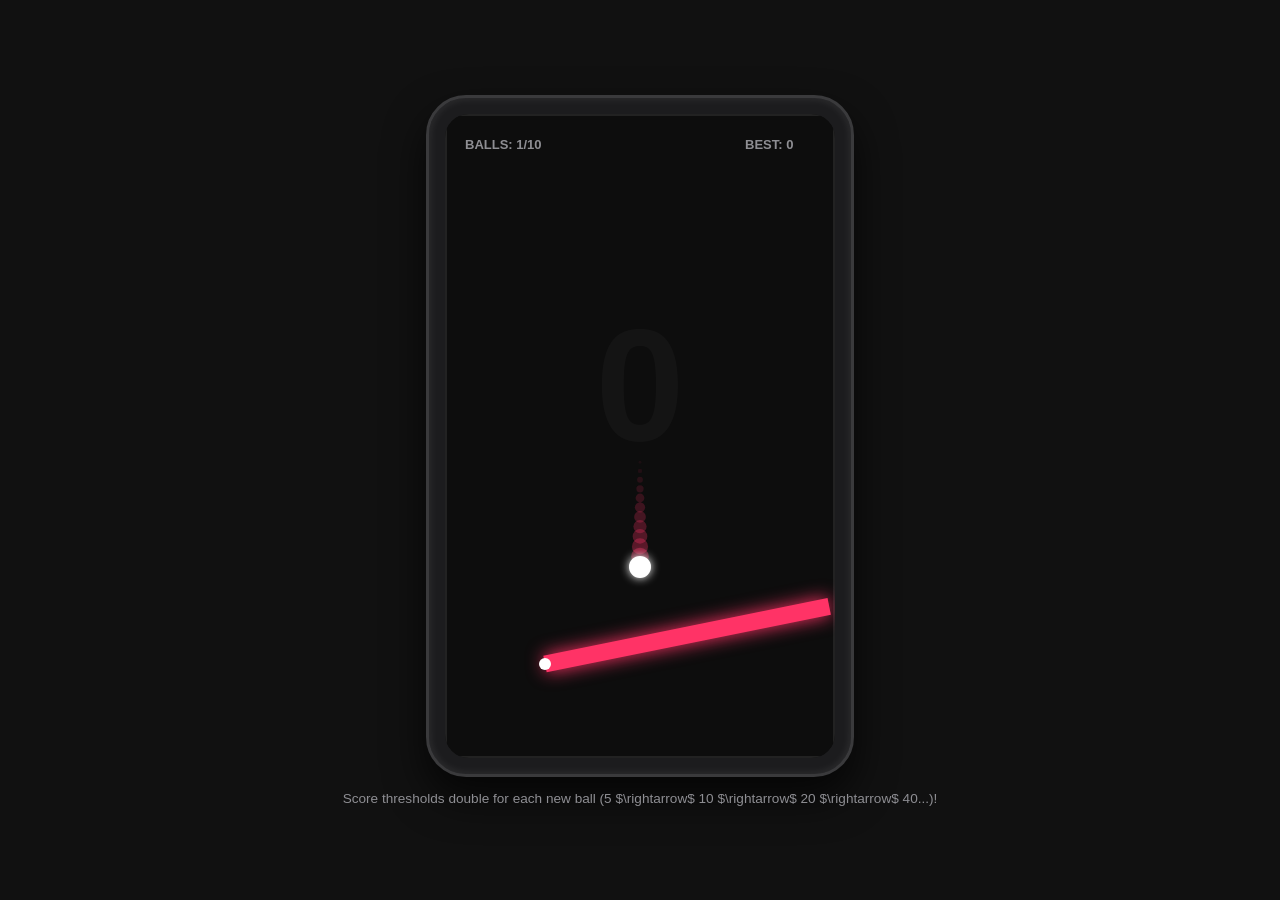
==== index.html @ 2ac623a7 "Rename gemini-code-1786189612566.html to index.html" ====
<!DOCTYPE html>
<html lang="en">

<head>
    <meta charset="UTF-8">
    <meta name="viewport" content="width=device-width, initial-scale=1.0">
    <title>Single-Button Pinball - Exponential Score Thresholds</title>
    <style>
        body {
            margin: 0;
            background-color: #111;
            color: #ffffff;
            font-family: -apple-system, BlinkMacSystemFont, 'Segoe UI', Roboto, sans-serif;
            display: flex;
            flex-direction: column;
            align-items: center;
            justify-content: center;
            height: 100vh;
            overflow: hidden;
            touch-action: manipulation;
        }

        .phone-frame {
            background-color: #1c1c1e;
            padding: 16px;
            border-radius: 40px;
            box-shadow: 0 20px 40px rgba(0, 0, 0, 0.7), inset 0 0 10px rgba(255, 255, 255, 0.1);
            border: 3px solid #3a3a3c;
        }

        canvas {
            border-radius: 24px;
            background-color: #0d0d0d;
            display: block;
            cursor: pointer;
        }

        .instructions {
            margin-top: 14px;
            font-size: 0.85rem;
            color: #8e8e93;
            text-align: center;
        }
    </style>
</head>

<body>

    <div class="phone-frame">
        <!-- iPhone Pro Aspect Ratio Canvas: 390 x 644 -->
        <canvas id="gameCanvas" width="390" height="644"></canvas>
    </div>
    <div class="instructions">Score thresholds double for each new ball (5 $\rightarrow$ 10 $\rightarrow$ 20 $\rightarrow$ 40...)!</div>

    <script>
        const canvas = document.getElementById('gameCanvas');
        const ctx = canvas.getContext('2d');

        // Game state
        let score = 0;
        let highScore = 0;
        let isGameOver = false;
        let nextBallThreshold = 5; // Starts at 5 for the 2nd ball
        const MAX_BALLS = 10;

        // Control mechanics state
        let spinDirection = 1;
        let isHolding = false;
        let targetAngleOffset = 0;
        let currentAngleOffset = 0;

        // Balls array & Incoming Spawns Queue
        let balls = [];
        let pendingSpawns = [];

        // Obstacle properties pivoted at one end
        let obstacle = {
            pivotX: 100,
            pivotY: 550,
            width: 290,
            height: 17,
            baseAngle: -0.2
        };

        function queueNewBall() {
            if (balls.length + pendingSpawns.length < MAX_BALLS) {
                pendingSpawns.push({
                    x: 195 + (Math.random() * 100 - 50),
                    y: 120,
                    timer: 60
                });
            }
        }

        function resetGame() {
            score = 0;
            nextBallThreshold = 5; // Reset to 5 for the first threshold
            isGameOver = false;
            balls = [];
            pendingSpawns = [];
            balls.push({
                x: 195,
                y: 120,
                vx: 0,
                vy: 1.2,
                radius: 11,
                gravity: 0.16,
                bounce: -0.82,
                history: [],
                invincibleTimer: 0,
                hitCooldownTimer: 0
            });
        }

        function triggerAction() {
            if (isGameOver) {
                resetGame();
            } else {
                spinDirection *= -1;
                targetAngleOffset += (Math.PI * 2) * spinDirection;
            }
        }

        // Input Listeners
        window.addEventListener('keydown', (e) => {
            if (e.code === 'Space') {
                e.preventDefault();
                if (!isHolding) {
                    isHolding = true;
                    triggerAction();
                }
            }
        });

        window.addEventListener('keyup', (e) => {
            if (e.code === 'Space') {
                isHolding = false;
            }
        });

        canvas.addEventListener('pointerdown', (e) => {
            e.preventDefault();
            if (!isHolding) {
                isHolding = true;
                triggerAction();
            }
        });

        canvas.addEventListener('pointerup', (e) => {
            e.preventDefault();
            isHolding = false;
        });

        function checkObstacleCollision(ball) {
            let currentTotalAngle = obstacle.baseAngle + currentAngleOffset;

            let cos = Math.cos(-currentTotalAngle);
            let sin = Math.sin(-currentTotalAngle);
            let bx = ball.x - obstacle.pivotX;
            let by = ball.y - obstacle.pivotY;
            let rx = cos * bx - sin * by;
            let ry = sin * bx + cos * by;

            if (rx > -ball.radius &&
                rx < obstacle.width + ball.radius &&
                ry > -obstacle.height / 2 - ball.radius &&
                ry < obstacle.height / 2 + ball.radius) {

                let snapVelocity = Math.abs(targetAngleOffset - currentAngleOffset);
                let snapSpeed = (targetAngleOffset - currentAngleOffset) * 0.4;

                ball.vy = -8.5 + (snapSpeed * -7);
                ball.vx += (rx / obstacle.width) * 4.5;

                if (snapVelocity > 0.01 && ball.hitCooldownTimer <= 0) {
                    score += 1;

                    ball.invincibleTimer = 180;
                    ball.hitCooldownTimer = 35;

                    if (score >= nextBallThreshold) {
                        queueNewBall();
                        // Double the threshold for the next ball (5 -> 10 -> 20 -> 40 -> etc.)
                        nextBallThreshold *= 2;
                    }
                }

                if (ry > 0) {
                    ball.y = obstacle.pivotY - 40;
                }

                let clampedRx = Math.max(0, Math.min(obstacle.width, rx));
                let outX = obstacle.pivotX + Math.cos(currentTotalAngle) * clampedRx - Math.sin(currentTotalAngle) * (Math.sign(ry || 1) * (obstacle.height / 2 + ball.radius));
                let outY = obstacle.pivotY + Math.sin(currentTotalAngle) * clampedRx + Math.cos(currentTotalAngle) * (Math.sign(ry || 1) * (obstacle.height / 2 + ball.radius));
                ball.x = outX;
                ball.y = outY;
            }
        }

        function update() {
            if (!isGameOver) {
                currentAngleOffset += (targetAngleOffset - currentAngleOffset) * 0.18;

                for (let i = pendingSpawns.length - 1; i >= 0; i--) {
                    pendingSpawns[i].timer--;
                    if (pendingSpawns[i].timer <= 0) {
                        balls.push({
                            x: pendingSpawns[i].x,
                            y: pendingSpawns[i].y,
                            vx: (Math.random() - 0.5) * 4,
                            vy: 1.2,
                            radius: 11,
                            gravity: 0.16,
                            bounce: -0.82,
                            history: [],
                            invincibleTimer: 0,
                            hitCooldownTimer: 0
                        });
                        pendingSpawns.splice(i, 1);
                    }
                }

                for (let i = balls.length - 1; i >= 0; i--) {
                    let ball = balls[i];

                    if (ball.invincibleTimer > 0) {
                        ball.invincibleTimer--;
                    }
                    if (ball.hitCooldownTimer > 0) {
                        ball.hitCooldownTimer--;
                    }

                    ball.history.unshift({ x: ball.x, y: ball.y });
                    if (ball.history.length > 12) {
                        ball.history.pop();
                    }

                    ball.vy += ball.gravity;
                    ball.x += ball.vx;
                    ball.y += ball.vy;

                    if (ball.x - ball.radius < 0) {
                        ball.x = ball.radius;
                        ball.vx *= ball.bounce;
                    } else if (ball.x + ball.radius > canvas.width) {
                        ball.x = canvas.width - ball.radius;
                        ball.vx *= ball.bounce;
                    }

                    if (ball.y - ball.radius < 0) {
                        ball.y = ball.radius;
                        ball.vy *= ball.bounce;
                    }

                    checkObstacleCollision(ball);

                    if (ball.y - ball.radius > canvas.height + 200) {
                        isGameOver = true;
                        if (score > highScore) highScore = score;
                        break;
                    }
                }
            }
        }

        function draw() {
            ctx.fillStyle = '#0d0d0d';
            ctx.fillRect(0, 0, canvas.width, canvas.height);

            // --- MASSIVE BACKGROUND SCORE ---
            ctx.save();
            ctx.font = 'bold 160px -apple-system, sans-serif';
            ctx.fillStyle = 'rgba(255, 255, 255, 0.03)';
            ctx.textAlign = 'center';
            ctx.textBaseline = 'middle';
            ctx.fillText(score, canvas.width / 2, canvas.height / 2 - 40);
            ctx.restore();

            ctx.strokeStyle = '#222';
            ctx.lineWidth = 4;
            ctx.strokeRect(0, 0, canvas.width, canvas.height);

            for (let spawn of pendingSpawns) {
                let progress = 1 - (spawn.timer / 60);
                let radius = progress * 30;
                let alpha = spawn.timer / 60;

                ctx.save();
                ctx.beginPath();
                ctx.arc(spawn.x, spawn.y, radius, 0, Math.PI * 2);
                ctx.strokeStyle = `rgba(0, 229, 255, ${alpha})`;
                ctx.lineWidth = 3;
                ctx.stroke();
                ctx.closePath();

                ctx.beginPath();
                ctx.arc(spawn.x, spawn.y, 6, 0, Math.PI * 2);
                ctx.fillStyle = `rgba(255, 255, 255, ${0.4 + alpha * 0.6})`;
                ctx.fill();
                ctx.closePath();
                ctx.restore();
            }

            let currentTotalAngle = obstacle.baseAngle + currentAngleOffset;
            ctx.save();
            ctx.translate(obstacle.pivotX, obstacle.pivotY);
            ctx.rotate(currentTotalAngle);
            ctx.fillStyle = spinDirection === 1 ? '#ff3366' : '#00e5ff';
            ctx.shadowColor = spinDirection === 1 ? '#ff3366' : '#00e5ff';
            ctx.shadowBlur = 18;
            ctx.fillRect(0, -obstacle.height / 2, obstacle.width, obstacle.height);
            ctx.restore();

            ctx.beginPath();
            ctx.arc(obstacle.pivotX, obstacle.pivotY, 6, 0, Math.PI * 2);
            ctx.fillStyle = '#ffffff';
            ctx.fill();
            ctx.closePath();

            for (let ball of balls) {
                for (let j = 0; j < ball.history.length; j++) {
                    let pos = ball.history[j];
                    let ratio = 1 - (j / ball.history.length);
                    ctx.beginPath();
                    ctx.arc(pos.x, pos.y, ball.radius * ratio * 0.8, 0, Math.PI * 2);
                    let tailColor = ball.invincibleTimer > 0 ? `rgba(255, 204, 0, ${ratio * 0.4})` : (spinDirection === 1 ? `rgba(255, 51, 102, ${ratio * 0.35})` : `rgba(0, 229, 255, ${ratio * 0.35})`);
                    ctx.fillStyle = tailColor;
                    ctx.fill();
                    ctx.closePath();
                }

                ctx.beginPath();
                ctx.arc(ball.x, ball.y, ball.radius, 0, Math.PI * 2);
                
                if (ball.invincibleTimer > 0) {
                    ctx.fillStyle = '#ffcc00';
                    ctx.shadowColor = '#ffcc00';
                    ctx.shadowBlur = 18;
                } else {
                    ctx.fillStyle = '#ffffff';
                    ctx.shadowColor = '#ffffff';
                    ctx.shadowBlur = 10;
                }
                
                ctx.fill();
                ctx.closePath();
                ctx.shadowBlur = 0;
            }

            ctx.fillStyle = '#8e8e93';
            ctx.font = 'bold 13px -apple-system, sans-serif';
            ctx.fillText(`BALLS: ${balls.length + pendingSpawns.length}/${MAX_BALLS}`, 20, 35);
            ctx.fillText(`BEST: ${highScore}`, canvas.width - 90, 35);

            if (isGameOver) {
                ctx.fillStyle = 'rgba(0, 0, 0, 0.88)';
                ctx.fillRect(0, 0, canvas.width, canvas.height);

                ctx.fillStyle = '#ffcc00';
                ctx.font = 'bold 26px -apple-system, sans-serif';
                ctx.textAlign = 'center';
                ctx.fillText('BALL DRAINED!', canvas.width / 2, canvas.height / 2 - 30);

                ctx.fillStyle = '#8e8e93';
                ctx.font = '15px -apple-system, sans-serif';
                ctx.fillText('Tap or Press Space to Restart', canvas.width / 2, canvas.height / 2 + 15);
                ctx.textAlign = 'left';
            }
        }

        function loop() {
            update();
            draw();
            requestAnimationFrame(loop);
        }

        resetGame();
        loop();
    </script>

</body>

</html>
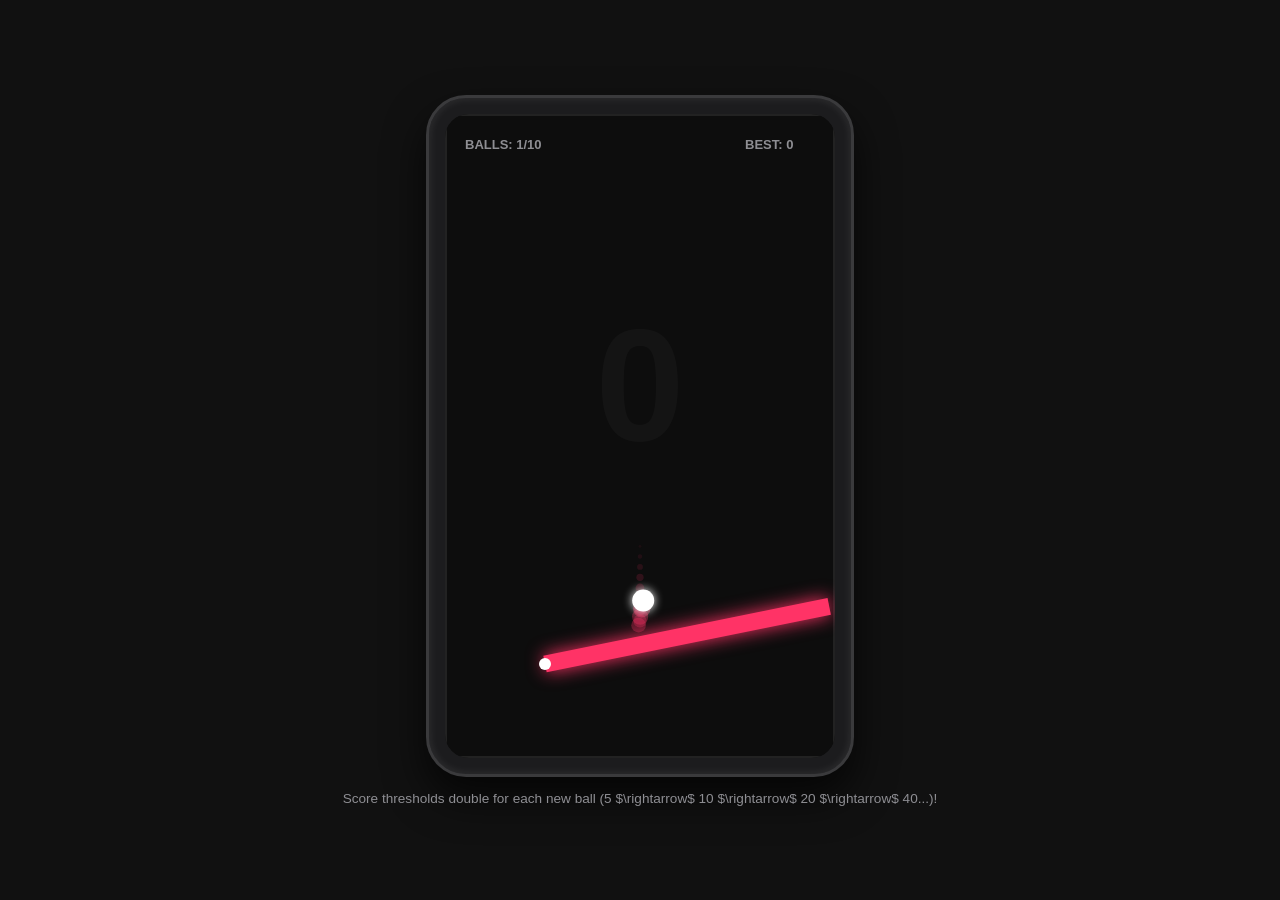
==== commit 9b31a672: "Update index.html" ====
--- a/index.html
+++ b/index.html
@@ -18,6 +18,15 @@
             height: 100vh;
             overflow: hidden;
             touch-action: manipulation;
+
+        padding: 0;
+    	overflow: hidden; /* Prevents scrollbars */
+    	height: 100%;
+    	width: 100%;
+    	position: fixed; /* Anchors the page */
+    	touch-action: none; /* Disables browser-handled zooming and scrolling */
+    	user-select: none; /* Prevents accidental text selection */
+
         }
 
         .phone-frame {
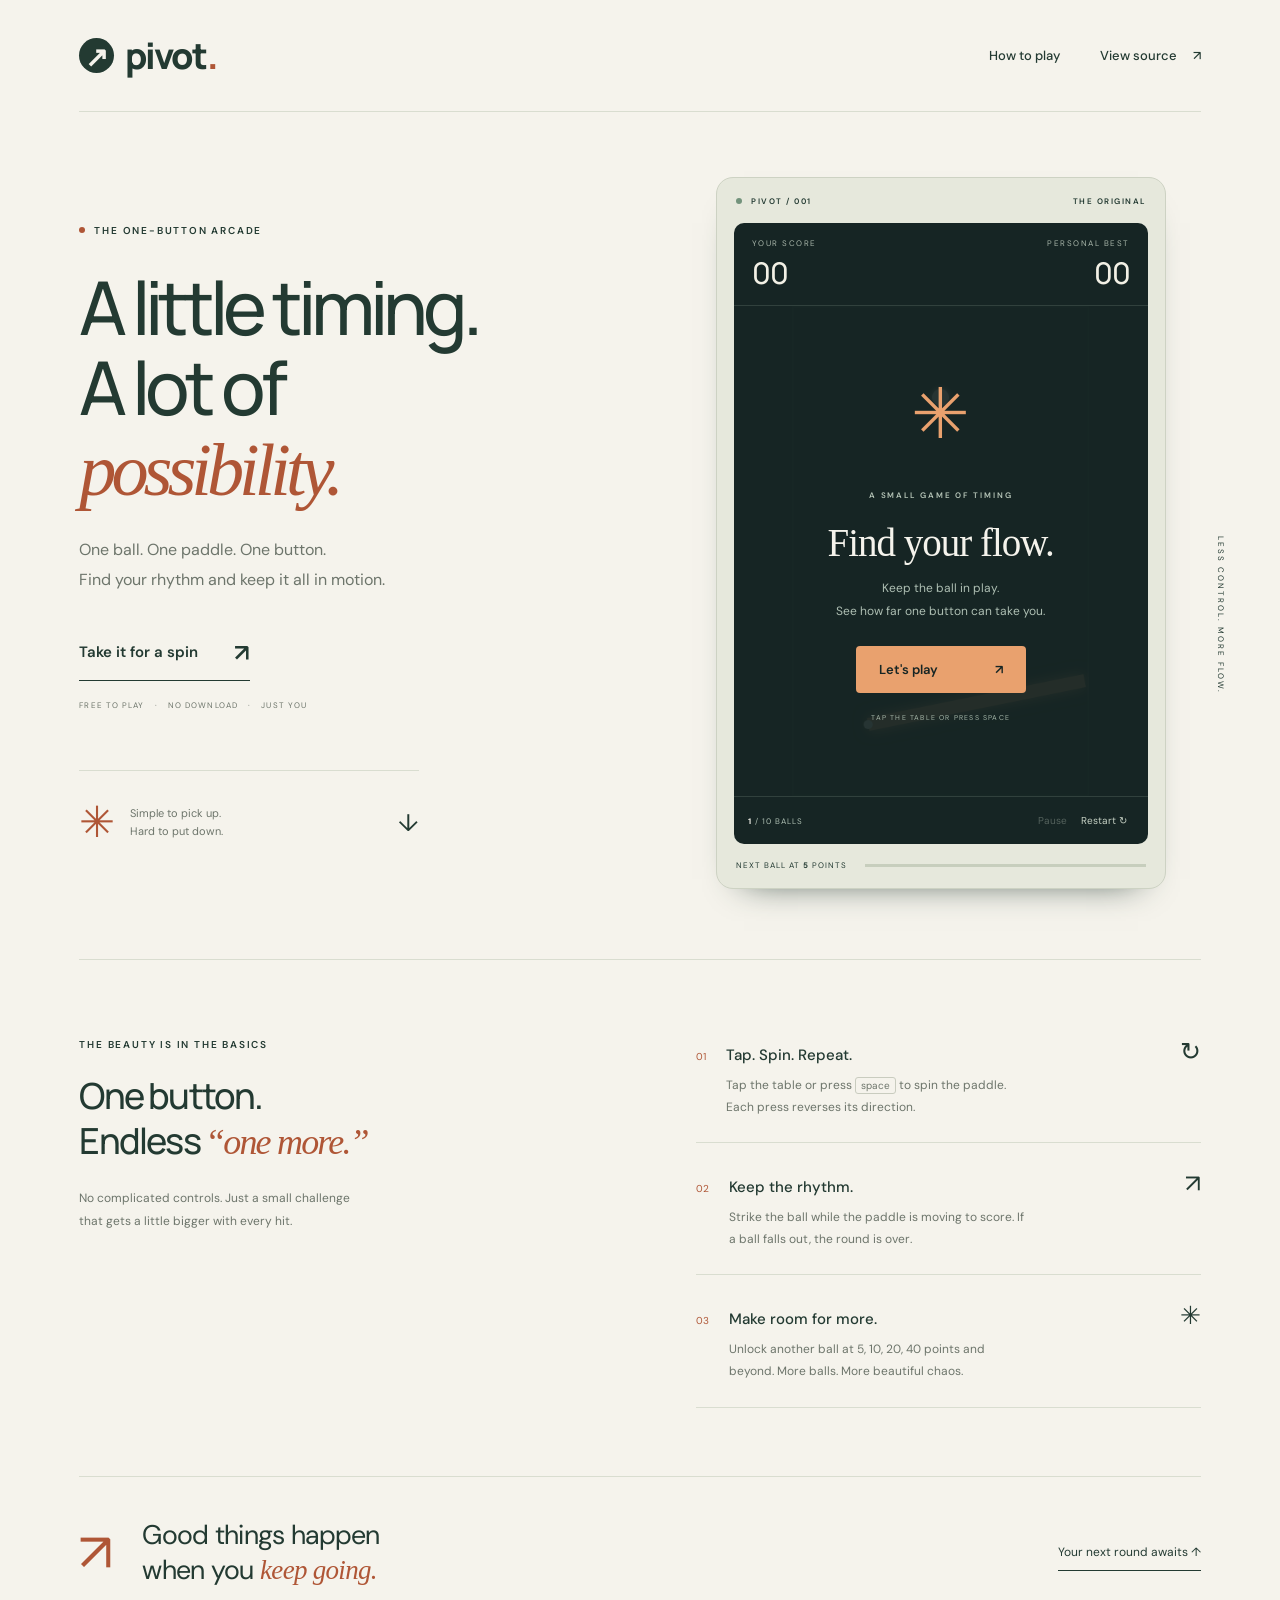
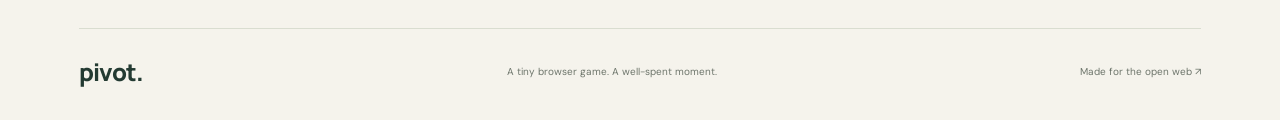
==== commit ac0aa2d4: "Redesign pinball as Pivot with a polished responsive website Add an ivory, forest green, and copper " ====
--- a/index.html
+++ b/index.html
@@ -1,392 +1,26 @@
 <!DOCTYPE html>
 <html lang="en">
-
 <head>
-    <meta charset="UTF-8">
-    <meta name="viewport" content="width=device-width, initial-scale=1.0">
-    <title>Single-Button Pinball - Exponential Score Thresholds</title>
-    <style>
-        body {
-            margin: 0;
-            background-color: #111;
-            color: #ffffff;
-            font-family: -apple-system, BlinkMacSystemFont, 'Segoe UI', Roboto, sans-serif;
-            display: flex;
-            flex-direction: column;
-            align-items: center;
-            justify-content: center;
-            height: 100vh;
-            overflow: hidden;
-            touch-action: manipulation;
-
-        padding: 0;
-    	overflow: hidden; /* Prevents scrollbars */
-    	height: 100%;
-    	width: 100%;
-    	position: fixed; /* Anchors the page */
-    	touch-action: none; /* Disables browser-handled zooming and scrolling */
-    	user-select: none; /* Prevents accidental text selection */
-
-        }
-
-        .phone-frame {
-            background-color: #1c1c1e;
-            padding: 16px;
-            border-radius: 40px;
-            box-shadow: 0 20px 40px rgba(0, 0, 0, 0.7), inset 0 0 10px rgba(255, 255, 255, 0.1);
-            border: 3px solid #3a3a3c;
-        }
-
-        canvas {
-            border-radius: 24px;
-            background-color: #0d0d0d;
-            display: block;
-            cursor: pointer;
-        }
-
-        .instructions {
-            margin-top: 14px;
-            font-size: 0.85rem;
-            color: #8e8e93;
-            text-align: center;
-        }
-    </style>
+<meta charset="UTF-8"><meta name="viewport" content="width=device-width,initial-scale=1">
+<meta name="theme-color" content="#f5f3ec">
+<meta name="description" content="Meet Pivot. A one-button pinball game about rhythm, timing, and keeping it all in motion. Free to play in your browser.">
+<title>Pivot — A little timing. A lot of possibility.</title>
+<link rel="icon" href="favicon.svg" type="image/svg+xml"><link rel="stylesheet" href="style.css">
 </head>
-
 <body>
-
-    <div class="phone-frame">
-        <!-- iPhone Pro Aspect Ratio Canvas: 390 x 644 -->
-        <canvas id="gameCanvas" width="390" height="644"></canvas>
-    </div>
-    <div class="instructions">Score thresholds double for each new ball (5 $\rightarrow$ 10 $\rightarrow$ 20 $\rightarrow$ 40...)!</div>
-
-    <script>
-        const canvas = document.getElementById('gameCanvas');
-        const ctx = canvas.getContext('2d');
-
-        // Game state
-        let score = 0;
-        let highScore = 0;
-        let isGameOver = false;
-        let nextBallThreshold = 5; // Starts at 5 for the 2nd ball
-        const MAX_BALLS = 10;
-
-        // Control mechanics state
-        let spinDirection = 1;
-        let isHolding = false;
-        let targetAngleOffset = 0;
-        let currentAngleOffset = 0;
-
-        // Balls array & Incoming Spawns Queue
-        let balls = [];
-        let pendingSpawns = [];
-
-        // Obstacle properties pivoted at one end
-        let obstacle = {
-            pivotX: 100,
-            pivotY: 550,
-            width: 290,
-            height: 17,
-            baseAngle: -0.2
-        };
-
-        function queueNewBall() {
-            if (balls.length + pendingSpawns.length < MAX_BALLS) {
-                pendingSpawns.push({
-                    x: 195 + (Math.random() * 100 - 50),
-                    y: 120,
-                    timer: 60
-                });
-            }
-        }
-
-        function resetGame() {
-            score = 0;
-            nextBallThreshold = 5; // Reset to 5 for the first threshold
-            isGameOver = false;
-            balls = [];
-            pendingSpawns = [];
-            balls.push({
-                x: 195,
-                y: 120,
-                vx: 0,
-                vy: 1.2,
-                radius: 11,
-                gravity: 0.16,
-                bounce: -0.82,
-                history: [],
-                invincibleTimer: 0,
-                hitCooldownTimer: 0
-            });
-        }
-
-        function triggerAction() {
-            if (isGameOver) {
-                resetGame();
-            } else {
-                spinDirection *= -1;
-                targetAngleOffset += (Math.PI * 2) * spinDirection;
-            }
-        }
-
-        // Input Listeners
-        window.addEventListener('keydown', (e) => {
-            if (e.code === 'Space') {
-                e.preventDefault();
-                if (!isHolding) {
-                    isHolding = true;
-                    triggerAction();
-                }
-            }
-        });
-
-        window.addEventListener('keyup', (e) => {
-            if (e.code === 'Space') {
-                isHolding = false;
-            }
-        });
-
-        canvas.addEventListener('pointerdown', (e) => {
-            e.preventDefault();
-            if (!isHolding) {
-                isHolding = true;
-                triggerAction();
-            }
-        });
-
-        canvas.addEventListener('pointerup', (e) => {
-            e.preventDefault();
-            isHolding = false;
-        });
-
-        function checkObstacleCollision(ball) {
-            let currentTotalAngle = obstacle.baseAngle + currentAngleOffset;
-
-            let cos = Math.cos(-currentTotalAngle);
-            let sin = Math.sin(-currentTotalAngle);
-            let bx = ball.x - obstacle.pivotX;
-            let by = ball.y - obstacle.pivotY;
-            let rx = cos * bx - sin * by;
-            let ry = sin * bx + cos * by;
-
-            if (rx > -ball.radius &&
-                rx < obstacle.width + ball.radius &&
-                ry > -obstacle.height / 2 - ball.radius &&
-                ry < obstacle.height / 2 + ball.radius) {
-
-                let snapVelocity = Math.abs(targetAngleOffset - currentAngleOffset);
-                let snapSpeed = (targetAngleOffset - currentAngleOffset) * 0.4;
-
-                ball.vy = -8.5 + (snapSpeed * -7);
-                ball.vx += (rx / obstacle.width) * 4.5;
-
-                if (snapVelocity > 0.01 && ball.hitCooldownTimer <= 0) {
-                    score += 1;
-
-                    ball.invincibleTimer = 180;
-                    ball.hitCooldownTimer = 35;
-
-                    if (score >= nextBallThreshold) {
-                        queueNewBall();
-                        // Double the threshold for the next ball (5 -> 10 -> 20 -> 40 -> etc.)
-                        nextBallThreshold *= 2;
-                    }
-                }
-
-                if (ry > 0) {
-                    ball.y = obstacle.pivotY - 40;
-                }
-
-                let clampedRx = Math.max(0, Math.min(obstacle.width, rx));
-                let outX = obstacle.pivotX + Math.cos(currentTotalAngle) * clampedRx - Math.sin(currentTotalAngle) * (Math.sign(ry || 1) * (obstacle.height / 2 + ball.radius));
-                let outY = obstacle.pivotY + Math.sin(currentTotalAngle) * clampedRx + Math.cos(currentTotalAngle) * (Math.sign(ry || 1) * (obstacle.height / 2 + ball.radius));
-                ball.x = outX;
-                ball.y = outY;
-            }
-        }
-
-        function update() {
-            if (!isGameOver) {
-                currentAngleOffset += (targetAngleOffset - currentAngleOffset) * 0.18;
-
-                for (let i = pendingSpawns.length - 1; i >= 0; i--) {
-                    pendingSpawns[i].timer--;
-                    if (pendingSpawns[i].timer <= 0) {
-                        balls.push({
-                            x: pendingSpawns[i].x,
-                            y: pendingSpawns[i].y,
-                            vx: (Math.random() - 0.5) * 4,
-                            vy: 1.2,
-                            radius: 11,
-                            gravity: 0.16,
-                            bounce: -0.82,
-                            history: [],
-                            invincibleTimer: 0,
-                            hitCooldownTimer: 0
-                        });
-                        pendingSpawns.splice(i, 1);
-                    }
-                }
-
-                for (let i = balls.length - 1; i >= 0; i--) {
-                    let ball = balls[i];
-
-                    if (ball.invincibleTimer > 0) {
-                        ball.invincibleTimer--;
-                    }
-                    if (ball.hitCooldownTimer > 0) {
-                        ball.hitCooldownTimer--;
-                    }
-
-                    ball.history.unshift({ x: ball.x, y: ball.y });
-                    if (ball.history.length > 12) {
-                        ball.history.pop();
-                    }
-
-                    ball.vy += ball.gravity;
-                    ball.x += ball.vx;
-                    ball.y += ball.vy;
-
-                    if (ball.x - ball.radius < 0) {
-                        ball.x = ball.radius;
-                        ball.vx *= ball.bounce;
-                    } else if (ball.x + ball.radius > canvas.width) {
-                        ball.x = canvas.width - ball.radius;
-                        ball.vx *= ball.bounce;
-                    }
-
-                    if (ball.y - ball.radius < 0) {
-                        ball.y = ball.radius;
-                        ball.vy *= ball.bounce;
-                    }
-
-                    checkObstacleCollision(ball);
-
-                    if (ball.y - ball.radius > canvas.height + 200) {
-                        isGameOver = true;
-                        if (score > highScore) highScore = score;
-                        break;
-                    }
-                }
-            }
-        }
-
-        function draw() {
-            ctx.fillStyle = '#0d0d0d';
-            ctx.fillRect(0, 0, canvas.width, canvas.height);
-
-            // --- MASSIVE BACKGROUND SCORE ---
-            ctx.save();
-            ctx.font = 'bold 160px -apple-system, sans-serif';
-            ctx.fillStyle = 'rgba(255, 255, 255, 0.03)';
-            ctx.textAlign = 'center';
-            ctx.textBaseline = 'middle';
-            ctx.fillText(score, canvas.width / 2, canvas.height / 2 - 40);
-            ctx.restore();
-
-            ctx.strokeStyle = '#222';
-            ctx.lineWidth = 4;
-            ctx.strokeRect(0, 0, canvas.width, canvas.height);
-
-            for (let spawn of pendingSpawns) {
-                let progress = 1 - (spawn.timer / 60);
-                let radius = progress * 30;
-                let alpha = spawn.timer / 60;
-
-                ctx.save();
-                ctx.beginPath();
-                ctx.arc(spawn.x, spawn.y, radius, 0, Math.PI * 2);
-                ctx.strokeStyle = `rgba(0, 229, 255, ${alpha})`;
-                ctx.lineWidth = 3;
-                ctx.stroke();
-                ctx.closePath();
-
-                ctx.beginPath();
-                ctx.arc(spawn.x, spawn.y, 6, 0, Math.PI * 2);
-                ctx.fillStyle = `rgba(255, 255, 255, ${0.4 + alpha * 0.6})`;
-                ctx.fill();
-                ctx.closePath();
-                ctx.restore();
-            }
-
-            let currentTotalAngle = obstacle.baseAngle + currentAngleOffset;
-            ctx.save();
-            ctx.translate(obstacle.pivotX, obstacle.pivotY);
-            ctx.rotate(currentTotalAngle);
-            ctx.fillStyle = spinDirection === 1 ? '#ff3366' : '#00e5ff';
-            ctx.shadowColor = spinDirection === 1 ? '#ff3366' : '#00e5ff';
-            ctx.shadowBlur = 18;
-            ctx.fillRect(0, -obstacle.height / 2, obstacle.width, obstacle.height);
-            ctx.restore();
-
-            ctx.beginPath();
-            ctx.arc(obstacle.pivotX, obstacle.pivotY, 6, 0, Math.PI * 2);
-            ctx.fillStyle = '#ffffff';
-            ctx.fill();
-            ctx.closePath();
-
-            for (let ball of balls) {
-                for (let j = 0; j < ball.history.length; j++) {
-                    let pos = ball.history[j];
-                    let ratio = 1 - (j / ball.history.length);
-                    ctx.beginPath();
-                    ctx.arc(pos.x, pos.y, ball.radius * ratio * 0.8, 0, Math.PI * 2);
-                    let tailColor = ball.invincibleTimer > 0 ? `rgba(255, 204, 0, ${ratio * 0.4})` : (spinDirection === 1 ? `rgba(255, 51, 102, ${ratio * 0.35})` : `rgba(0, 229, 255, ${ratio * 0.35})`);
-                    ctx.fillStyle = tailColor;
-                    ctx.fill();
-                    ctx.closePath();
-                }
-
-                ctx.beginPath();
-                ctx.arc(ball.x, ball.y, ball.radius, 0, Math.PI * 2);
-                
-                if (ball.invincibleTimer > 0) {
-                    ctx.fillStyle = '#ffcc00';
-                    ctx.shadowColor = '#ffcc00';
-                    ctx.shadowBlur = 18;
-                } else {
-                    ctx.fillStyle = '#ffffff';
-                    ctx.shadowColor = '#ffffff';
-                    ctx.shadowBlur = 10;
-                }
-                
-                ctx.fill();
-                ctx.closePath();
-                ctx.shadowBlur = 0;
-            }
-
-            ctx.fillStyle = '#8e8e93';
-            ctx.font = 'bold 13px -apple-system, sans-serif';
-            ctx.fillText(`BALLS: ${balls.length + pendingSpawns.length}/${MAX_BALLS}`, 20, 35);
-            ctx.fillText(`BEST: ${highScore}`, canvas.width - 90, 35);
-
-            if (isGameOver) {
-                ctx.fillStyle = 'rgba(0, 0, 0, 0.88)';
-                ctx.fillRect(0, 0, canvas.width, canvas.height);
-
-                ctx.fillStyle = '#ffcc00';
-                ctx.font = 'bold 26px -apple-system, sans-serif';
-                ctx.textAlign = 'center';
-                ctx.fillText('BALL DRAINED!', canvas.width / 2, canvas.height / 2 - 30);
-
-                ctx.fillStyle = '#8e8e93';
-                ctx.font = '15px -apple-system, sans-serif';
-                ctx.fillText('Tap or Press Space to Restart', canvas.width / 2, canvas.height / 2 + 15);
-                ctx.textAlign = 'left';
-            }
-        }
-
-        function loop() {
-            update();
-            draw();
-            requestAnimationFrame(loop);
-        }
-
-        resetGame();
-        loop();
-    </script>
-
-</body>
-
-</html>
+<a class="skip" href="#play">Skip to game</a>
+<div class="page">
+<header class="header"><a class="brand" href="#" aria-label="Pivot home"><span class="brand-icon" aria-hidden="true">↗</span> pivot<span class="brand-dot">.</span></a><nav aria-label="Main navigation"><a href="#how-to">How to play</a><a class="source" href="https://github.com/ai-user-cloub/html-game" target="_blank" rel="noopener">View source <span aria-hidden="true">↗</span></a></nav></header>
+<main>
+<section class="hero" aria-labelledby="title">
+<div class="intro"><p class="eyebrow"><span></span> THE ONE-BUTTON ARCADE</p><h1 id="title">A little timing.<br>A lot of<br><em>possibility.</em></h1><p class="lede">One ball. One paddle. One button.<br>Find your rhythm and keep it all in motion.</p><a class="cta" href="#play">Take it for a spin <span aria-hidden="true">↗</span></a><p class="micro">FREE TO PLAY <span>·</span> NO DOWNLOAD <span>·</span> JUST YOU</p><div class="intro-bottom"><span class="orbit" aria-hidden="true">✳</span><p>Simple to pick up.<br>Hard to put down.</p><a href="#how-to" aria-label="Scroll to how to play">↓</a></div></div>
+<div class="arcade" id="play"><div class="cabinet-top"><span><i></i> PIVOT / 001</span><span>THE ORIGINAL</span></div><div class="scoreboard" aria-label="Game statistics"><div><span>YOUR SCORE</span><strong id="score">00</strong></div><div><span>PERSONAL BEST</span><strong id="best">00</strong></div></div>
+<div class="table"><canvas id="gameCanvas" width="390" height="644" tabindex="0" aria-label="Pinball playing field. Press Space or tap to spin the paddle. Use the buttons to start, pause, or restart."></canvas><div class="overlay" id="overlay"><span class="overlay-star" aria-hidden="true">✳</span><p class="eyebrow">A SMALL GAME OF TIMING</p><h2 id="overlayTitle">Find your flow.</h2><p id="overlayText">Keep the ball in play.<br>See how far one button can take you.</p><button id="playButton" class="play-button">Let's play <span aria-hidden="true">↗</span></button><span class="overlay-hint">TAP THE TABLE OR PRESS SPACE</span></div></div>
+<div class="cabinet-bottom"><span><b id="balls">1</b> / 10 BALLS</span><div><button id="pauseButton" disabled>Pause</button><button id="restartButton" aria-label="Restart game">Restart ↻</button></div></div><div class="next"><span>NEXT BALL AT <b id="threshold">5</b> POINTS</span><span class="progress-track"><span id="progress"></span></span></div>
+</div>
+<div class="side-note" aria-hidden="true">LESS CONTROL. MORE FLOW.</div>
+</section>
+<section class="how" id="how-to" aria-labelledby="how-title"><div class="how-heading"><p class="eyebrow">THE BEAUTY IS IN THE BASICS</p><h2 id="how-title">One button.<br>Endless <em>“one more.”</em></h2><p>No complicated controls. Just a small challenge<br class="desktop"> that gets a little bigger with every hit.</p></div><ol class="steps"><li><span class="number">01</span><div><h3>Tap. Spin. Repeat.</h3><p>Tap the table or press <kbd>space</kbd> to spin the paddle. Each press reverses its direction.</p></div><span class="step-icon" aria-hidden="true">↻</span></li><li><span class="number">02</span><div><h3>Keep the rhythm.</h3><p>Strike the ball while the paddle is moving to score. If a ball falls out, the round is over.</p></div><span class="step-icon" aria-hidden="true">↗</span></li><li><span class="number">03</span><div><h3>Make room for more.</h3><p>Unlock another ball at 5, 10, 20, 40 points and beyond. More balls. More beautiful chaos.</p></div><span class="step-icon" aria-hidden="true">✳</span></li></ol></section>
+<div class="closing"><span aria-hidden="true">↗</span><p>Good things happen<br>when you <em>keep going.</em></p><a href="#play">Your next round awaits ↑</a></div>
+</main><footer><a class="brand small" href="#">pivot.</a><p>A tiny browser game. A well-spent moment.</p><a href="https://github.com/ai-user-cloub/html-game" target="_blank" rel="noopener">Made for the open web ↗</a></footer>
+</div><script src="game.js"></script></body></html>
--- a/style.css
+++ b/style.css
@@ -0,0 +1,4 @@
+@import url('https://fonts.googleapis.com/css2?family=DM+Sans:wght@400;500;600;700&family=Manrope:wght@400;500;600;700;800&display=swap');
+:root{--paper:#f5f3ec;--ink:#233a32;--muted:#6d756b;--line:#d9ddd0;--accent:#af5636}*{box-sizing:border-box}html{scroll-behavior:smooth;scroll-padding-top:24px}body{margin:0;background:var(--paper);color:var(--ink);font-family:'DM Sans',sans-serif}a{color:inherit;text-decoration:none}button{font:inherit;cursor:pointer}button:disabled{opacity:.35;cursor:default}a:focus-visible,button:focus-visible,canvas:focus-visible{outline:3px solid var(--accent);outline-offset:5px}.skip{position:absolute;top:-100px;background:var(--ink);color:white;padding:15px;z-index:10}.skip:focus{top:10px}.page{max-width:1480px;margin:auto;padding:0 6.2%}.header{height:112px;border-bottom:1px solid var(--line);display:flex;align-items:center;justify-content:space-between}.brand{font-family:'Manrope',sans-serif;font-weight:800;font-size:36px;letter-spacing:-2px;display:flex;align-items:center;gap:11px}.brand-icon{width:35px;height:35px;display:grid;place-items:center;background:var(--ink);color:var(--paper);border-radius:50%;font-size:28px;line-height:1;letter-spacing:0}.brand-dot{margin-left:-10px;color:var(--accent)}nav{display:flex;gap:40px;font-size:13px;font-weight:500}nav a:hover,footer a:hover{color:var(--accent)}.source span{margin-left:13px}.hero{position:relative;display:grid;grid-template-columns:1fr 450px;gap:7%;padding:65px 35px 70px 0;align-items:center}.eyebrow{font-family:'DM Sans',sans-serif;font-weight:600;font-size:10px;letter-spacing:1.8px;display:flex;gap:9px;align-items:center}.eyebrow>span{width:6px;height:6px;background:var(--accent);border-radius:50%}h1{font-family:'Manrope',sans-serif;font-size:clamp(54px,5.8vw,84px);font-weight:500;letter-spacing:-5px;line-height:1.08;margin:30px 0 25px}em{font-family:Georgia,serif;font-weight:400;color:var(--accent)}.lede{font-size:16px;line-height:1.85;color:var(--muted)}.cta{display:inline-flex;align-items:center;gap:36px;border-bottom:1px solid var(--ink);padding:16px 0 12px;font-size:15px;font-weight:600;margin-top:10px}.cta:hover{color:var(--accent);border-color:var(--accent)}.cta span{font-size:24px}.micro{font-size:8px;letter-spacing:1.1px;color:var(--muted);margin-top:19px}.micro span{margin:0 7px}.intro-bottom{display:flex;gap:15px;align-items:center;margin-top:60px;padding-top:22px;border-top:1px solid var(--line);max-width:340px}.orbit{font-size:43px;color:var(--accent)}.intro-bottom p{font-size:11px;line-height:1.7;color:var(--muted)}.intro-bottom a{margin-left:auto;font-size:24px}.arcade{background:#e6e8dc;border:1px solid #cdd2c3;border-radius:17px;padding:17px;box-shadow:0 18px 35px -28px #243b32;scroll-margin-top:25px}.cabinet-top{display:flex;align-items:center;justify-content:space-between;font-size:8px;letter-spacing:1.5px;padding:1px 2px 17px;font-weight:600}.cabinet-top i{display:inline-block;width:6px;height:6px;border-radius:50%;background:#73937c;margin-right:6px}.scoreboard{display:flex;justify-content:space-between;padding:15px 18px 12px;background:#162524;color:#f2f0e5;border-radius:10px 10px 0 0;border-bottom:1px solid #31413d}.scoreboard>div{display:flex;flex-direction:column;gap:4px}.scoreboard>div:last-child{text-align:right}.scoreboard span{font-size:8px;letter-spacing:1.5px;color:#a8b6aa}.scoreboard strong{font-family:'Manrope',sans-serif;font-size:30px;font-weight:500;letter-spacing:-1px}.table{position:relative;overflow:hidden;background:#162524}canvas{display:block;width:100%;height:auto;max-height:490px;object-fit:contain;touch-action:none;cursor:pointer}.overlay{position:absolute;inset:0;background:#162524ed;display:flex;align-items:center;justify-content:center;flex-direction:column;text-align:center;color:#f5f3ec;padding:20px}.overlay[hidden]{display:none}.overlay-star{font-size:70px;line-height:1;color:#e9a16e;margin-bottom:32px}.overlay .eyebrow{color:#b7c6b9;font-size:8px;letter-spacing:1.9px}.overlay h2{font-family:Georgia,serif;font-weight:400;font-size:39px;letter-spacing:-1px;margin:12px 0}.overlay p:not(.eyebrow){font-size:12px;color:#aebfb3;line-height:1.85;margin:0 0 24px}.play-button{border:0;background:#e9a16e;border-radius:4px;color:#162524;font-weight:600;font-size:13px;padding:15px 23px;min-width:170px;display:flex;justify-content:space-between;gap:35px}.play-button:hover{background:#f6ba8f}.overlay-hint{font-size:7px;letter-spacing:1.2px;color:#a6b7a9;margin-top:20px}.cabinet-bottom{display:flex;align-items:center;justify-content:space-between;padding:12px 14px;background:#162524;border-radius:0 0 10px 10px;color:#aebfb3;font-size:8px;letter-spacing:1px;border-top:1px solid #31413d}.cabinet-bottom b{color:#f5f3ec}.cabinet-bottom button{color:#c7d2c5;background:none;border:0;padding:5px 7px;font-size:10px;letter-spacing:0}.cabinet-bottom button:hover:enabled{color:#e9a16e}.next{display:flex;gap:18px;align-items:center;margin:16px 2px 1px;font-size:8px;letter-spacing:1px}.progress-track{height:3px;background:#c7cebd;flex:1}.progress-track>span{display:block;height:3px;background:#af5636;width:0}.side-note{position:absolute;right:-25px;top:50%;font-size:8px;letter-spacing:2px;writing-mode:vertical-rl}.how{border-top:1px solid var(--line);padding:68px 0;display:grid;grid-template-columns:1fr 1fr;gap:10%}.how-heading h2{font-family:'Manrope',sans-serif;font-weight:500;font-size:36px;line-height:1.25;letter-spacing:-1.8px;margin:22px 0}.how-heading>p:last-child{font-size:12px;line-height:1.9;color:var(--muted)}.steps{list-style:none;padding:0;margin:0}.steps li{display:flex;gap:20px;padding:24px 0;border-bottom:1px solid var(--line);align-items:baseline}.steps li:first-child{padding-top:7px}.number{font-size:10px;color:var(--accent)}h3{font-size:15px;font-weight:500;margin:0 0 10px}.steps p{font-size:12px;line-height:1.8;color:var(--muted);margin:0;max-width:295px}.step-icon{margin-left:auto;font-size:25px;font-weight:400}.steps kbd{font:10px 'DM Sans',sans-serif;border:1px solid #c9ccbf;padding:1px 5px;border-radius:3px}.closing{border-top:1px solid var(--line);display:flex;align-items:center;gap:30px;padding:40px 0}.closing>span{font-size:54px;color:var(--accent)}.closing p{font-size:27px;line-height:1.3;letter-spacing:-.7px;margin:0}.closing>a{margin-left:auto;font-size:12px;border-bottom:1px solid var(--ink);padding:10px 0}footer{display:flex;align-items:center;justify-content:space-between;border-top:1px solid var(--line);padding:26px 0 32px;font-size:10px;color:var(--muted)}.brand.small{font-size:24px;letter-spacing:-1px;color:var(--ink)}footer p{margin:0}
+@media(min-width:1400px){.hero{grid-template-columns:1fr 470px}canvas{max-height:510px}}@media(max-width:1050px){.page{padding:0 5%}.hero{grid-template-columns:1fr 390px;gap:5%;padding-right:0}h1{font-size:62px;letter-spacing:-3px}.side-note{display:none}canvas{max-height:460px}.intro-bottom{margin-top:35px}.how{gap:6%}.how-heading h2{font-size:31px}}
+@media(max-width:760px){.header{height:83px}.brand{font-size:30px}.brand-icon{width:29px;height:29px;font-size:23px}nav{gap:18px;font-size:11px}.hero{grid-template-columns:1fr;padding:40px 0;gap:35px}.intro{max-width:500px}.eyebrow{font-size:9px}h1{font-size:64px;margin:22px 0;letter-spacing:-3px}.lede{font-size:15px}.intro-bottom{display:none}.arcade{width:100%;max-width:440px;justify-self:center}canvas{max-height:none}.how{grid-template-columns:1fr;padding:40px 0;gap:30px}.how-heading h2{font-size:34px}.how-heading>p:last-child{font-size:13px}.steps p{max-width:none}.steps li{padding:23px 0}.closing{gap:18px;flex-wrap:wrap;padding:30px 0}.closing p{font-size:24px}.closing>a{margin-left:66px}footer{gap:15px;flex-wrap:wrap}footer p{order:3;width:100%;font-size:10px}.micro{font-size:8px}}@media(prefers-reduced-motion:reduce){html{scroll-behavior:auto}}
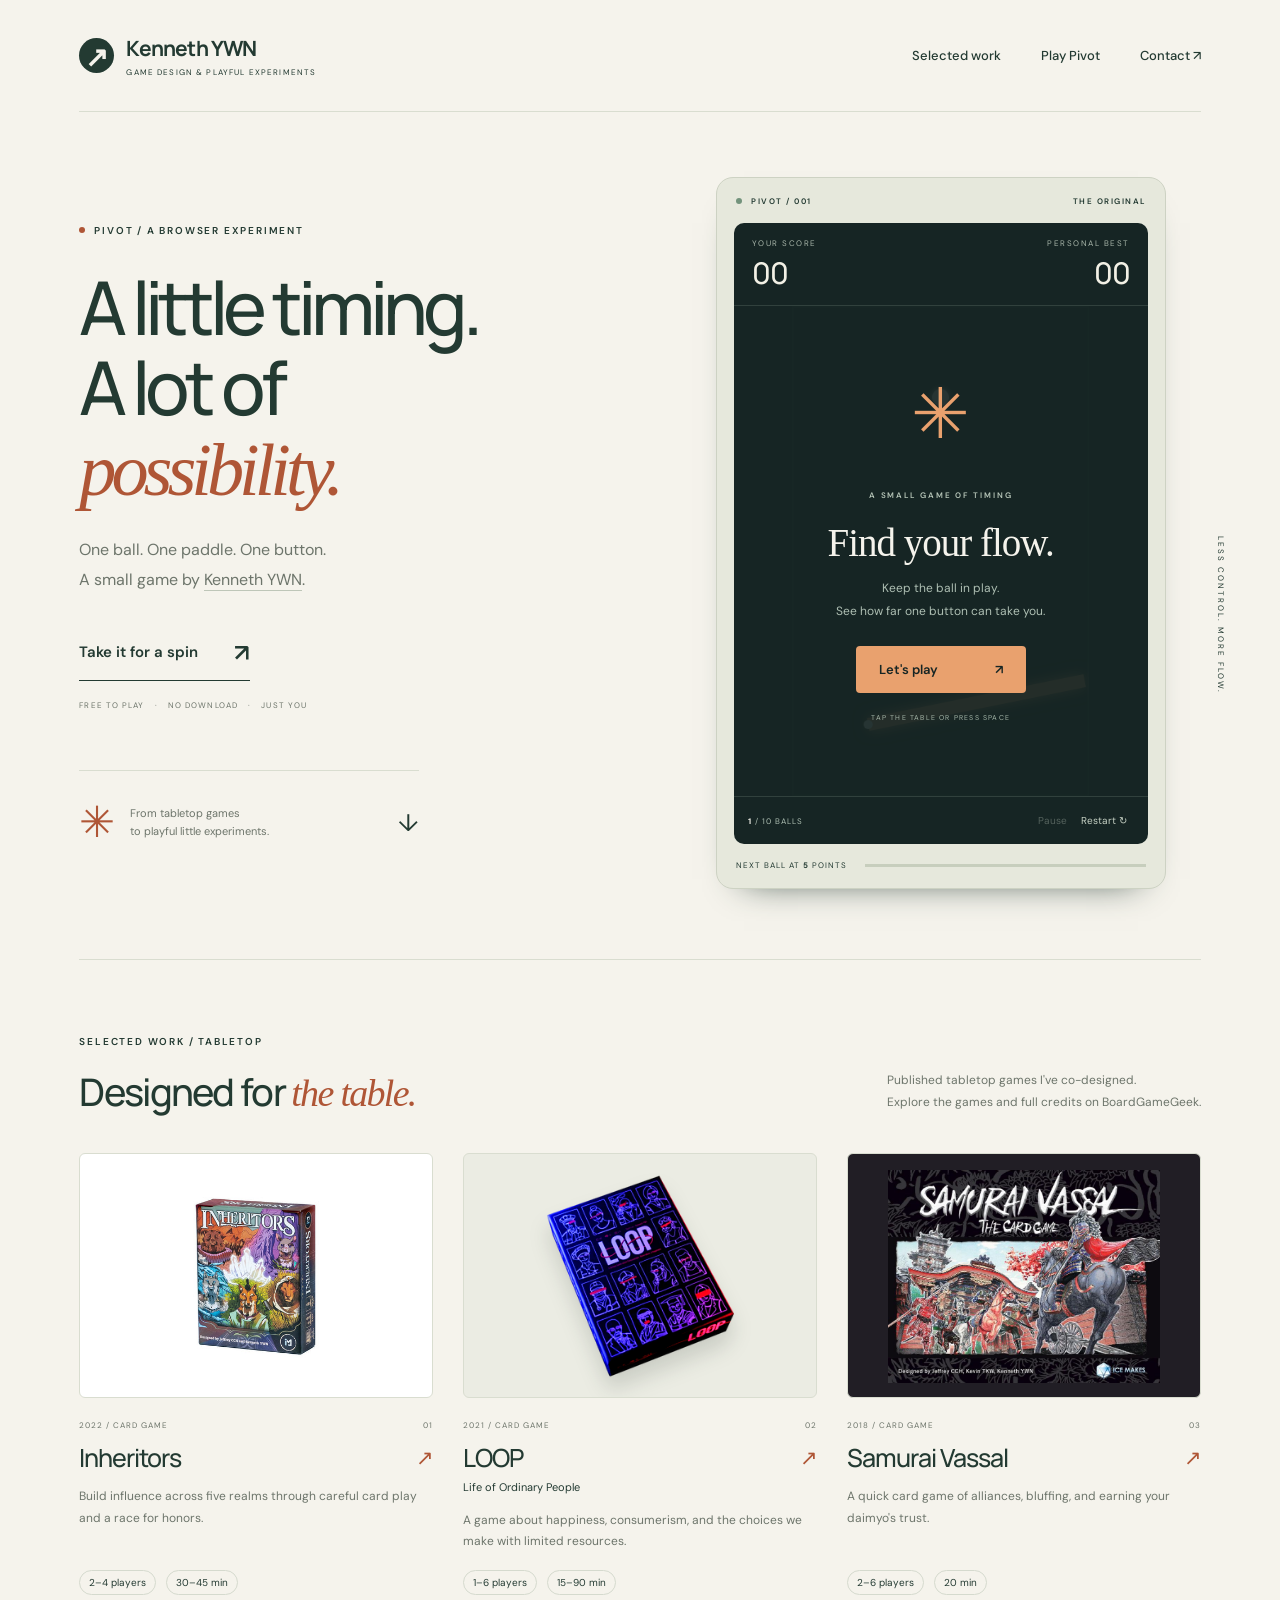
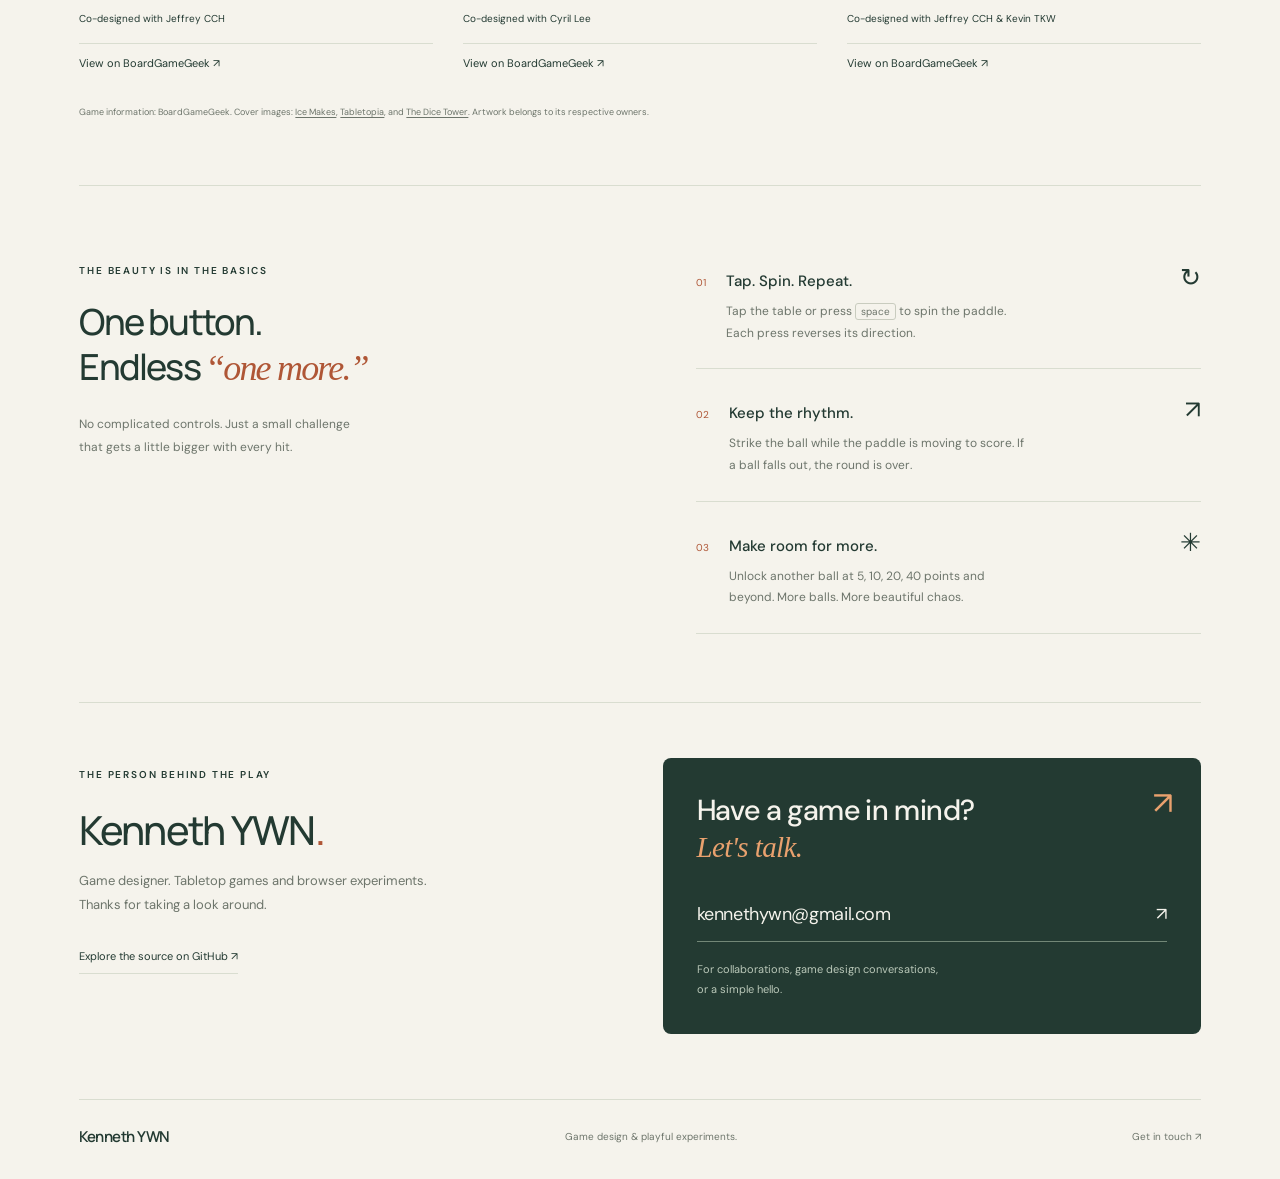
==== commit c4818281: "Add Kenneth YWN portfolio and tabletop games Add Kenneth YWN branding and a mailto contact section f" ====
--- a/index.html
+++ b/index.html
@@ -3,24 +3,33 @@
 <head>
 <meta charset="UTF-8"><meta name="viewport" content="width=device-width,initial-scale=1">
 <meta name="theme-color" content="#f5f3ec">
-<meta name="description" content="Meet Pivot. A one-button pinball game about rhythm, timing, and keeping it all in motion. Free to play in your browser.">
-<title>Pivot — A little timing. A lot of possibility.</title>
+<meta name="description" content="Kenneth YWN's game design portfolio. Explore tabletop games including Inheritors, LOOP, and Samurai Vassal, and play Pivot, a one-button browser experiment.">
+<meta name="author" content="Kenneth YWN">
+<title>Kenneth YWN — Game design &amp; playful experiments</title>
 <link rel="icon" href="favicon.svg" type="image/svg+xml"><link rel="stylesheet" href="style.css">
 </head>
 <body>
 <a class="skip" href="#play">Skip to game</a>
 <div class="page">
-<header class="header"><a class="brand" href="#" aria-label="Pivot home"><span class="brand-icon" aria-hidden="true">↗</span> pivot<span class="brand-dot">.</span></a><nav aria-label="Main navigation"><a href="#how-to">How to play</a><a class="source" href="https://github.com/ai-user-cloub/html-game" target="_blank" rel="noopener">View source <span aria-hidden="true">↗</span></a></nav></header>
+<header class="header"><a class="owner-brand" href="#" aria-label="Kenneth YWN home"><span class="brand-icon" aria-hidden="true">↗</span><span>Kenneth YWN<small>GAME DESIGN &amp; PLAYFUL EXPERIMENTS</small></span></a><nav aria-label="Main navigation"><a href="#work">Selected work</a><a href="#play">Play Pivot</a><a href="#contact">Contact ↗</a></nav></header>
 <main>
 <section class="hero" aria-labelledby="title">
-<div class="intro"><p class="eyebrow"><span></span> THE ONE-BUTTON ARCADE</p><h1 id="title">A little timing.<br>A lot of<br><em>possibility.</em></h1><p class="lede">One ball. One paddle. One button.<br>Find your rhythm and keep it all in motion.</p><a class="cta" href="#play">Take it for a spin <span aria-hidden="true">↗</span></a><p class="micro">FREE TO PLAY <span>·</span> NO DOWNLOAD <span>·</span> JUST YOU</p><div class="intro-bottom"><span class="orbit" aria-hidden="true">✳</span><p>Simple to pick up.<br>Hard to put down.</p><a href="#how-to" aria-label="Scroll to how to play">↓</a></div></div>
+<div class="intro"><p class="eyebrow"><span></span> PIVOT / A BROWSER EXPERIMENT</p><h1 id="title">A little timing.<br>A lot of<br><em>possibility.</em></h1><p class="lede">One ball. One paddle. One button.<br>A small game by <a class="text-link" href="#contact">Kenneth YWN</a>.</p><a class="cta" href="#play">Take it for a spin <span aria-hidden="true">↗</span></a><p class="micro">FREE TO PLAY <span>·</span> NO DOWNLOAD <span>·</span> JUST YOU</p><div class="intro-bottom"><span class="orbit" aria-hidden="true">✳</span><p>From tabletop games<br>to playful little experiments.</p><a href="#work" aria-label="Explore selected work">↓</a></div></div>
 <div class="arcade" id="play"><div class="cabinet-top"><span><i></i> PIVOT / 001</span><span>THE ORIGINAL</span></div><div class="scoreboard" aria-label="Game statistics"><div><span>YOUR SCORE</span><strong id="score">00</strong></div><div><span>PERSONAL BEST</span><strong id="best">00</strong></div></div>
 <div class="table"><canvas id="gameCanvas" width="390" height="644" tabindex="0" aria-label="Pinball playing field. Press Space or tap to spin the paddle. Use the buttons to start, pause, or restart."></canvas><div class="overlay" id="overlay"><span class="overlay-star" aria-hidden="true">✳</span><p class="eyebrow">A SMALL GAME OF TIMING</p><h2 id="overlayTitle">Find your flow.</h2><p id="overlayText">Keep the ball in play.<br>See how far one button can take you.</p><button id="playButton" class="play-button">Let's play <span aria-hidden="true">↗</span></button><span class="overlay-hint">TAP THE TABLE OR PRESS SPACE</span></div></div>
 <div class="cabinet-bottom"><span><b id="balls">1</b> / 10 BALLS</span><div><button id="pauseButton" disabled>Pause</button><button id="restartButton" aria-label="Restart game">Restart ↻</button></div></div><div class="next"><span>NEXT BALL AT <b id="threshold">5</b> POINTS</span><span class="progress-track"><span id="progress"></span></span></div>
 </div>
 <div class="side-note" aria-hidden="true">LESS CONTROL. MORE FLOW.</div>
 </section>
+<section class="portfolio" id="work" aria-labelledby="work-title">
+<div class="section-heading"><div><p class="eyebrow">SELECTED WORK / TABLETOP</p><h2 id="work-title">Designed for <em>the table.</em></h2></div><p>Published tabletop games I've co-designed.<br>Explore the games and full credits on BoardGameGeek.</p></div>
+<div class="game-grid">
+<article class="project"><a class="project-cover inheritors" href="https://boardgamegeek.com/boardgame/367476/inheritors" target="_blank" rel="noopener" aria-label="Explore Inheritors on BoardGameGeek (opens in a new tab)"><img src="inheritors.jpg" width="533" height="533" alt="Inheritors game box featuring the five animal realms" loading="lazy"></a><div class="project-meta"><span>2022 / CARD GAME</span><span>01</span></div><h3><a href="https://boardgamegeek.com/boardgame/367476/inheritors" target="_blank" rel="noopener">Inheritors <span aria-hidden="true">↗</span></a></h3><p>Build influence across five realms through careful card play and a race for honors.</p><div class="game-facts"><span>2–4 players</span><span>30–45 min</span></div><p class="credit">Co-designed with Jeffrey CCH</p><a class="bgg-link" href="https://boardgamegeek.com/boardgame/367476/inheritors" target="_blank" rel="noopener">View on BoardGameGeek ↗</a></article>
+<article class="project"><a class="project-cover loop" href="https://boardgamegeek.com/boardgame/282700/loop-life-of-ordinary-people" target="_blank" rel="noopener" aria-label="Explore LOOP on BoardGameGeek (opens in a new tab)"><img src="loop.png" width="230" height="250" alt="LOOP: Life of Ordinary People game box" loading="lazy"></a><div class="project-meta"><span>2021 / CARD GAME</span><span>02</span></div><h3><a href="https://boardgamegeek.com/boardgame/282700/loop-life-of-ordinary-people" target="_blank" rel="noopener">LOOP <span aria-hidden="true">↗</span></a></h3><p class="project-subtitle">Life of Ordinary People</p><p>A game about happiness, consumerism, and the choices we make with limited resources.</p><div class="game-facts"><span>1–6 players</span><span>15–90 min</span></div><p class="credit">Co-designed with Cyril Lee</p><a class="bgg-link" href="https://boardgamegeek.com/boardgame/282700/loop-life-of-ordinary-people" target="_blank" rel="noopener">View on BoardGameGeek ↗</a></article>
+<article class="project"><a class="project-cover samurai" href="https://boardgamegeek.com/boardgame/234101/samurai-vassal" target="_blank" rel="noopener" aria-label="Explore Samurai Vassal on BoardGameGeek (opens in a new tab)"><img src="samurai-vassal.jpg" width="768" height="601" alt="Samurai Vassal game cover with illustrated samurai" loading="lazy"></a><div class="project-meta"><span>2018 / CARD GAME</span><span>03</span></div><h3><a href="https://boardgamegeek.com/boardgame/234101/samurai-vassal" target="_blank" rel="noopener">Samurai Vassal <span aria-hidden="true">↗</span></a></h3><p>A quick card game of alliances, bluffing, and earning your daimyo's trust.</p><div class="game-facts"><span>2–6 players</span><span>20 min</span></div><p class="credit">Co-designed with Jeffrey CCH &amp; Kevin TKW</p><a class="bgg-link" href="https://boardgamegeek.com/boardgame/234101/samurai-vassal" target="_blank" rel="noopener">View on BoardGameGeek ↗</a></article>
+</div><p class="image-credits">Game information: BoardGameGeek. Cover images: <a href="https://icemakesgames.com/products/inheritors" target="_blank" rel="noopener">Ice Makes</a>, <a href="https://tabletopia.com/games/loop" target="_blank" rel="noopener">Tabletopia</a>, and <a href="https://dicetower.com/board-game/234101" target="_blank" rel="noopener">The Dice Tower</a>. Artwork belongs to its respective owners.</p>
+</section>
 <section class="how" id="how-to" aria-labelledby="how-title"><div class="how-heading"><p class="eyebrow">THE BEAUTY IS IN THE BASICS</p><h2 id="how-title">One button.<br>Endless <em>“one more.”</em></h2><p>No complicated controls. Just a small challenge<br class="desktop"> that gets a little bigger with every hit.</p></div><ol class="steps"><li><span class="number">01</span><div><h3>Tap. Spin. Repeat.</h3><p>Tap the table or press <kbd>space</kbd> to spin the paddle. Each press reverses its direction.</p></div><span class="step-icon" aria-hidden="true">↻</span></li><li><span class="number">02</span><div><h3>Keep the rhythm.</h3><p>Strike the ball while the paddle is moving to score. If a ball falls out, the round is over.</p></div><span class="step-icon" aria-hidden="true">↗</span></li><li><span class="number">03</span><div><h3>Make room for more.</h3><p>Unlock another ball at 5, 10, 20, 40 points and beyond. More balls. More beautiful chaos.</p></div><span class="step-icon" aria-hidden="true">✳</span></li></ol></section>
-<div class="closing"><span aria-hidden="true">↗</span><p>Good things happen<br>when you <em>keep going.</em></p><a href="#play">Your next round awaits ↑</a></div>
-</main><footer><a class="brand small" href="#">pivot.</a><p>A tiny browser game. A well-spent moment.</p><a href="https://github.com/ai-user-cloub/html-game" target="_blank" rel="noopener">Made for the open web ↗</a></footer>
-</div><script src="game.js"></script></body></html>+<section class="contact" id="contact" aria-labelledby="contact-title"><div class="contact-about"><p class="eyebrow">THE PERSON BEHIND THE PLAY</p><h2 id="contact-title">Kenneth YWN<span>.</span></h2><p>Game designer. Tabletop games and browser experiments.<br>Thanks for taking a look around.</p><a href="https://github.com/ai-user-cloub/html-game" target="_blank" rel="noopener">Explore the source on GitHub ↗</a></div><div class="contact-invite"><span aria-hidden="true">↗</span><h3>Have a game in mind?<br><em>Let's talk.</em></h3><a class="email" href="mailto:kennethywn@gmail.com">kennethywn@gmail.com <span aria-hidden="true">↗</span></a><p>For collaborations, game design conversations,<br>or a simple hello.</p></div></section>
+</main><footer><a class="footer-name" href="#">Kenneth YWN</a><p>Game design &amp; playful experiments.</p><a href="mailto:kennethywn@gmail.com">Get in touch ↗</a></footer>
+</div><script src="game.js"></script></body></html>
--- a/style.css
+++ b/style.css
@@ -1,4 +1,7 @@
 @import url('https://fonts.googleapis.com/css2?family=DM+Sans:wght@400;500;600;700&family=Manrope:wght@400;500;600;700;800&display=swap');
+.owner-brand{display:flex;align-items:center;gap:12px;font-family:'Manrope',sans-serif;font-size:21px;font-weight:700;letter-spacing:-.8px}.owner-brand small{display:block;font:8px 'DM Sans',sans-serif;letter-spacing:1.15px;margin-top:5px}.text-link{border-bottom:1px solid #bec6b8}.text-link:hover{color:var(--accent)}.portfolio{border-top:1px solid var(--line);padding:65px 0}.section-heading{display:flex;justify-content:space-between;align-items:flex-end;gap:30px;margin-bottom:35px}.section-heading h2{font:500 38px/1.25 'Manrope',sans-serif;letter-spacing:-1.7px;margin:20px 0 0}.section-heading>p{font-size:12px;line-height:1.8;color:var(--muted);margin:0 0 4px}.game-grid{display:grid;grid-template-columns:repeat(3,minmax(0,1fr));gap:30px}.project{min-width:0;display:flex;flex-direction:column}.project-cover{height:245px;background:#ebece3;border:1px solid var(--line);display:grid;place-items:center;border-radius:6px;overflow:hidden}.project-cover img{width:100%;height:100%;object-fit:contain;max-height:245px}.project-cover.inheritors{background:#fff}.project-cover.inheritors img{transform:scale(1.18)}.project-cover.loop img{width:75%;height:84%;filter:drop-shadow(0 14px 10px #18201e25)}.project-cover.samurai{background:#211e25}.project-cover.samurai img{padding:16px}.project-meta{display:flex;justify-content:space-between;font-size:8px;letter-spacing:1px;color:var(--muted);margin:22px 0 12px}.project h3{font:500 25px/1.3 'Manrope',sans-serif;letter-spacing:-1px;margin:0 0 12px}.project h3 a{display:flex;align-items:center;justify-content:space-between}.project h3 a:hover{color:var(--accent)}.project h3 span{font-size:21px;color:var(--accent)}.project>p{font-size:12px;line-height:1.8;color:var(--muted);margin:0 0 17px}.project>p.project-subtitle{font-size:11px;margin-top:-8px;margin-bottom:12px;color:var(--ink)}.game-facts{display:flex;gap:10px;flex-wrap:wrap;margin-top:auto}.game-facts span{font-size:10px;border:1px solid #d5dace;border-radius:20px;padding:5px 9px}.project>p.credit{font-size:10px;margin:15px 0;color:var(--ink)}.bgg-link{font-size:11px;padding:12px 0;border-top:1px solid var(--line)}.bgg-link:hover{color:var(--accent)}.image-credits{font-size:9px;line-height:1.8;color:var(--muted);margin:22px 0 0}.image-credits a{text-decoration:underline;text-underline-offset:2px}.contact{border-top:1px solid var(--line);display:grid;grid-template-columns:1fr 1fr;gap:45px;padding:55px 0 65px}.contact-about h2{font:500 40px/1.2 'Manrope',sans-serif;letter-spacing:-1.7px;margin:25px 0 15px}.contact-about h2 span{color:var(--accent)}.contact-about>p:not(.eyebrow){font-size:13px;line-height:1.9;color:var(--muted)}.contact-about>a{display:inline-block;font-size:11px;border-bottom:1px solid var(--line);padding:10px 0;margin-top:8px}.contact-invite{position:relative;background:var(--ink);color:var(--paper);padding:34px;border-radius:8px}.contact-invite>span{position:absolute;right:28px;top:24px;font-size:32px;color:#e9a16e}.contact-invite h3{font-size:29px;line-height:1.3;letter-spacing:-.6px;margin:0 0 25px}.contact-invite em{color:#e9a16e}.email{display:flex;gap:10px;justify-content:space-between;font-size:18px;letter-spacing:-.4px;padding:10px 0 15px;border-bottom:1px solid #728777}.email:hover{color:#e9a16e}.contact-invite p{font-size:11px;line-height:1.8;color:#bac8b9;margin:18px 0 0}.footer-name{font:600 15px 'Manrope',sans-serif;color:var(--ink);letter-spacing:-.5px}
+@media(max-width:950px){.section-heading{align-items:flex-start;flex-direction:column;gap:18px}.game-grid{gap:20px}.project-cover{height:195px}.project-cover img{max-height:195px}.contact{gap:25px}.email{font-size:16px}}
+@media(max-width:760px){.owner-brand{font-size:17px;gap:9px}.owner-brand small{font-size:6px;letter-spacing:.6px}.owner-brand .brand-icon{flex-shrink:0}nav a:nth-child(2){display:none}.portfolio{padding:40px 0}.section-heading h2{font-size:32px}.game-grid{grid-template-columns:1fr;gap:34px}.project-cover{height:270px}.project-cover img{max-height:270px}.project-cover.loop img{width:auto}.project h3{font-size:27px}.project>p{font-size:13px}.project-meta{margin-top:18px}.game-facts{margin-top:0}.contact{grid-template-columns:1fr;padding:35px 0;gap:25px}.contact-about h2{font-size:36px}.contact-invite{padding:28px}.email{font-size:17px}.image-credits{font-size:9px}}
 :root{--paper:#f5f3ec;--ink:#233a32;--muted:#6d756b;--line:#d9ddd0;--accent:#af5636}*{box-sizing:border-box}html{scroll-behavior:smooth;scroll-padding-top:24px}body{margin:0;background:var(--paper);color:var(--ink);font-family:'DM Sans',sans-serif}a{color:inherit;text-decoration:none}button{font:inherit;cursor:pointer}button:disabled{opacity:.35;cursor:default}a:focus-visible,button:focus-visible,canvas:focus-visible{outline:3px solid var(--accent);outline-offset:5px}.skip{position:absolute;top:-100px;background:var(--ink);color:white;padding:15px;z-index:10}.skip:focus{top:10px}.page{max-width:1480px;margin:auto;padding:0 6.2%}.header{height:112px;border-bottom:1px solid var(--line);display:flex;align-items:center;justify-content:space-between}.brand{font-family:'Manrope',sans-serif;font-weight:800;font-size:36px;letter-spacing:-2px;display:flex;align-items:center;gap:11px}.brand-icon{width:35px;height:35px;display:grid;place-items:center;background:var(--ink);color:var(--paper);border-radius:50%;font-size:28px;line-height:1;letter-spacing:0}.brand-dot{margin-left:-10px;color:var(--accent)}nav{display:flex;gap:40px;font-size:13px;font-weight:500}nav a:hover,footer a:hover{color:var(--accent)}.source span{margin-left:13px}.hero{position:relative;display:grid;grid-template-columns:1fr 450px;gap:7%;padding:65px 35px 70px 0;align-items:center}.eyebrow{font-family:'DM Sans',sans-serif;font-weight:600;font-size:10px;letter-spacing:1.8px;display:flex;gap:9px;align-items:center}.eyebrow>span{width:6px;height:6px;background:var(--accent);border-radius:50%}h1{font-family:'Manrope',sans-serif;font-size:clamp(54px,5.8vw,84px);font-weight:500;letter-spacing:-5px;line-height:1.08;margin:30px 0 25px}em{font-family:Georgia,serif;font-weight:400;color:var(--accent)}.lede{font-size:16px;line-height:1.85;color:var(--muted)}.cta{display:inline-flex;align-items:center;gap:36px;border-bottom:1px solid var(--ink);padding:16px 0 12px;font-size:15px;font-weight:600;margin-top:10px}.cta:hover{color:var(--accent);border-color:var(--accent)}.cta span{font-size:24px}.micro{font-size:8px;letter-spacing:1.1px;color:var(--muted);margin-top:19px}.micro span{margin:0 7px}.intro-bottom{display:flex;gap:15px;align-items:center;margin-top:60px;padding-top:22px;border-top:1px solid var(--line);max-width:340px}.orbit{font-size:43px;color:var(--accent)}.intro-bottom p{font-size:11px;line-height:1.7;color:var(--muted)}.intro-bottom a{margin-left:auto;font-size:24px}.arcade{background:#e6e8dc;border:1px solid #cdd2c3;border-radius:17px;padding:17px;box-shadow:0 18px 35px -28px #243b32;scroll-margin-top:25px}.cabinet-top{display:flex;align-items:center;justify-content:space-between;font-size:8px;letter-spacing:1.5px;padding:1px 2px 17px;font-weight:600}.cabinet-top i{display:inline-block;width:6px;height:6px;border-radius:50%;background:#73937c;margin-right:6px}.scoreboard{display:flex;justify-content:space-between;padding:15px 18px 12px;background:#162524;color:#f2f0e5;border-radius:10px 10px 0 0;border-bottom:1px solid #31413d}.scoreboard>div{display:flex;flex-direction:column;gap:4px}.scoreboard>div:last-child{text-align:right}.scoreboard span{font-size:8px;letter-spacing:1.5px;color:#a8b6aa}.scoreboard strong{font-family:'Manrope',sans-serif;font-size:30px;font-weight:500;letter-spacing:-1px}.table{position:relative;overflow:hidden;background:#162524}canvas{display:block;width:100%;height:auto;max-height:490px;object-fit:contain;touch-action:none;cursor:pointer}.overlay{position:absolute;inset:0;background:#162524ed;display:flex;align-items:center;justify-content:center;flex-direction:column;text-align:center;color:#f5f3ec;padding:20px}.overlay[hidden]{display:none}.overlay-star{font-size:70px;line-height:1;color:#e9a16e;margin-bottom:32px}.overlay .eyebrow{color:#b7c6b9;font-size:8px;letter-spacing:1.9px}.overlay h2{font-family:Georgia,serif;font-weight:400;font-size:39px;letter-spacing:-1px;margin:12px 0}.overlay p:not(.eyebrow){font-size:12px;color:#aebfb3;line-height:1.85;margin:0 0 24px}.play-button{border:0;background:#e9a16e;border-radius:4px;color:#162524;font-weight:600;font-size:13px;padding:15px 23px;min-width:170px;display:flex;justify-content:space-between;gap:35px}.play-button:hover{background:#f6ba8f}.overlay-hint{font-size:7px;letter-spacing:1.2px;color:#a6b7a9;margin-top:20px}.cabinet-bottom{display:flex;align-items:center;justify-content:space-between;padding:12px 14px;background:#162524;border-radius:0 0 10px 10px;color:#aebfb3;font-size:8px;letter-spacing:1px;border-top:1px solid #31413d}.cabinet-bottom b{color:#f5f3ec}.cabinet-bottom button{color:#c7d2c5;background:none;border:0;padding:5px 7px;font-size:10px;letter-spacing:0}.cabinet-bottom button:hover:enabled{color:#e9a16e}.next{display:flex;gap:18px;align-items:center;margin:16px 2px 1px;font-size:8px;letter-spacing:1px}.progress-track{height:3px;background:#c7cebd;flex:1}.progress-track>span{display:block;height:3px;background:#af5636;width:0}.side-note{position:absolute;right:-25px;top:50%;font-size:8px;letter-spacing:2px;writing-mode:vertical-rl}.how{border-top:1px solid var(--line);padding:68px 0;display:grid;grid-template-columns:1fr 1fr;gap:10%}.how-heading h2{font-family:'Manrope',sans-serif;font-weight:500;font-size:36px;line-height:1.25;letter-spacing:-1.8px;margin:22px 0}.how-heading>p:last-child{font-size:12px;line-height:1.9;color:var(--muted)}.steps{list-style:none;padding:0;margin:0}.steps li{display:flex;gap:20px;padding:24px 0;border-bottom:1px solid var(--line);align-items:baseline}.steps li:first-child{padding-top:7px}.number{font-size:10px;color:var(--accent)}h3{font-size:15px;font-weight:500;margin:0 0 10px}.steps p{font-size:12px;line-height:1.8;color:var(--muted);margin:0;max-width:295px}.step-icon{margin-left:auto;font-size:25px;font-weight:400}.steps kbd{font:10px 'DM Sans',sans-serif;border:1px solid #c9ccbf;padding:1px 5px;border-radius:3px}.closing{border-top:1px solid var(--line);display:flex;align-items:center;gap:30px;padding:40px 0}.closing>span{font-size:54px;color:var(--accent)}.closing p{font-size:27px;line-height:1.3;letter-spacing:-.7px;margin:0}.closing>a{margin-left:auto;font-size:12px;border-bottom:1px solid var(--ink);padding:10px 0}footer{display:flex;align-items:center;justify-content:space-between;border-top:1px solid var(--line);padding:26px 0 32px;font-size:10px;color:var(--muted)}.brand.small{font-size:24px;letter-spacing:-1px;color:var(--ink)}footer p{margin:0}
 @media(min-width:1400px){.hero{grid-template-columns:1fr 470px}canvas{max-height:510px}}@media(max-width:1050px){.page{padding:0 5%}.hero{grid-template-columns:1fr 390px;gap:5%;padding-right:0}h1{font-size:62px;letter-spacing:-3px}.side-note{display:none}canvas{max-height:460px}.intro-bottom{margin-top:35px}.how{gap:6%}.how-heading h2{font-size:31px}}
 @media(max-width:760px){.header{height:83px}.brand{font-size:30px}.brand-icon{width:29px;height:29px;font-size:23px}nav{gap:18px;font-size:11px}.hero{grid-template-columns:1fr;padding:40px 0;gap:35px}.intro{max-width:500px}.eyebrow{font-size:9px}h1{font-size:64px;margin:22px 0;letter-spacing:-3px}.lede{font-size:15px}.intro-bottom{display:none}.arcade{width:100%;max-width:440px;justify-self:center}canvas{max-height:none}.how{grid-template-columns:1fr;padding:40px 0;gap:30px}.how-heading h2{font-size:34px}.how-heading>p:last-child{font-size:13px}.steps p{max-width:none}.steps li{padding:23px 0}.closing{gap:18px;flex-wrap:wrap;padding:30px 0}.closing p{font-size:24px}.closing>a{margin-left:66px}footer{gap:15px;flex-wrap:wrap}footer p{order:3;width:100%;font-size:10px}.micro{font-size:8px}}@media(prefers-reduced-motion:reduce){html{scroll-behavior:auto}}
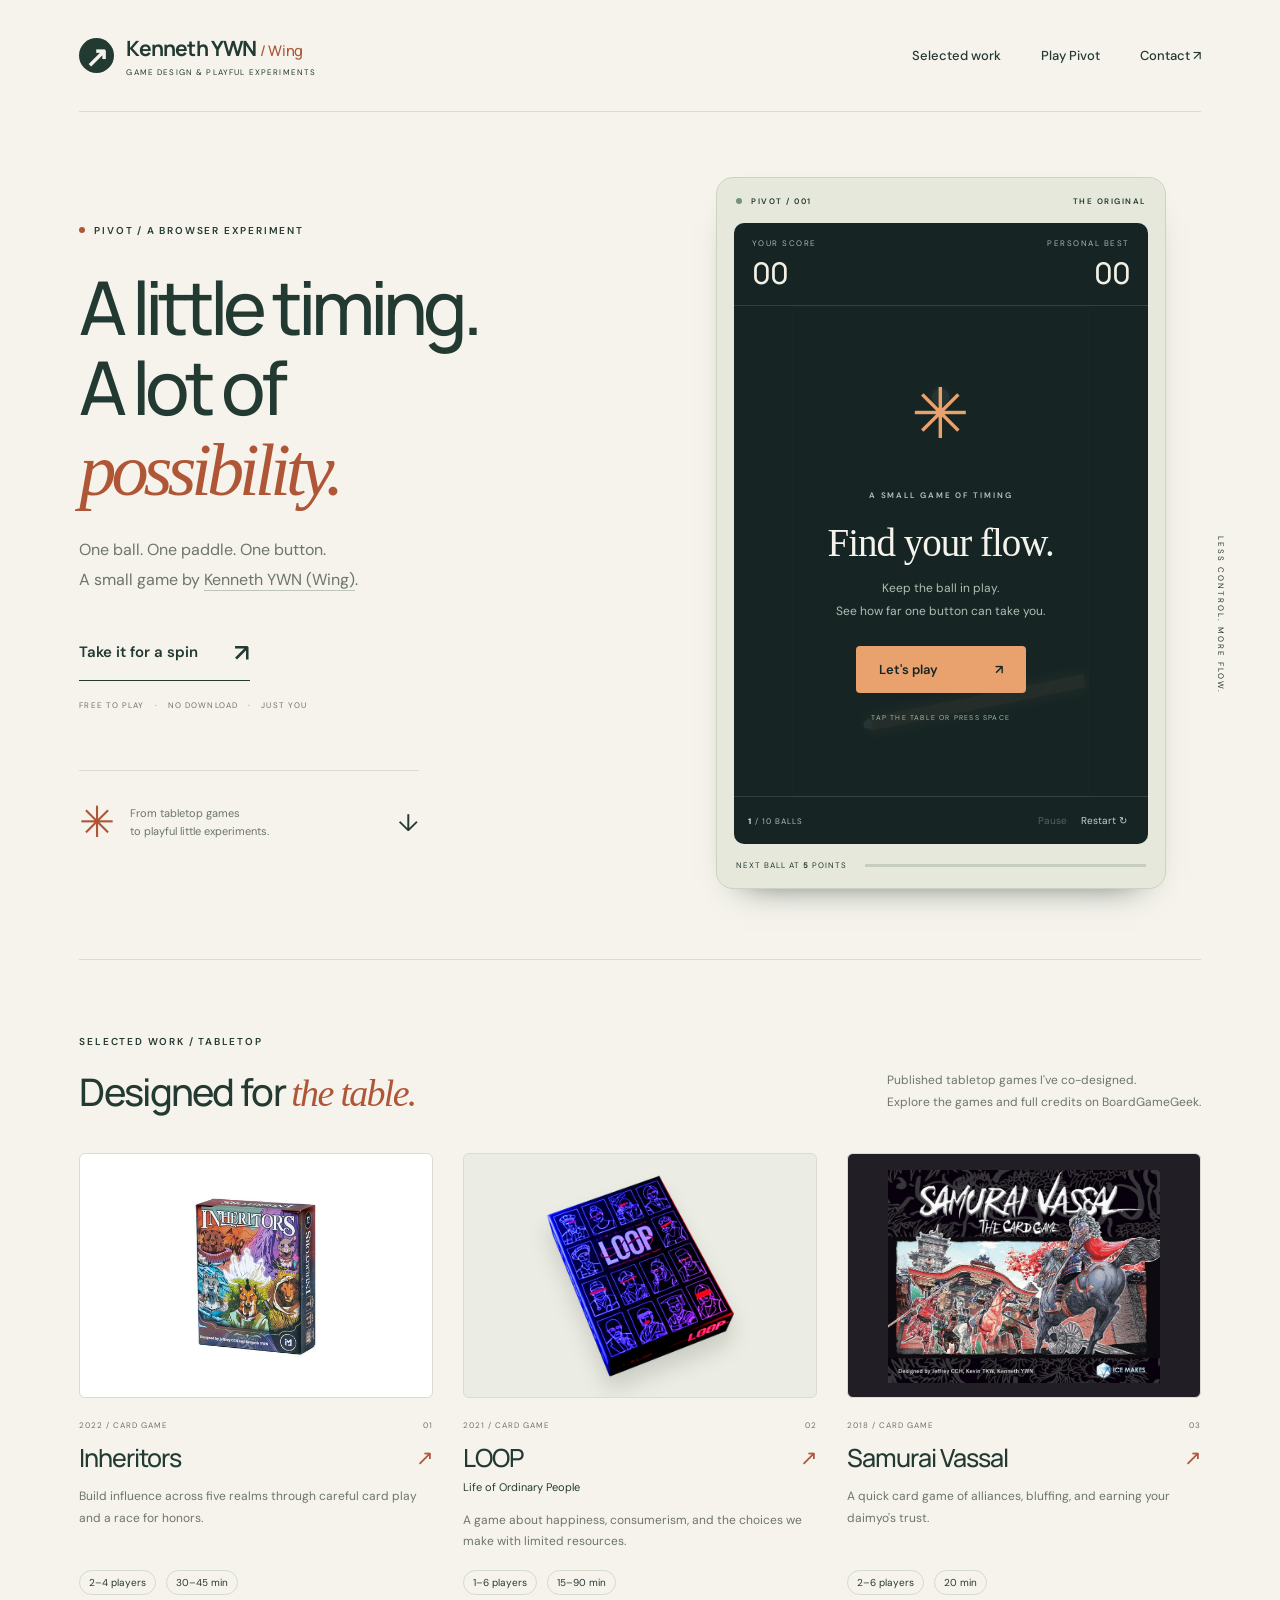
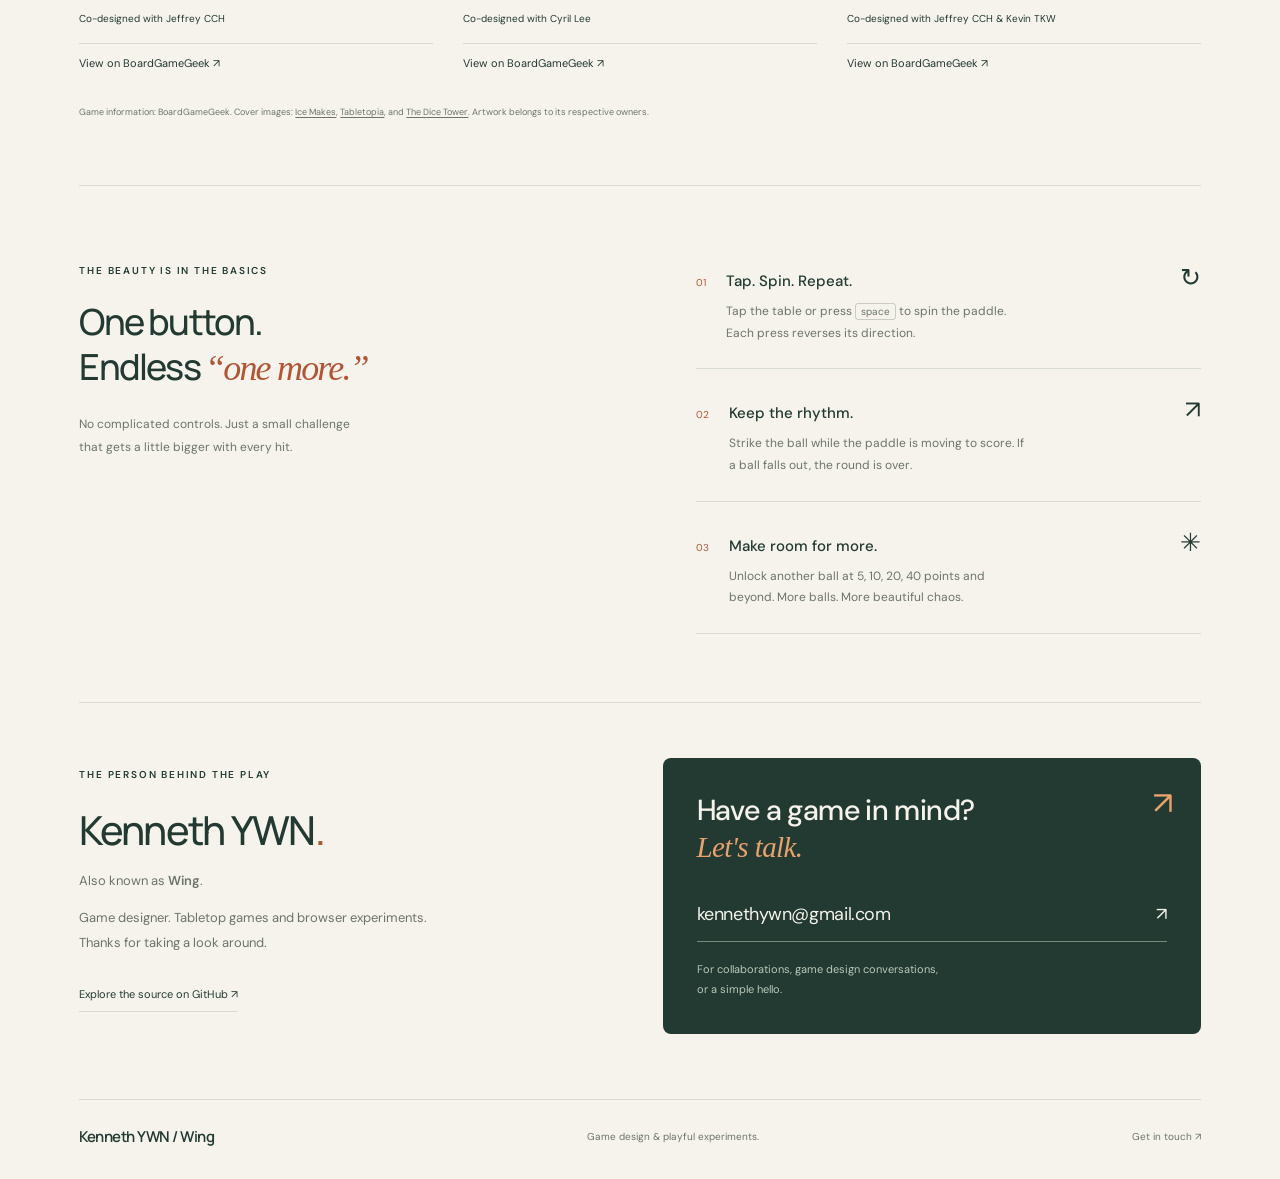
==== commit eebee0ce: "Add Wing as Kenneth YWN’s alternate name" ====
--- a/index.html
+++ b/index.html
@@ -3,18 +3,18 @@
 <head>
 <meta charset="UTF-8"><meta name="viewport" content="width=device-width,initial-scale=1">
 <meta name="theme-color" content="#f5f3ec">
-<meta name="description" content="Kenneth YWN's game design portfolio. Explore tabletop games including Inheritors, LOOP, and Samurai Vassal, and play Pivot, a one-button browser experiment.">
-<meta name="author" content="Kenneth YWN">
-<title>Kenneth YWN — Game design &amp; playful experiments</title>
+<meta name="description" content="Kenneth YWN (Wing)'s game design portfolio. Explore tabletop games including Inheritors, LOOP, and Samurai Vassal, and play Pivot, a one-button browser experiment.">
+<meta name="author" content="Kenneth YWN (Wing)">
+<title>Kenneth YWN (Wing) — Game design &amp; playful experiments</title>
 <link rel="icon" href="favicon.svg" type="image/svg+xml"><link rel="stylesheet" href="style.css">
 </head>
 <body>
 <a class="skip" href="#play">Skip to game</a>
 <div class="page">
-<header class="header"><a class="owner-brand" href="#" aria-label="Kenneth YWN home"><span class="brand-icon" aria-hidden="true">↗</span><span>Kenneth YWN<small>GAME DESIGN &amp; PLAYFUL EXPERIMENTS</small></span></a><nav aria-label="Main navigation"><a href="#work">Selected work</a><a href="#play">Play Pivot</a><a href="#contact">Contact ↗</a></nav></header>
+<header class="header"><a class="owner-brand" href="#" aria-label="Kenneth YWN, also known as Wing, home"><span class="brand-icon" aria-hidden="true">↗</span><span>Kenneth YWN <span class="alias">/ Wing</span><small>GAME DESIGN &amp; PLAYFUL EXPERIMENTS</small></span></a><nav aria-label="Main navigation"><a href="#work">Selected work</a><a href="#play">Play Pivot</a><a href="#contact">Contact ↗</a></nav></header>
 <main>
 <section class="hero" aria-labelledby="title">
-<div class="intro"><p class="eyebrow"><span></span> PIVOT / A BROWSER EXPERIMENT</p><h1 id="title">A little timing.<br>A lot of<br><em>possibility.</em></h1><p class="lede">One ball. One paddle. One button.<br>A small game by <a class="text-link" href="#contact">Kenneth YWN</a>.</p><a class="cta" href="#play">Take it for a spin <span aria-hidden="true">↗</span></a><p class="micro">FREE TO PLAY <span>·</span> NO DOWNLOAD <span>·</span> JUST YOU</p><div class="intro-bottom"><span class="orbit" aria-hidden="true">✳</span><p>From tabletop games<br>to playful little experiments.</p><a href="#work" aria-label="Explore selected work">↓</a></div></div>
+<div class="intro"><p class="eyebrow"><span></span> PIVOT / A BROWSER EXPERIMENT</p><h1 id="title">A little timing.<br>A lot of<br><em>possibility.</em></h1><p class="lede">One ball. One paddle. One button.<br>A small game by <a class="text-link" href="#contact">Kenneth YWN (Wing)</a>.</p><a class="cta" href="#play">Take it for a spin <span aria-hidden="true">↗</span></a><p class="micro">FREE TO PLAY <span>·</span> NO DOWNLOAD <span>·</span> JUST YOU</p><div class="intro-bottom"><span class="orbit" aria-hidden="true">✳</span><p>From tabletop games<br>to playful little experiments.</p><a href="#work" aria-label="Explore selected work">↓</a></div></div>
 <div class="arcade" id="play"><div class="cabinet-top"><span><i></i> PIVOT / 001</span><span>THE ORIGINAL</span></div><div class="scoreboard" aria-label="Game statistics"><div><span>YOUR SCORE</span><strong id="score">00</strong></div><div><span>PERSONAL BEST</span><strong id="best">00</strong></div></div>
 <div class="table"><canvas id="gameCanvas" width="390" height="644" tabindex="0" aria-label="Pinball playing field. Press Space or tap to spin the paddle. Use the buttons to start, pause, or restart."></canvas><div class="overlay" id="overlay"><span class="overlay-star" aria-hidden="true">✳</span><p class="eyebrow">A SMALL GAME OF TIMING</p><h2 id="overlayTitle">Find your flow.</h2><p id="overlayText">Keep the ball in play.<br>See how far one button can take you.</p><button id="playButton" class="play-button">Let's play <span aria-hidden="true">↗</span></button><span class="overlay-hint">TAP THE TABLE OR PRESS SPACE</span></div></div>
 <div class="cabinet-bottom"><span><b id="balls">1</b> / 10 BALLS</span><div><button id="pauseButton" disabled>Pause</button><button id="restartButton" aria-label="Restart game">Restart ↻</button></div></div><div class="next"><span>NEXT BALL AT <b id="threshold">5</b> POINTS</span><span class="progress-track"><span id="progress"></span></span></div>
@@ -30,6 +30,6 @@
 </div><p class="image-credits">Game information: BoardGameGeek. Cover images: <a href="https://icemakesgames.com/products/inheritors" target="_blank" rel="noopener">Ice Makes</a>, <a href="https://tabletopia.com/games/loop" target="_blank" rel="noopener">Tabletopia</a>, and <a href="https://dicetower.com/board-game/234101" target="_blank" rel="noopener">The Dice Tower</a>. Artwork belongs to its respective owners.</p>
 </section>
 <section class="how" id="how-to" aria-labelledby="how-title"><div class="how-heading"><p class="eyebrow">THE BEAUTY IS IN THE BASICS</p><h2 id="how-title">One button.<br>Endless <em>“one more.”</em></h2><p>No complicated controls. Just a small challenge<br class="desktop"> that gets a little bigger with every hit.</p></div><ol class="steps"><li><span class="number">01</span><div><h3>Tap. Spin. Repeat.</h3><p>Tap the table or press <kbd>space</kbd> to spin the paddle. Each press reverses its direction.</p></div><span class="step-icon" aria-hidden="true">↻</span></li><li><span class="number">02</span><div><h3>Keep the rhythm.</h3><p>Strike the ball while the paddle is moving to score. If a ball falls out, the round is over.</p></div><span class="step-icon" aria-hidden="true">↗</span></li><li><span class="number">03</span><div><h3>Make room for more.</h3><p>Unlock another ball at 5, 10, 20, 40 points and beyond. More balls. More beautiful chaos.</p></div><span class="step-icon" aria-hidden="true">✳</span></li></ol></section>
-<section class="contact" id="contact" aria-labelledby="contact-title"><div class="contact-about"><p class="eyebrow">THE PERSON BEHIND THE PLAY</p><h2 id="contact-title">Kenneth YWN<span>.</span></h2><p>Game designer. Tabletop games and browser experiments.<br>Thanks for taking a look around.</p><a href="https://github.com/ai-user-cloub/html-game" target="_blank" rel="noopener">Explore the source on GitHub ↗</a></div><div class="contact-invite"><span aria-hidden="true">↗</span><h3>Have a game in mind?<br><em>Let's talk.</em></h3><a class="email" href="mailto:kennethywn@gmail.com">kennethywn@gmail.com <span aria-hidden="true">↗</span></a><p>For collaborations, game design conversations,<br>or a simple hello.</p></div></section>
-</main><footer><a class="footer-name" href="#">Kenneth YWN</a><p>Game design &amp; playful experiments.</p><a href="mailto:kennethywn@gmail.com">Get in touch ↗</a></footer>
+<section class="contact" id="contact" aria-labelledby="contact-title"><div class="contact-about"><p class="eyebrow">THE PERSON BEHIND THE PLAY</p><h2 id="contact-title">Kenneth YWN<span>.</span></h2><p class="also-known">Also known as <strong>Wing</strong>.</p><p>Game designer. Tabletop games and browser experiments.<br>Thanks for taking a look around.</p><a href="https://github.com/ai-user-cloub/html-game" target="_blank" rel="noopener">Explore the source on GitHub ↗</a></div><div class="contact-invite"><span aria-hidden="true">↗</span><h3>Have a game in mind?<br><em>Let's talk.</em></h3><a class="email" href="mailto:kennethywn@gmail.com">kennethywn@gmail.com <span aria-hidden="true">↗</span></a><p>For collaborations, game design conversations,<br>or a simple hello.</p></div></section>
+</main><footer><a class="footer-name" href="#">Kenneth YWN / Wing</a><p>Game design &amp; playful experiments.</p><a href="mailto:kennethywn@gmail.com">Get in touch ↗</a></footer>
 </div><script src="game.js"></script></body></html>
--- a/style.css
+++ b/style.css
@@ -5,3 +5,5 @@
 :root{--paper:#f5f3ec;--ink:#233a32;--muted:#6d756b;--line:#d9ddd0;--accent:#af5636}*{box-sizing:border-box}html{scroll-behavior:smooth;scroll-padding-top:24px}body{margin:0;background:var(--paper);color:var(--ink);font-family:'DM Sans',sans-serif}a{color:inherit;text-decoration:none}button{font:inherit;cursor:pointer}button:disabled{opacity:.35;cursor:default}a:focus-visible,button:focus-visible,canvas:focus-visible{outline:3px solid var(--accent);outline-offset:5px}.skip{position:absolute;top:-100px;background:var(--ink);color:white;padding:15px;z-index:10}.skip:focus{top:10px}.page{max-width:1480px;margin:auto;padding:0 6.2%}.header{height:112px;border-bottom:1px solid var(--line);display:flex;align-items:center;justify-content:space-between}.brand{font-family:'Manrope',sans-serif;font-weight:800;font-size:36px;letter-spacing:-2px;display:flex;align-items:center;gap:11px}.brand-icon{width:35px;height:35px;display:grid;place-items:center;background:var(--ink);color:var(--paper);border-radius:50%;font-size:28px;line-height:1;letter-spacing:0}.brand-dot{margin-left:-10px;color:var(--accent)}nav{display:flex;gap:40px;font-size:13px;font-weight:500}nav a:hover,footer a:hover{color:var(--accent)}.source span{margin-left:13px}.hero{position:relative;display:grid;grid-template-columns:1fr 450px;gap:7%;padding:65px 35px 70px 0;align-items:center}.eyebrow{font-family:'DM Sans',sans-serif;font-weight:600;font-size:10px;letter-spacing:1.8px;display:flex;gap:9px;align-items:center}.eyebrow>span{width:6px;height:6px;background:var(--accent);border-radius:50%}h1{font-family:'Manrope',sans-serif;font-size:clamp(54px,5.8vw,84px);font-weight:500;letter-spacing:-5px;line-height:1.08;margin:30px 0 25px}em{font-family:Georgia,serif;font-weight:400;color:var(--accent)}.lede{font-size:16px;line-height:1.85;color:var(--muted)}.cta{display:inline-flex;align-items:center;gap:36px;border-bottom:1px solid var(--ink);padding:16px 0 12px;font-size:15px;font-weight:600;margin-top:10px}.cta:hover{color:var(--accent);border-color:var(--accent)}.cta span{font-size:24px}.micro{font-size:8px;letter-spacing:1.1px;color:var(--muted);margin-top:19px}.micro span{margin:0 7px}.intro-bottom{display:flex;gap:15px;align-items:center;margin-top:60px;padding-top:22px;border-top:1px solid var(--line);max-width:340px}.orbit{font-size:43px;color:var(--accent)}.intro-bottom p{font-size:11px;line-height:1.7;color:var(--muted)}.intro-bottom a{margin-left:auto;font-size:24px}.arcade{background:#e6e8dc;border:1px solid #cdd2c3;border-radius:17px;padding:17px;box-shadow:0 18px 35px -28px #243b32;scroll-margin-top:25px}.cabinet-top{display:flex;align-items:center;justify-content:space-between;font-size:8px;letter-spacing:1.5px;padding:1px 2px 17px;font-weight:600}.cabinet-top i{display:inline-block;width:6px;height:6px;border-radius:50%;background:#73937c;margin-right:6px}.scoreboard{display:flex;justify-content:space-between;padding:15px 18px 12px;background:#162524;color:#f2f0e5;border-radius:10px 10px 0 0;border-bottom:1px solid #31413d}.scoreboard>div{display:flex;flex-direction:column;gap:4px}.scoreboard>div:last-child{text-align:right}.scoreboard span{font-size:8px;letter-spacing:1.5px;color:#a8b6aa}.scoreboard strong{font-family:'Manrope',sans-serif;font-size:30px;font-weight:500;letter-spacing:-1px}.table{position:relative;overflow:hidden;background:#162524}canvas{display:block;width:100%;height:auto;max-height:490px;object-fit:contain;touch-action:none;cursor:pointer}.overlay{position:absolute;inset:0;background:#162524ed;display:flex;align-items:center;justify-content:center;flex-direction:column;text-align:center;color:#f5f3ec;padding:20px}.overlay[hidden]{display:none}.overlay-star{font-size:70px;line-height:1;color:#e9a16e;margin-bottom:32px}.overlay .eyebrow{color:#b7c6b9;font-size:8px;letter-spacing:1.9px}.overlay h2{font-family:Georgia,serif;font-weight:400;font-size:39px;letter-spacing:-1px;margin:12px 0}.overlay p:not(.eyebrow){font-size:12px;color:#aebfb3;line-height:1.85;margin:0 0 24px}.play-button{border:0;background:#e9a16e;border-radius:4px;color:#162524;font-weight:600;font-size:13px;padding:15px 23px;min-width:170px;display:flex;justify-content:space-between;gap:35px}.play-button:hover{background:#f6ba8f}.overlay-hint{font-size:7px;letter-spacing:1.2px;color:#a6b7a9;margin-top:20px}.cabinet-bottom{display:flex;align-items:center;justify-content:space-between;padding:12px 14px;background:#162524;border-radius:0 0 10px 10px;color:#aebfb3;font-size:8px;letter-spacing:1px;border-top:1px solid #31413d}.cabinet-bottom b{color:#f5f3ec}.cabinet-bottom button{color:#c7d2c5;background:none;border:0;padding:5px 7px;font-size:10px;letter-spacing:0}.cabinet-bottom button:hover:enabled{color:#e9a16e}.next{display:flex;gap:18px;align-items:center;margin:16px 2px 1px;font-size:8px;letter-spacing:1px}.progress-track{height:3px;background:#c7cebd;flex:1}.progress-track>span{display:block;height:3px;background:#af5636;width:0}.side-note{position:absolute;right:-25px;top:50%;font-size:8px;letter-spacing:2px;writing-mode:vertical-rl}.how{border-top:1px solid var(--line);padding:68px 0;display:grid;grid-template-columns:1fr 1fr;gap:10%}.how-heading h2{font-family:'Manrope',sans-serif;font-weight:500;font-size:36px;line-height:1.25;letter-spacing:-1.8px;margin:22px 0}.how-heading>p:last-child{font-size:12px;line-height:1.9;color:var(--muted)}.steps{list-style:none;padding:0;margin:0}.steps li{display:flex;gap:20px;padding:24px 0;border-bottom:1px solid var(--line);align-items:baseline}.steps li:first-child{padding-top:7px}.number{font-size:10px;color:var(--accent)}h3{font-size:15px;font-weight:500;margin:0 0 10px}.steps p{font-size:12px;line-height:1.8;color:var(--muted);margin:0;max-width:295px}.step-icon{margin-left:auto;font-size:25px;font-weight:400}.steps kbd{font:10px 'DM Sans',sans-serif;border:1px solid #c9ccbf;padding:1px 5px;border-radius:3px}.closing{border-top:1px solid var(--line);display:flex;align-items:center;gap:30px;padding:40px 0}.closing>span{font-size:54px;color:var(--accent)}.closing p{font-size:27px;line-height:1.3;letter-spacing:-.7px;margin:0}.closing>a{margin-left:auto;font-size:12px;border-bottom:1px solid var(--ink);padding:10px 0}footer{display:flex;align-items:center;justify-content:space-between;border-top:1px solid var(--line);padding:26px 0 32px;font-size:10px;color:var(--muted)}.brand.small{font-size:24px;letter-spacing:-1px;color:var(--ink)}footer p{margin:0}
 @media(min-width:1400px){.hero{grid-template-columns:1fr 470px}canvas{max-height:510px}}@media(max-width:1050px){.page{padding:0 5%}.hero{grid-template-columns:1fr 390px;gap:5%;padding-right:0}h1{font-size:62px;letter-spacing:-3px}.side-note{display:none}canvas{max-height:460px}.intro-bottom{margin-top:35px}.how{gap:6%}.how-heading h2{font-size:31px}}
 @media(max-width:760px){.header{height:83px}.brand{font-size:30px}.brand-icon{width:29px;height:29px;font-size:23px}nav{gap:18px;font-size:11px}.hero{grid-template-columns:1fr;padding:40px 0;gap:35px}.intro{max-width:500px}.eyebrow{font-size:9px}h1{font-size:64px;margin:22px 0;letter-spacing:-3px}.lede{font-size:15px}.intro-bottom{display:none}.arcade{width:100%;max-width:440px;justify-self:center}canvas{max-height:none}.how{grid-template-columns:1fr;padding:40px 0;gap:30px}.how-heading h2{font-size:34px}.how-heading>p:last-child{font-size:13px}.steps p{max-width:none}.steps li{padding:23px 0}.closing{gap:18px;flex-wrap:wrap;padding:30px 0}.closing p{font-size:24px}.closing>a{margin-left:66px}footer{gap:15px;flex-wrap:wrap}footer p{order:3;width:100%;font-size:10px}.micro{font-size:8px}}@media(prefers-reduced-motion:reduce){html{scroll-behavior:auto}}
+
+.owner-brand .alias{font-size:.7em;font-weight:500;color:var(--accent);letter-spacing:-.3px}.contact-about .also-known{margin-top:0;color:var(--accent);font-size:14px}.also-known strong{font-weight:600}@media(max-width:400px){.owner-brand{font-size:15px}.owner-brand small{font-size:5.5px}nav{gap:12px;font-size:10px}}
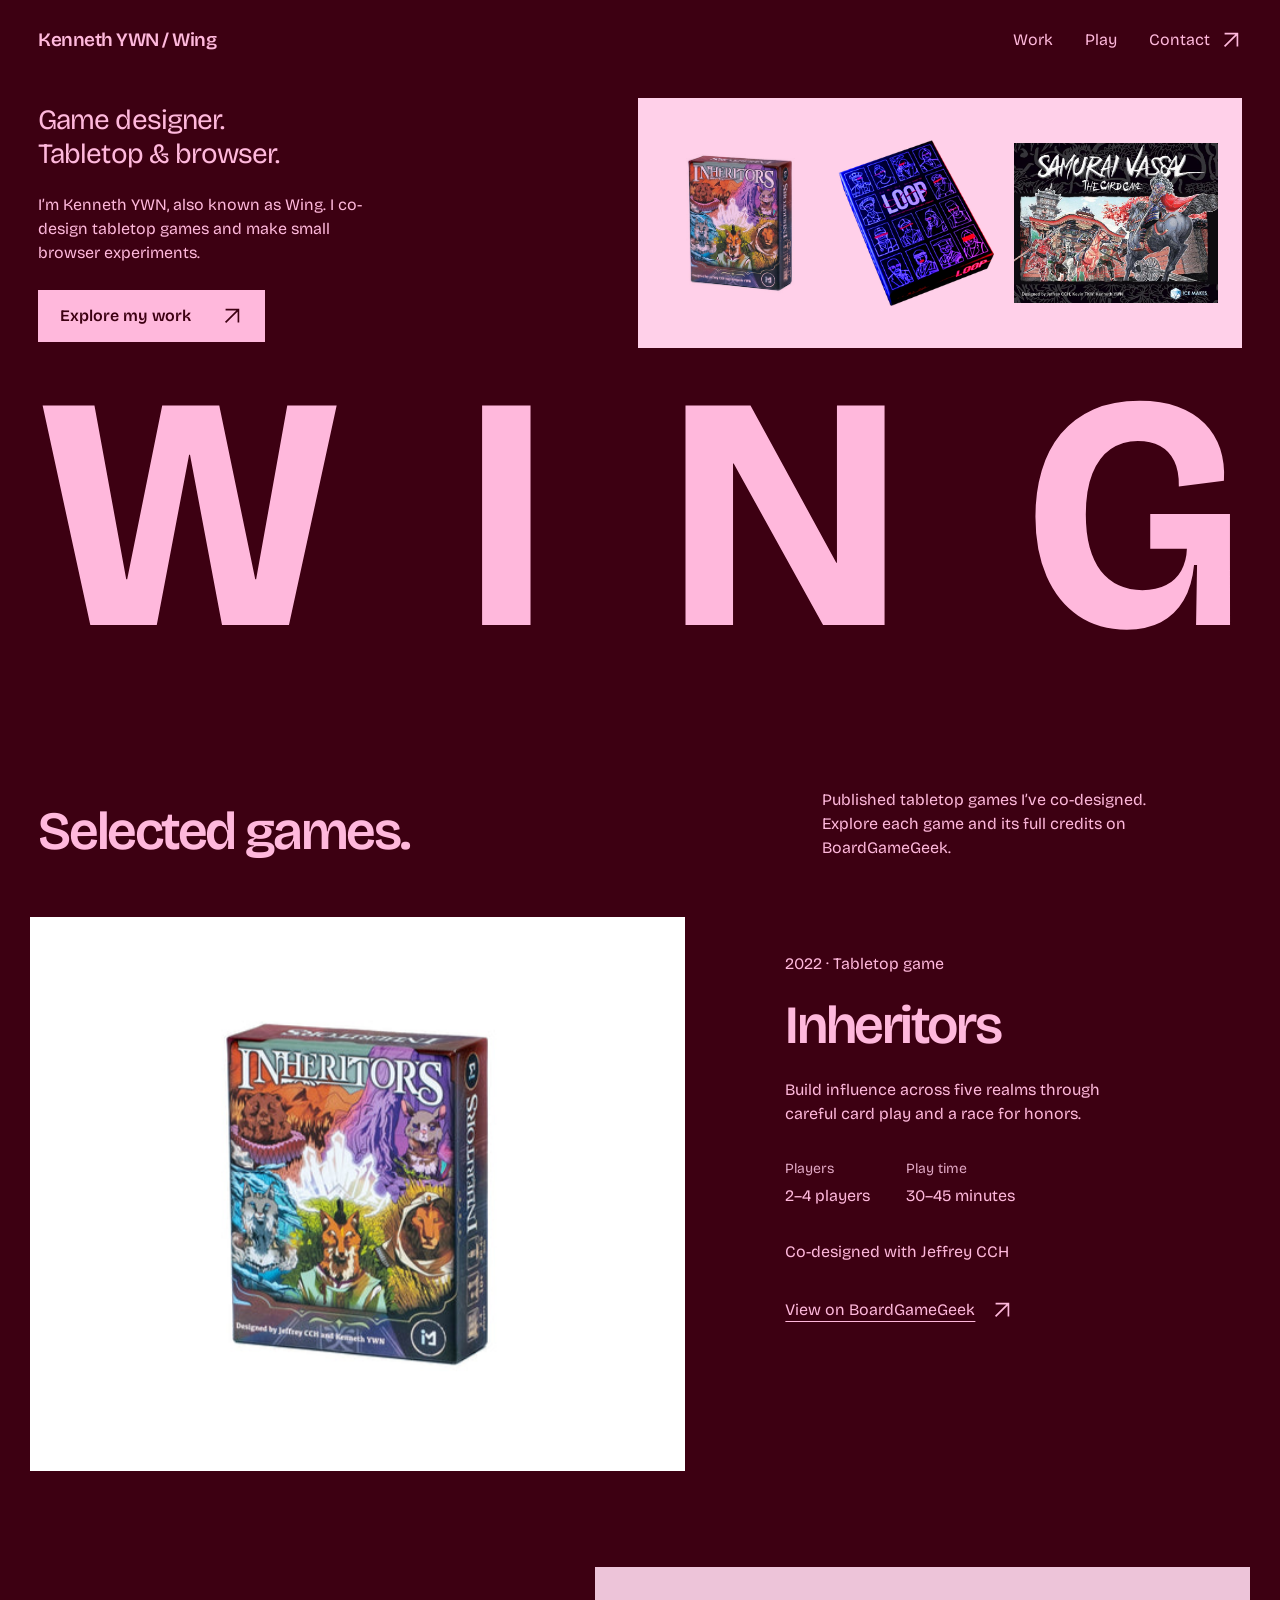
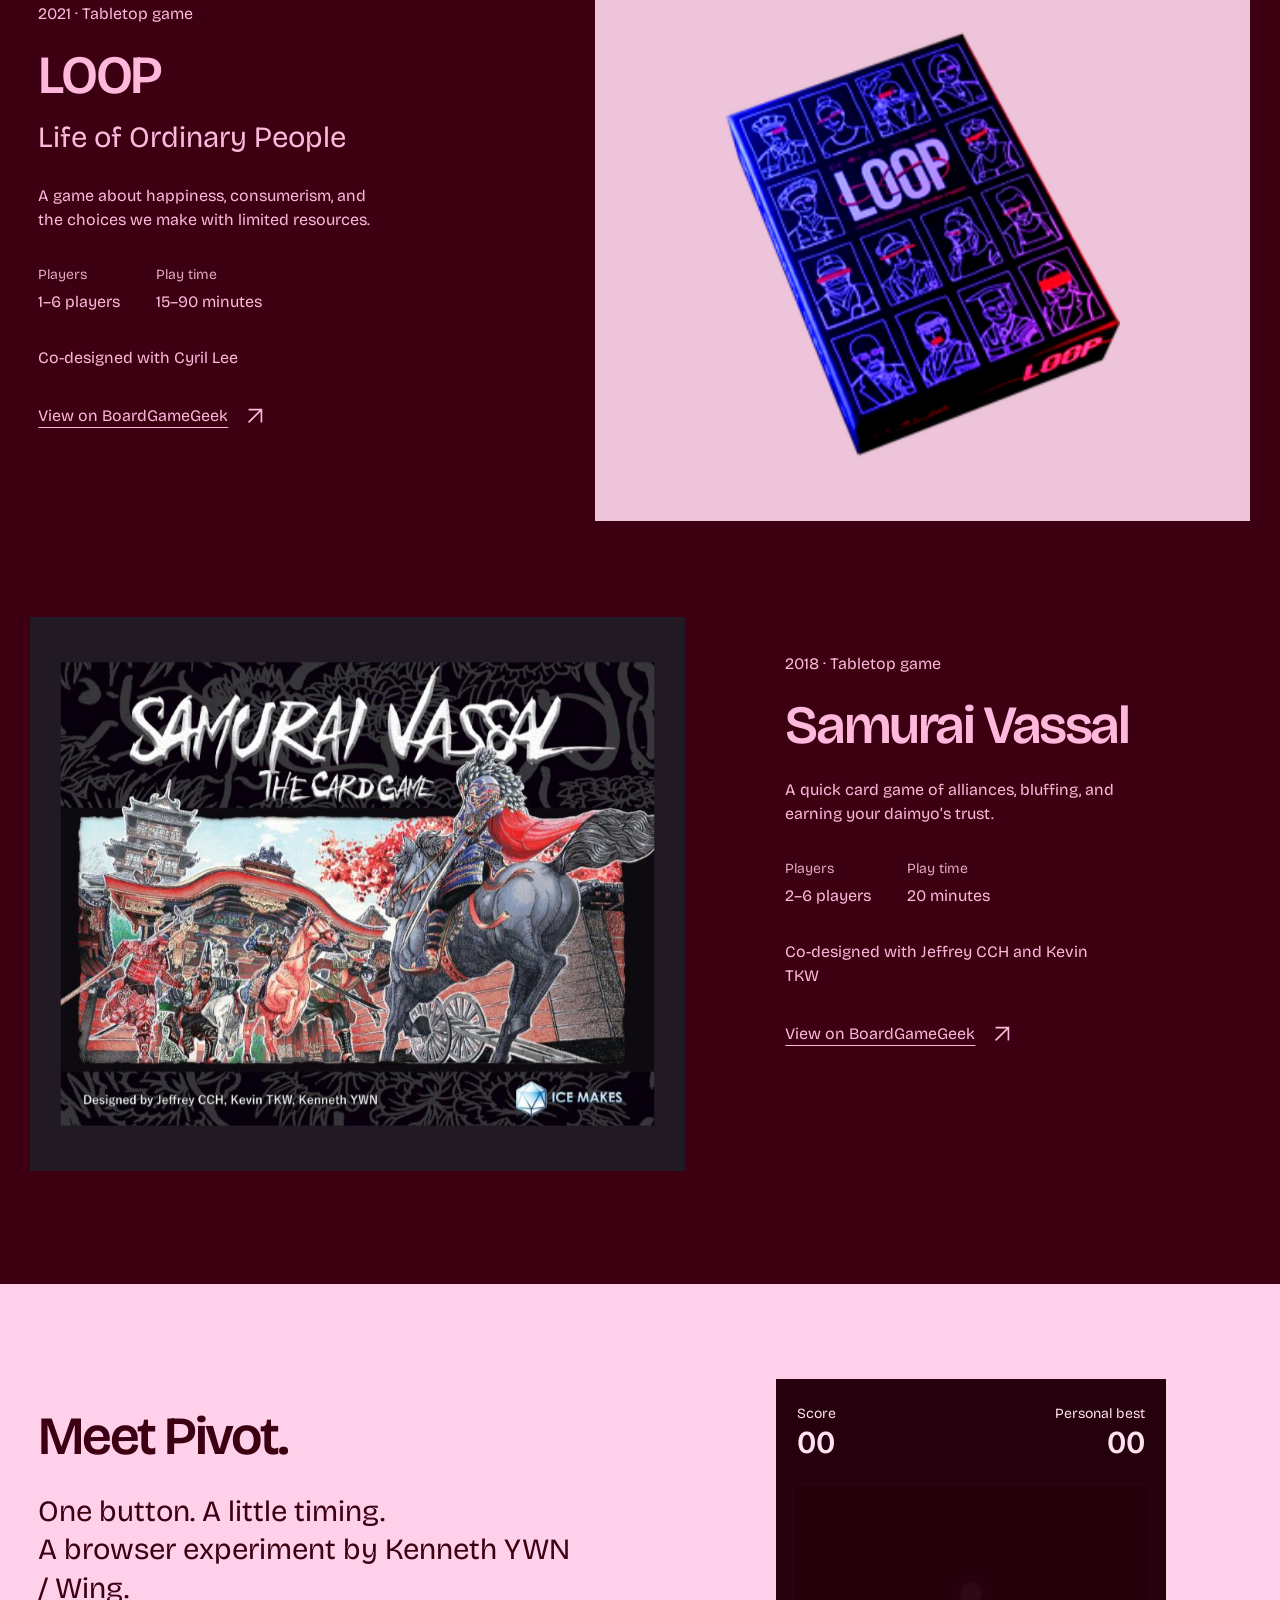
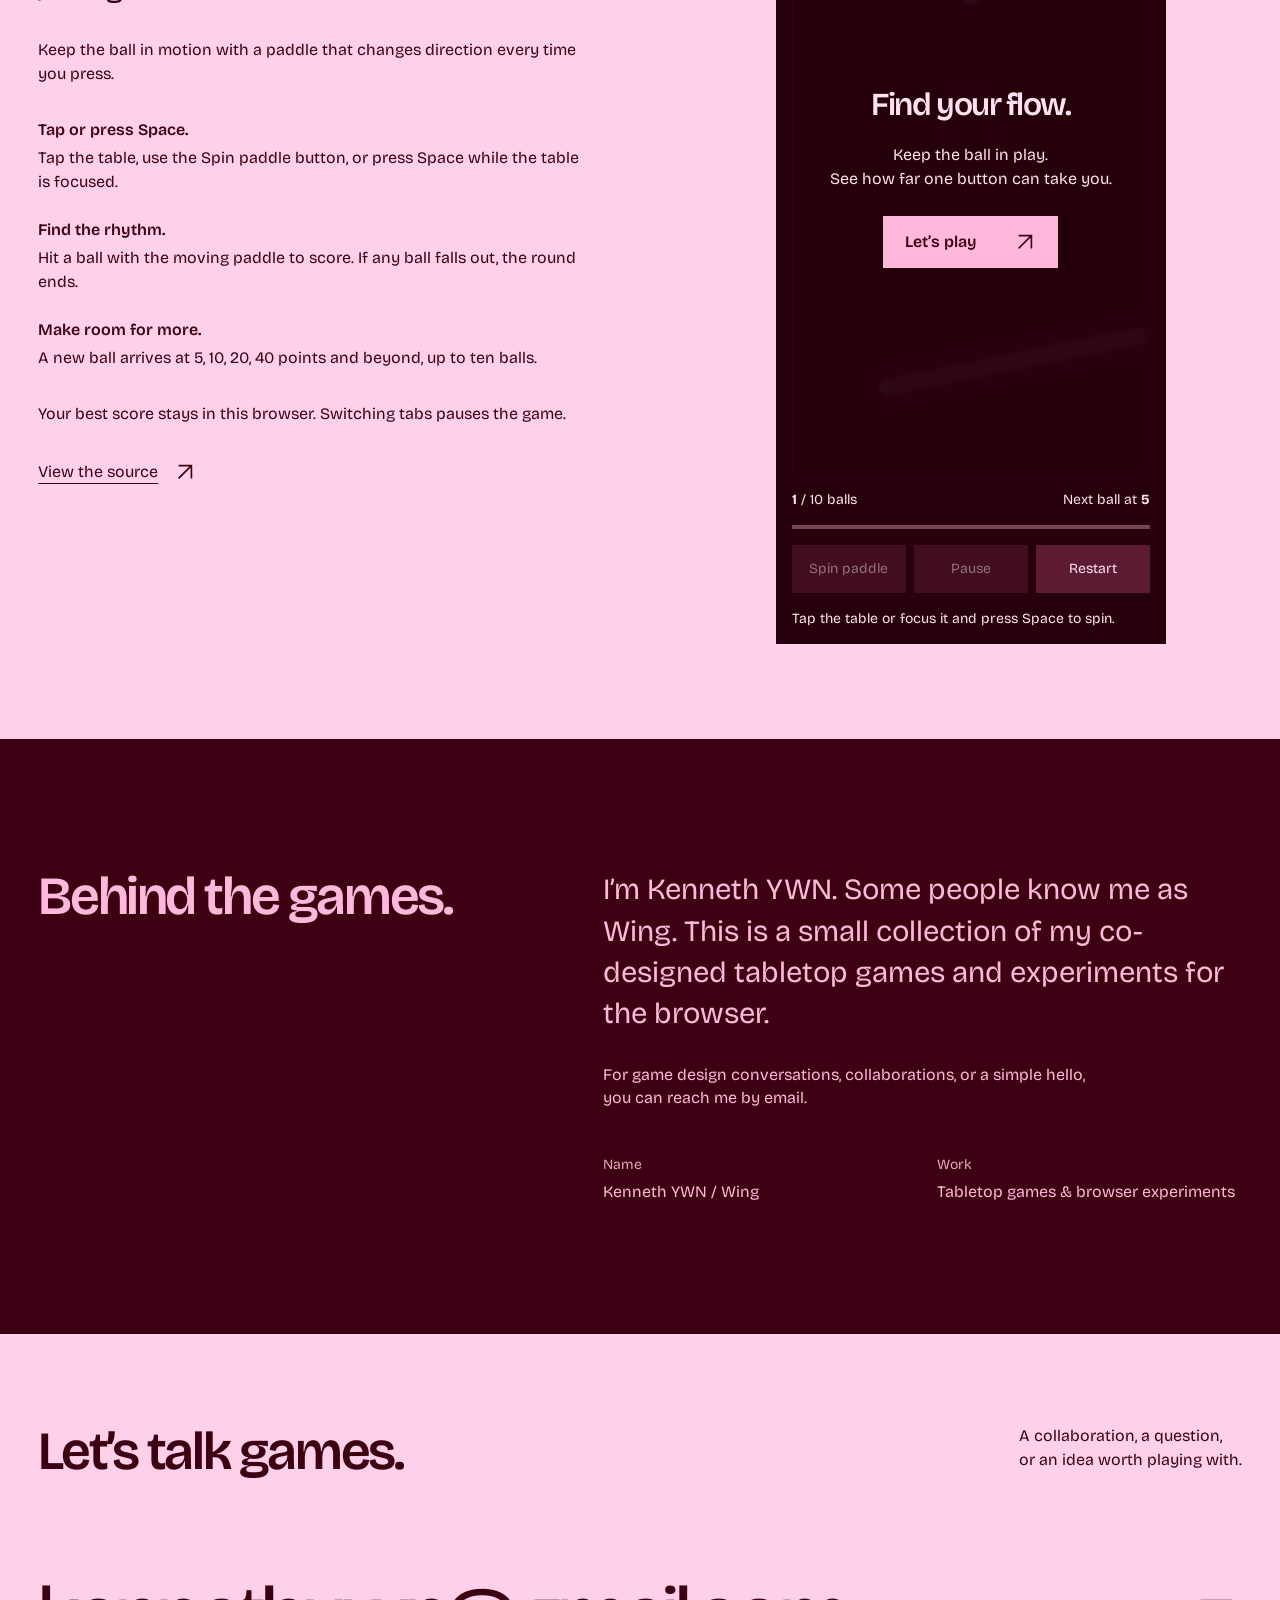
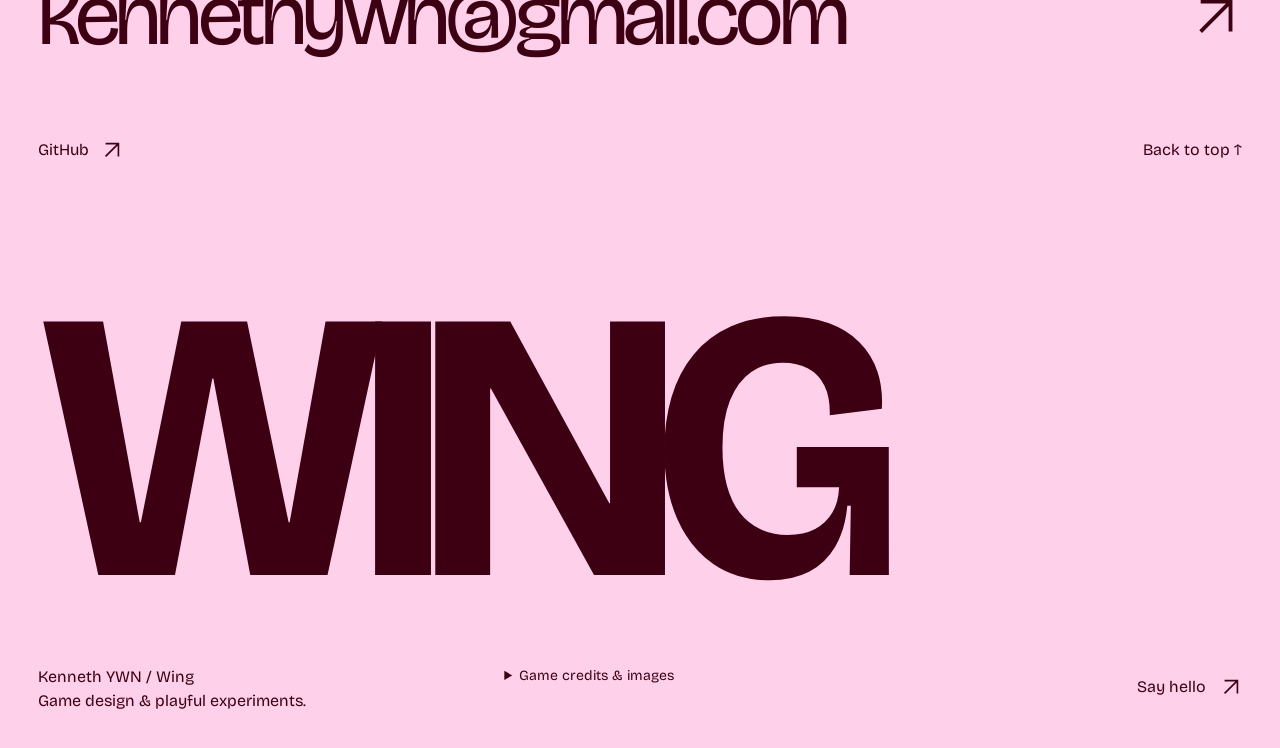
==== commit fb4384c9: "Refresh Wing portfolio with accessible editorial design Use UI/UX Pro Max and Taste Skill guidance f" ====
--- a/index.html
+++ b/index.html
@@ -1,35 +1,26 @@
-<!DOCTYPE html>
-<html lang="en">
-<head>
-<meta charset="UTF-8"><meta name="viewport" content="width=device-width,initial-scale=1">
-<meta name="theme-color" content="#f5f3ec">
-<meta name="description" content="Kenneth YWN (Wing)'s game design portfolio. Explore tabletop games including Inheritors, LOOP, and Samurai Vassal, and play Pivot, a one-button browser experiment.">
-<meta name="author" content="Kenneth YWN (Wing)">
-<title>Kenneth YWN (Wing) — Game design &amp; playful experiments</title>
-<link rel="icon" href="favicon.svg" type="image/svg+xml"><link rel="stylesheet" href="style.css">
-</head>
-<body>
-<a class="skip" href="#play">Skip to game</a>
-<div class="page">
-<header class="header"><a class="owner-brand" href="#" aria-label="Kenneth YWN, also known as Wing, home"><span class="brand-icon" aria-hidden="true">↗</span><span>Kenneth YWN <span class="alias">/ Wing</span><small>GAME DESIGN &amp; PLAYFUL EXPERIMENTS</small></span></a><nav aria-label="Main navigation"><a href="#work">Selected work</a><a href="#play">Play Pivot</a><a href="#contact">Contact ↗</a></nav></header>
-<main>
-<section class="hero" aria-labelledby="title">
-<div class="intro"><p class="eyebrow"><span></span> PIVOT / A BROWSER EXPERIMENT</p><h1 id="title">A little timing.<br>A lot of<br><em>possibility.</em></h1><p class="lede">One ball. One paddle. One button.<br>A small game by <a class="text-link" href="#contact">Kenneth YWN (Wing)</a>.</p><a class="cta" href="#play">Take it for a spin <span aria-hidden="true">↗</span></a><p class="micro">FREE TO PLAY <span>·</span> NO DOWNLOAD <span>·</span> JUST YOU</p><div class="intro-bottom"><span class="orbit" aria-hidden="true">✳</span><p>From tabletop games<br>to playful little experiments.</p><a href="#work" aria-label="Explore selected work">↓</a></div></div>
-<div class="arcade" id="play"><div class="cabinet-top"><span><i></i> PIVOT / 001</span><span>THE ORIGINAL</span></div><div class="scoreboard" aria-label="Game statistics"><div><span>YOUR SCORE</span><strong id="score">00</strong></div><div><span>PERSONAL BEST</span><strong id="best">00</strong></div></div>
-<div class="table"><canvas id="gameCanvas" width="390" height="644" tabindex="0" aria-label="Pinball playing field. Press Space or tap to spin the paddle. Use the buttons to start, pause, or restart."></canvas><div class="overlay" id="overlay"><span class="overlay-star" aria-hidden="true">✳</span><p class="eyebrow">A SMALL GAME OF TIMING</p><h2 id="overlayTitle">Find your flow.</h2><p id="overlayText">Keep the ball in play.<br>See how far one button can take you.</p><button id="playButton" class="play-button">Let's play <span aria-hidden="true">↗</span></button><span class="overlay-hint">TAP THE TABLE OR PRESS SPACE</span></div></div>
-<div class="cabinet-bottom"><span><b id="balls">1</b> / 10 BALLS</span><div><button id="pauseButton" disabled>Pause</button><button id="restartButton" aria-label="Restart game">Restart ↻</button></div></div><div class="next"><span>NEXT BALL AT <b id="threshold">5</b> POINTS</span><span class="progress-track"><span id="progress"></span></span></div>
-</div>
-<div class="side-note" aria-hidden="true">LESS CONTROL. MORE FLOW.</div>
+<!doctype html>
+<html lang="en"><head>
+<meta charset="utf-8"><meta name="viewport" content="width=device-width,initial-scale=1">
+<meta name="theme-color" content="#3d0012"><meta name="author" content="Kenneth YWN (Wing)">
+<meta name="description" content="Kenneth YWN, also known as Wing. Game designer and co-designer of Inheritors, LOOP, and Samurai Vassal. Explore the work or play Pivot in your browser.">
+<title>Kenneth YWN / Wing — Game designer</title>
+<meta property="og:title" content="Kenneth YWN / Wing — Game designer"><meta property="og:description" content="Tabletop games and playful browser experiments. Explore selected work and play Pivot."><meta property="og:type" content="website">
+<link rel="icon" href="favicon.svg" type="image/svg+xml"><link rel="preconnect" href="https://fonts.googleapis.com"><link rel="preconnect" href="https://fonts.gstatic.com" crossorigin>
+<link href="https://fonts.googleapis.com/css2?family=Bricolage+Grotesque:opsz,wght@12..96,400;12..96,500;12..96,600;12..96,700&display=swap" rel="stylesheet">
+<link rel="stylesheet" href="style.css"></head>
+<body id="top"><a class="skip" href="#main">Skip to content</a>
+<header class="site-header frame"><a class="brand" href="#top" aria-label="Kenneth YWN, also known as Wing, home">Kenneth YWN / Wing</a><nav aria-label="Main navigation"><a href="#work">Work</a><a href="#play">Play</a><a href="#contact">Contact <svg viewBox="0 0 24 24" fill="none" aria-hidden="true"><path d="M5 19 19 5M5 5h14v14" stroke="currentColor" stroke-width="1.8"/></svg></a></nav></header>
+<main id="main">
+<section class="hero frame" aria-labelledby="hero-title">
+<div class="hero-top"><div class="hero-copy"><p class="hero-role">Game designer. <br>Tabletop &amp; browser.</p><p>I’m Kenneth YWN, also known as Wing. I co-design tabletop games and make small browser experiments.</p><a class="button" href="#work">Explore my work <svg viewBox="0 0 24 24" fill="none" aria-hidden="true"><path d="M5 19 19 5M5 5h14v14" stroke="currentColor" stroke-width="1.8"/></svg></a></div><div class="hero-shelf" aria-label="Selected tabletop games"><a href="#inheritors" class="shelf-object inheritors" aria-label="Explore Inheritors"><img src="inheritors.jpg" width="533" height="533" alt="Inheritors game box, illustrated with the five animal realms" fetchpriority="high"></a><a href="#loop" class="shelf-object loop" aria-label="Explore LOOP"><img src="loop.png" width="230" height="250" alt="LOOP: Life of Ordinary People game box" fetchpriority="high"></a><a href="#samurai" class="shelf-object samurai" aria-label="Explore Samurai Vassal"><img src="samurai-vassal.jpg" width="768" height="601" alt="Samurai Vassal cover with illustrated samurai" fetchpriority="high"></a></div></div>
+<h1 id="hero-title" class="monument"><span class="sr-only">Wing — Kenneth YWN, game designer</span><span aria-hidden="true">W</span><span aria-hidden="true">I</span><span aria-hidden="true">N</span><span aria-hidden="true">G</span></h1>
 </section>
-<section class="portfolio" id="work" aria-labelledby="work-title">
-<div class="section-heading"><div><p class="eyebrow">SELECTED WORK / TABLETOP</p><h2 id="work-title">Designed for <em>the table.</em></h2></div><p>Published tabletop games I've co-designed.<br>Explore the games and full credits on BoardGameGeek.</p></div>
-<div class="game-grid">
-<article class="project"><a class="project-cover inheritors" href="https://boardgamegeek.com/boardgame/367476/inheritors" target="_blank" rel="noopener" aria-label="Explore Inheritors on BoardGameGeek (opens in a new tab)"><img src="inheritors.jpg" width="533" height="533" alt="Inheritors game box featuring the five animal realms" loading="lazy"></a><div class="project-meta"><span>2022 / CARD GAME</span><span>01</span></div><h3><a href="https://boardgamegeek.com/boardgame/367476/inheritors" target="_blank" rel="noopener">Inheritors <span aria-hidden="true">↗</span></a></h3><p>Build influence across five realms through careful card play and a race for honors.</p><div class="game-facts"><span>2–4 players</span><span>30–45 min</span></div><p class="credit">Co-designed with Jeffrey CCH</p><a class="bgg-link" href="https://boardgamegeek.com/boardgame/367476/inheritors" target="_blank" rel="noopener">View on BoardGameGeek ↗</a></article>
-<article class="project"><a class="project-cover loop" href="https://boardgamegeek.com/boardgame/282700/loop-life-of-ordinary-people" target="_blank" rel="noopener" aria-label="Explore LOOP on BoardGameGeek (opens in a new tab)"><img src="loop.png" width="230" height="250" alt="LOOP: Life of Ordinary People game box" loading="lazy"></a><div class="project-meta"><span>2021 / CARD GAME</span><span>02</span></div><h3><a href="https://boardgamegeek.com/boardgame/282700/loop-life-of-ordinary-people" target="_blank" rel="noopener">LOOP <span aria-hidden="true">↗</span></a></h3><p class="project-subtitle">Life of Ordinary People</p><p>A game about happiness, consumerism, and the choices we make with limited resources.</p><div class="game-facts"><span>1–6 players</span><span>15–90 min</span></div><p class="credit">Co-designed with Cyril Lee</p><a class="bgg-link" href="https://boardgamegeek.com/boardgame/282700/loop-life-of-ordinary-people" target="_blank" rel="noopener">View on BoardGameGeek ↗</a></article>
-<article class="project"><a class="project-cover samurai" href="https://boardgamegeek.com/boardgame/234101/samurai-vassal" target="_blank" rel="noopener" aria-label="Explore Samurai Vassal on BoardGameGeek (opens in a new tab)"><img src="samurai-vassal.jpg" width="768" height="601" alt="Samurai Vassal game cover with illustrated samurai" loading="lazy"></a><div class="project-meta"><span>2018 / CARD GAME</span><span>03</span></div><h3><a href="https://boardgamegeek.com/boardgame/234101/samurai-vassal" target="_blank" rel="noopener">Samurai Vassal <span aria-hidden="true">↗</span></a></h3><p>A quick card game of alliances, bluffing, and earning your daimyo's trust.</p><div class="game-facts"><span>2–6 players</span><span>20 min</span></div><p class="credit">Co-designed with Jeffrey CCH &amp; Kevin TKW</p><a class="bgg-link" href="https://boardgamegeek.com/boardgame/234101/samurai-vassal" target="_blank" rel="noopener">View on BoardGameGeek ↗</a></article>
-</div><p class="image-credits">Game information: BoardGameGeek. Cover images: <a href="https://icemakesgames.com/products/inheritors" target="_blank" rel="noopener">Ice Makes</a>, <a href="https://tabletopia.com/games/loop" target="_blank" rel="noopener">Tabletopia</a>, and <a href="https://dicetower.com/board-game/234101" target="_blank" rel="noopener">The Dice Tower</a>. Artwork belongs to its respective owners.</p>
+<section class="work frame" id="work" aria-labelledby="work-title"><div class="section-intro"><h2 id="work-title">Selected games.</h2><p>Published tabletop games I’ve co-designed.<br>Explore each game and its full credits on BoardGameGeek.</p></div>
+<article class="project inheritors " id="inheritors"><a class="project-visual" href="https://boardgamegeek.com/boardgame/367476/inheritors" target="_blank" rel="noopener" aria-label="Inheritors on BoardGameGeek (opens in a new tab)"><img src="inheritors.jpg" width="533" height="533" alt="Inheritors game box, illustrated with the five animal realms" loading="lazy"></a><div class="project-info"><p class="project-year">2022 · Tabletop game</p><h3>Inheritors</h3><p>Build influence across five realms through careful card play and a race for honors.</p><dl class="facts"><div><dt>Players</dt><dd>2–4 players</dd></div><div><dt>Play time</dt><dd>30–45 minutes</dd></div></dl><p class="co-credit">Co-designed with Jeffrey CCH</p><a class="text-link" href="https://boardgamegeek.com/boardgame/367476/inheritors" target="_blank" rel="noopener">View on BoardGameGeek <svg viewBox="0 0 24 24" fill="none" aria-hidden="true"><path d="M5 19 19 5M5 5h14v14" stroke="currentColor" stroke-width="1.8"/></svg></a></div></article><article class="project loop reverse" id="loop"><a class="project-visual" href="https://boardgamegeek.com/boardgame/282700/loop-life-of-ordinary-people" target="_blank" rel="noopener" aria-label="LOOP on BoardGameGeek (opens in a new tab)"><img src="loop.png" width="230" height="250" alt="LOOP: Life of Ordinary People game box" loading="lazy"></a><div class="project-info"><p class="project-year">2021 · Tabletop game</p><h3>LOOP</h3><p class="subtitle">Life of Ordinary People</p><p>A game about happiness, consumerism, and the choices we make with limited resources.</p><dl class="facts"><div><dt>Players</dt><dd>1–6 players</dd></div><div><dt>Play time</dt><dd>15–90 minutes</dd></div></dl><p class="co-credit">Co-designed with Cyril Lee</p><a class="text-link" href="https://boardgamegeek.com/boardgame/282700/loop-life-of-ordinary-people" target="_blank" rel="noopener">View on BoardGameGeek <svg viewBox="0 0 24 24" fill="none" aria-hidden="true"><path d="M5 19 19 5M5 5h14v14" stroke="currentColor" stroke-width="1.8"/></svg></a></div></article><article class="project samurai " id="samurai"><a class="project-visual" href="https://boardgamegeek.com/boardgame/234101/samurai-vassal" target="_blank" rel="noopener" aria-label="Samurai Vassal on BoardGameGeek (opens in a new tab)"><img src="samurai-vassal.jpg" width="768" height="601" alt="Samurai Vassal cover with illustrated samurai" loading="lazy"></a><div class="project-info"><p class="project-year">2018 · Tabletop game</p><h3>Samurai Vassal</h3><p>A quick card game of alliances, bluffing, and earning your daimyo’s trust.</p><dl class="facts"><div><dt>Players</dt><dd>2–6 players</dd></div><div><dt>Play time</dt><dd>20 minutes</dd></div></dl><p class="co-credit">Co-designed with Jeffrey CCH and Kevin TKW</p><a class="text-link" href="https://boardgamegeek.com/boardgame/234101/samurai-vassal" target="_blank" rel="noopener">View on BoardGameGeek <svg viewBox="0 0 24 24" fill="none" aria-hidden="true"><path d="M5 19 19 5M5 5h14v14" stroke="currentColor" stroke-width="1.8"/></svg></a></div></article>
 </section>
-<section class="how" id="how-to" aria-labelledby="how-title"><div class="how-heading"><p class="eyebrow">THE BEAUTY IS IN THE BASICS</p><h2 id="how-title">One button.<br>Endless <em>“one more.”</em></h2><p>No complicated controls. Just a small challenge<br class="desktop"> that gets a little bigger with every hit.</p></div><ol class="steps"><li><span class="number">01</span><div><h3>Tap. Spin. Repeat.</h3><p>Tap the table or press <kbd>space</kbd> to spin the paddle. Each press reverses its direction.</p></div><span class="step-icon" aria-hidden="true">↻</span></li><li><span class="number">02</span><div><h3>Keep the rhythm.</h3><p>Strike the ball while the paddle is moving to score. If a ball falls out, the round is over.</p></div><span class="step-icon" aria-hidden="true">↗</span></li><li><span class="number">03</span><div><h3>Make room for more.</h3><p>Unlock another ball at 5, 10, 20, 40 points and beyond. More balls. More beautiful chaos.</p></div><span class="step-icon" aria-hidden="true">✳</span></li></ol></section>
-<section class="contact" id="contact" aria-labelledby="contact-title"><div class="contact-about"><p class="eyebrow">THE PERSON BEHIND THE PLAY</p><h2 id="contact-title">Kenneth YWN<span>.</span></h2><p class="also-known">Also known as <strong>Wing</strong>.</p><p>Game designer. Tabletop games and browser experiments.<br>Thanks for taking a look around.</p><a href="https://github.com/ai-user-cloub/html-game" target="_blank" rel="noopener">Explore the source on GitHub ↗</a></div><div class="contact-invite"><span aria-hidden="true">↗</span><h3>Have a game in mind?<br><em>Let's talk.</em></h3><a class="email" href="mailto:kennethywn@gmail.com">kennethywn@gmail.com <span aria-hidden="true">↗</span></a><p>For collaborations, game design conversations,<br>or a simple hello.</p></div></section>
-</main><footer><a class="footer-name" href="#">Kenneth YWN / Wing</a><p>Game design &amp; playful experiments.</p><a href="mailto:kennethywn@gmail.com">Get in touch ↗</a></footer>
-</div><script src="game.js"></script></body></html>
+<section class="play-section" id="play" aria-labelledby="play-title"><div class="play-layout frame"><div class="play-copy"><h2 id="play-title">Meet Pivot.</h2><p class="play-intro">One button. A little timing.<br>A browser experiment by Kenneth YWN / Wing.</p><p>Keep the ball in motion with a paddle that changes direction every time you press.</p><ul class="instructions"><li><strong>Tap or press Space.</strong> Tap the table, use the Spin paddle button, or press Space while the table is focused.</li><li><strong>Find the rhythm.</strong> Hit a ball with the moving paddle to score. If any ball falls out, the round ends.</li><li><strong>Make room for more.</strong> A new ball arrives at 5, 10, 20, 40 points and beyond, up to ten balls.</li></ul><p class="play-note">Your best score stays in this browser. Switching tabs pauses the game.</p><a class="text-link" href="https://github.com/ai-user-cloub/html-game" target="_blank" rel="noopener">View the source <svg viewBox="0 0 24 24" fill="none" aria-hidden="true"><path d="M5 19 19 5M5 5h14v14" stroke="currentColor" stroke-width="1.8"/></svg></a></div>
+<div class="game-shell" data-ui><div class="scoreboard" aria-label="Game statistics"><div><span>Score</span><strong id="score">00</strong></div><div><span>Personal best</span><strong id="best">00</strong></div></div><div class="table"><canvas id="gameCanvas" width="390" height="644" tabindex="0" aria-label="Pivot playing field" aria-describedby="game-help"></canvas><div class="overlay" id="overlay"><h3 id="overlayTitle">Find your flow.</h3><p id="overlayText">Keep the ball in play.<br>See how far one button can take you.</p><button id="playButton" class="button">Let’s play <svg viewBox="0 0 24 24" fill="none" aria-hidden="true"><path d="M5 19 19 5M5 5h14v14" stroke="currentColor" stroke-width="1.8"/></svg></button></div></div><div class="game-meta"><span><b id="balls">1</b> / 10 balls</span><span>Next ball at <b id="threshold">5</b></span></div><div class="progress-track" aria-hidden="true"><span id="progress"></span></div><div class="game-controls"><button id="spinButton" disabled>Spin paddle</button><button id="pauseButton" disabled>Pause</button><button id="restartButton">Restart</button></div><p id="game-help">Tap the table or focus it and press Space to spin.</p><p id="gameStatus" class="sr-only" role="status" aria-live="polite">Ready to play.</p><noscript><p>Enable JavaScript to play Pivot. The portfolio and contact links work without it.</p></noscript></div></div></section>
+<section class="about frame" id="about" aria-labelledby="about-title"><h2 id="about-title">Behind the games.</h2><div class="about-content"><p>I’m Kenneth YWN. Some people know me as Wing. This is a small collection of my co-designed tabletop games and experiments for the browser.</p><p>For game design conversations, collaborations, or a simple hello, you can reach me by email.</p><dl class="about-facts"><div><dt>Name</dt><dd>Kenneth YWN / Wing</dd></div><div><dt>Work</dt><dd>Tabletop games &amp; browser experiments</dd></div></dl></div></section>
+<section class="contact" id="contact" aria-labelledby="contact-title"><div class="frame"><div class="contact-top"><h2 id="contact-title">Let’s talk games.</h2><p>A collaboration, a question,<br>or an idea worth playing with.</p></div><a class="contact-email" href="mailto:kennethywn@gmail.com"><span>kennethywn@</span><span>gmail.com</span><svg viewBox="0 0 24 24" fill="none" aria-hidden="true"><path d="M5 19 19 5M5 5h14v14" stroke="currentColor" stroke-width="1.8"/></svg></a><div class="contact-links"><a href="https://github.com/ai-user-cloub/html-game" target="_blank" rel="noopener">GitHub <svg viewBox="0 0 24 24" fill="none" aria-hidden="true"><path d="M5 19 19 5M5 5h14v14" stroke="currentColor" stroke-width="1.8"/></svg></a><a href="#top">Back to top ↑</a></div></div></section>
+</main><footer class="site-footer frame"><p class="footer-name" aria-label="Kenneth YWN, also known as Wing">WING</p><div class="footer-bottom"><p>Kenneth YWN / Wing<br>Game design &amp; playful experiments.</p><details class="credits"><summary>Game credits &amp; images</summary><p>Game information: BoardGameGeek. Cover images: <a href="https://icemakesgames.com/products/inheritors" target="_blank" rel="noopener">Inheritors / Ice Makes</a>, <a href="https://tabletopia.com/games/loop" target="_blank" rel="noopener">LOOP / Tabletopia</a>, and <a href="https://dicetower.com/board-game/234101" target="_blank" rel="noopener">Samurai Vassal / The Dice Tower</a>. Artwork belongs to its respective owners. Full co-designer credits appear with each game.</p></details><a href="mailto:kennethywn@gmail.com">Say hello <svg viewBox="0 0 24 24" fill="none" aria-hidden="true"><path d="M5 19 19 5M5 5h14v14" stroke="currentColor" stroke-width="1.8"/></svg></a></div></footer>
+<script src="game.js"></script><script src="site.js"></script></body></html>
--- a/style.css
+++ b/style.css
@@ -1,9 +1,8 @@
-@import url('https://fonts.googleapis.com/css2?family=DM+Sans:wght@400;500;600;700&family=Manrope:wght@400;500;600;700;800&display=swap');
-.owner-brand{display:flex;align-items:center;gap:12px;font-family:'Manrope',sans-serif;font-size:21px;font-weight:700;letter-spacing:-.8px}.owner-brand small{display:block;font:8px 'DM Sans',sans-serif;letter-spacing:1.15px;margin-top:5px}.text-link{border-bottom:1px solid #bec6b8}.text-link:hover{color:var(--accent)}.portfolio{border-top:1px solid var(--line);padding:65px 0}.section-heading{display:flex;justify-content:space-between;align-items:flex-end;gap:30px;margin-bottom:35px}.section-heading h2{font:500 38px/1.25 'Manrope',sans-serif;letter-spacing:-1.7px;margin:20px 0 0}.section-heading>p{font-size:12px;line-height:1.8;color:var(--muted);margin:0 0 4px}.game-grid{display:grid;grid-template-columns:repeat(3,minmax(0,1fr));gap:30px}.project{min-width:0;display:flex;flex-direction:column}.project-cover{height:245px;background:#ebece3;border:1px solid var(--line);display:grid;place-items:center;border-radius:6px;overflow:hidden}.project-cover img{width:100%;height:100%;object-fit:contain;max-height:245px}.project-cover.inheritors{background:#fff}.project-cover.inheritors img{transform:scale(1.18)}.project-cover.loop img{width:75%;height:84%;filter:drop-shadow(0 14px 10px #18201e25)}.project-cover.samurai{background:#211e25}.project-cover.samurai img{padding:16px}.project-meta{display:flex;justify-content:space-between;font-size:8px;letter-spacing:1px;color:var(--muted);margin:22px 0 12px}.project h3{font:500 25px/1.3 'Manrope',sans-serif;letter-spacing:-1px;margin:0 0 12px}.project h3 a{display:flex;align-items:center;justify-content:space-between}.project h3 a:hover{color:var(--accent)}.project h3 span{font-size:21px;color:var(--accent)}.project>p{font-size:12px;line-height:1.8;color:var(--muted);margin:0 0 17px}.project>p.project-subtitle{font-size:11px;margin-top:-8px;margin-bottom:12px;color:var(--ink)}.game-facts{display:flex;gap:10px;flex-wrap:wrap;margin-top:auto}.game-facts span{font-size:10px;border:1px solid #d5dace;border-radius:20px;padding:5px 9px}.project>p.credit{font-size:10px;margin:15px 0;color:var(--ink)}.bgg-link{font-size:11px;padding:12px 0;border-top:1px solid var(--line)}.bgg-link:hover{color:var(--accent)}.image-credits{font-size:9px;line-height:1.8;color:var(--muted);margin:22px 0 0}.image-credits a{text-decoration:underline;text-underline-offset:2px}.contact{border-top:1px solid var(--line);display:grid;grid-template-columns:1fr 1fr;gap:45px;padding:55px 0 65px}.contact-about h2{font:500 40px/1.2 'Manrope',sans-serif;letter-spacing:-1.7px;margin:25px 0 15px}.contact-about h2 span{color:var(--accent)}.contact-about>p:not(.eyebrow){font-size:13px;line-height:1.9;color:var(--muted)}.contact-about>a{display:inline-block;font-size:11px;border-bottom:1px solid var(--line);padding:10px 0;margin-top:8px}.contact-invite{position:relative;background:var(--ink);color:var(--paper);padding:34px;border-radius:8px}.contact-invite>span{position:absolute;right:28px;top:24px;font-size:32px;color:#e9a16e}.contact-invite h3{font-size:29px;line-height:1.3;letter-spacing:-.6px;margin:0 0 25px}.contact-invite em{color:#e9a16e}.email{display:flex;gap:10px;justify-content:space-between;font-size:18px;letter-spacing:-.4px;padding:10px 0 15px;border-bottom:1px solid #728777}.email:hover{color:#e9a16e}.contact-invite p{font-size:11px;line-height:1.8;color:#bac8b9;margin:18px 0 0}.footer-name{font:600 15px 'Manrope',sans-serif;color:var(--ink);letter-spacing:-.5px}
-@media(max-width:950px){.section-heading{align-items:flex-start;flex-direction:column;gap:18px}.game-grid{gap:20px}.project-cover{height:195px}.project-cover img{max-height:195px}.contact{gap:25px}.email{font-size:16px}}
-@media(max-width:760px){.owner-brand{font-size:17px;gap:9px}.owner-brand small{font-size:6px;letter-spacing:.6px}.owner-brand .brand-icon{flex-shrink:0}nav a:nth-child(2){display:none}.portfolio{padding:40px 0}.section-heading h2{font-size:32px}.game-grid{grid-template-columns:1fr;gap:34px}.project-cover{height:270px}.project-cover img{max-height:270px}.project-cover.loop img{width:auto}.project h3{font-size:27px}.project>p{font-size:13px}.project-meta{margin-top:18px}.game-facts{margin-top:0}.contact{grid-template-columns:1fr;padding:35px 0;gap:25px}.contact-about h2{font-size:36px}.contact-invite{padding:28px}.email{font-size:17px}.image-credits{font-size:9px}}
-:root{--paper:#f5f3ec;--ink:#233a32;--muted:#6d756b;--line:#d9ddd0;--accent:#af5636}*{box-sizing:border-box}html{scroll-behavior:smooth;scroll-padding-top:24px}body{margin:0;background:var(--paper);color:var(--ink);font-family:'DM Sans',sans-serif}a{color:inherit;text-decoration:none}button{font:inherit;cursor:pointer}button:disabled{opacity:.35;cursor:default}a:focus-visible,button:focus-visible,canvas:focus-visible{outline:3px solid var(--accent);outline-offset:5px}.skip{position:absolute;top:-100px;background:var(--ink);color:white;padding:15px;z-index:10}.skip:focus{top:10px}.page{max-width:1480px;margin:auto;padding:0 6.2%}.header{height:112px;border-bottom:1px solid var(--line);display:flex;align-items:center;justify-content:space-between}.brand{font-family:'Manrope',sans-serif;font-weight:800;font-size:36px;letter-spacing:-2px;display:flex;align-items:center;gap:11px}.brand-icon{width:35px;height:35px;display:grid;place-items:center;background:var(--ink);color:var(--paper);border-radius:50%;font-size:28px;line-height:1;letter-spacing:0}.brand-dot{margin-left:-10px;color:var(--accent)}nav{display:flex;gap:40px;font-size:13px;font-weight:500}nav a:hover,footer a:hover{color:var(--accent)}.source span{margin-left:13px}.hero{position:relative;display:grid;grid-template-columns:1fr 450px;gap:7%;padding:65px 35px 70px 0;align-items:center}.eyebrow{font-family:'DM Sans',sans-serif;font-weight:600;font-size:10px;letter-spacing:1.8px;display:flex;gap:9px;align-items:center}.eyebrow>span{width:6px;height:6px;background:var(--accent);border-radius:50%}h1{font-family:'Manrope',sans-serif;font-size:clamp(54px,5.8vw,84px);font-weight:500;letter-spacing:-5px;line-height:1.08;margin:30px 0 25px}em{font-family:Georgia,serif;font-weight:400;color:var(--accent)}.lede{font-size:16px;line-height:1.85;color:var(--muted)}.cta{display:inline-flex;align-items:center;gap:36px;border-bottom:1px solid var(--ink);padding:16px 0 12px;font-size:15px;font-weight:600;margin-top:10px}.cta:hover{color:var(--accent);border-color:var(--accent)}.cta span{font-size:24px}.micro{font-size:8px;letter-spacing:1.1px;color:var(--muted);margin-top:19px}.micro span{margin:0 7px}.intro-bottom{display:flex;gap:15px;align-items:center;margin-top:60px;padding-top:22px;border-top:1px solid var(--line);max-width:340px}.orbit{font-size:43px;color:var(--accent)}.intro-bottom p{font-size:11px;line-height:1.7;color:var(--muted)}.intro-bottom a{margin-left:auto;font-size:24px}.arcade{background:#e6e8dc;border:1px solid #cdd2c3;border-radius:17px;padding:17px;box-shadow:0 18px 35px -28px #243b32;scroll-margin-top:25px}.cabinet-top{display:flex;align-items:center;justify-content:space-between;font-size:8px;letter-spacing:1.5px;padding:1px 2px 17px;font-weight:600}.cabinet-top i{display:inline-block;width:6px;height:6px;border-radius:50%;background:#73937c;margin-right:6px}.scoreboard{display:flex;justify-content:space-between;padding:15px 18px 12px;background:#162524;color:#f2f0e5;border-radius:10px 10px 0 0;border-bottom:1px solid #31413d}.scoreboard>div{display:flex;flex-direction:column;gap:4px}.scoreboard>div:last-child{text-align:right}.scoreboard span{font-size:8px;letter-spacing:1.5px;color:#a8b6aa}.scoreboard strong{font-family:'Manrope',sans-serif;font-size:30px;font-weight:500;letter-spacing:-1px}.table{position:relative;overflow:hidden;background:#162524}canvas{display:block;width:100%;height:auto;max-height:490px;object-fit:contain;touch-action:none;cursor:pointer}.overlay{position:absolute;inset:0;background:#162524ed;display:flex;align-items:center;justify-content:center;flex-direction:column;text-align:center;color:#f5f3ec;padding:20px}.overlay[hidden]{display:none}.overlay-star{font-size:70px;line-height:1;color:#e9a16e;margin-bottom:32px}.overlay .eyebrow{color:#b7c6b9;font-size:8px;letter-spacing:1.9px}.overlay h2{font-family:Georgia,serif;font-weight:400;font-size:39px;letter-spacing:-1px;margin:12px 0}.overlay p:not(.eyebrow){font-size:12px;color:#aebfb3;line-height:1.85;margin:0 0 24px}.play-button{border:0;background:#e9a16e;border-radius:4px;color:#162524;font-weight:600;font-size:13px;padding:15px 23px;min-width:170px;display:flex;justify-content:space-between;gap:35px}.play-button:hover{background:#f6ba8f}.overlay-hint{font-size:7px;letter-spacing:1.2px;color:#a6b7a9;margin-top:20px}.cabinet-bottom{display:flex;align-items:center;justify-content:space-between;padding:12px 14px;background:#162524;border-radius:0 0 10px 10px;color:#aebfb3;font-size:8px;letter-spacing:1px;border-top:1px solid #31413d}.cabinet-bottom b{color:#f5f3ec}.cabinet-bottom button{color:#c7d2c5;background:none;border:0;padding:5px 7px;font-size:10px;letter-spacing:0}.cabinet-bottom button:hover:enabled{color:#e9a16e}.next{display:flex;gap:18px;align-items:center;margin:16px 2px 1px;font-size:8px;letter-spacing:1px}.progress-track{height:3px;background:#c7cebd;flex:1}.progress-track>span{display:block;height:3px;background:#af5636;width:0}.side-note{position:absolute;right:-25px;top:50%;font-size:8px;letter-spacing:2px;writing-mode:vertical-rl}.how{border-top:1px solid var(--line);padding:68px 0;display:grid;grid-template-columns:1fr 1fr;gap:10%}.how-heading h2{font-family:'Manrope',sans-serif;font-weight:500;font-size:36px;line-height:1.25;letter-spacing:-1.8px;margin:22px 0}.how-heading>p:last-child{font-size:12px;line-height:1.9;color:var(--muted)}.steps{list-style:none;padding:0;margin:0}.steps li{display:flex;gap:20px;padding:24px 0;border-bottom:1px solid var(--line);align-items:baseline}.steps li:first-child{padding-top:7px}.number{font-size:10px;color:var(--accent)}h3{font-size:15px;font-weight:500;margin:0 0 10px}.steps p{font-size:12px;line-height:1.8;color:var(--muted);margin:0;max-width:295px}.step-icon{margin-left:auto;font-size:25px;font-weight:400}.steps kbd{font:10px 'DM Sans',sans-serif;border:1px solid #c9ccbf;padding:1px 5px;border-radius:3px}.closing{border-top:1px solid var(--line);display:flex;align-items:center;gap:30px;padding:40px 0}.closing>span{font-size:54px;color:var(--accent)}.closing p{font-size:27px;line-height:1.3;letter-spacing:-.7px;margin:0}.closing>a{margin-left:auto;font-size:12px;border-bottom:1px solid var(--ink);padding:10px 0}footer{display:flex;align-items:center;justify-content:space-between;border-top:1px solid var(--line);padding:26px 0 32px;font-size:10px;color:var(--muted)}.brand.small{font-size:24px;letter-spacing:-1px;color:var(--ink)}footer p{margin:0}
-@media(min-width:1400px){.hero{grid-template-columns:1fr 470px}canvas{max-height:510px}}@media(max-width:1050px){.page{padding:0 5%}.hero{grid-template-columns:1fr 390px;gap:5%;padding-right:0}h1{font-size:62px;letter-spacing:-3px}.side-note{display:none}canvas{max-height:460px}.intro-bottom{margin-top:35px}.how{gap:6%}.how-heading h2{font-size:31px}}
-@media(max-width:760px){.header{height:83px}.brand{font-size:30px}.brand-icon{width:29px;height:29px;font-size:23px}nav{gap:18px;font-size:11px}.hero{grid-template-columns:1fr;padding:40px 0;gap:35px}.intro{max-width:500px}.eyebrow{font-size:9px}h1{font-size:64px;margin:22px 0;letter-spacing:-3px}.lede{font-size:15px}.intro-bottom{display:none}.arcade{width:100%;max-width:440px;justify-self:center}canvas{max-height:none}.how{grid-template-columns:1fr;padding:40px 0;gap:30px}.how-heading h2{font-size:34px}.how-heading>p:last-child{font-size:13px}.steps p{max-width:none}.steps li{padding:23px 0}.closing{gap:18px;flex-wrap:wrap;padding:30px 0}.closing p{font-size:24px}.closing>a{margin-left:66px}footer{gap:15px;flex-wrap:wrap}footer p{order:3;width:100%;font-size:10px}.micro{font-size:8px}}@media(prefers-reduced-motion:reduce){html{scroll-behavior:auto}}
-
-.owner-brand .alias{font-size:.7em;font-weight:500;color:var(--accent);letter-spacing:-.3px}.contact-about .also-known{margin-top:0;color:var(--accent);font-size:14px}.also-known strong{font-weight:600}@media(max-width:400px){.owner-brand{font-size:15px}.owner-brand small{font-size:5.5px}nav{gap:12px;font-size:10px}}
+:root{--bg:#3d0012;--surface:#4d0519;--ink:#ffb8dc;--muted:#e2a8c5;--accent:#ffb8dc;--accent-ink:#3d0012;--field:#ffd0e9;--gap:clamp(20px,3vw,48px);--body:clamp(16px,1.2vw,19px);--small:14px;--lead:clamp(23px,2.3vw,32px);--head:clamp(34px,4.2vw,60px);--ease:cubic-bezier(.22,1,.36,1)}*{box-sizing:border-box}html{scroll-behavior:smooth;scroll-padding-top:24px}body{margin:0;background:var(--bg);color:var(--ink);font-family:'Bricolage Grotesque',Arial,sans-serif;font-size:var(--body);line-height:1.5}a{color:inherit;text-decoration:none;cursor:pointer}button{font:inherit;cursor:pointer}button:disabled{cursor:default;opacity:.5}a,button,summary{touch-action:manipulation}a:focus-visible,button:focus-visible,summary:focus-visible,canvas:focus-visible{outline:3px solid currentColor;outline-offset:5px}a,button{transition:color 180ms ease,background-color 180ms ease,transform 180ms var(--ease)}a:hover{color:#fff}button:active,.button:active{transform:translateY(2px)}svg{width:22px;height:22px;flex-shrink:0}p,h1,h2,h3,dl,dd{margin:0}h1,h2,h3{font-weight:600;letter-spacing:-.045em;line-height:1.04;text-wrap:balance}h2{font-size:var(--head)}h3{font-size:var(--head)}p{max-width:65ch}img{display:block;max-width:100%;height:auto}strong{font-weight:600}.frame{padding-inline:var(--gap);max-width:1600px;margin-inline:auto}.sr-only{position:absolute!important;width:1px!important;height:1px!important;padding:0!important;margin:-1px!important;overflow:hidden!important;clip-path:inset(50%)!important;white-space:nowrap!important;border:0!important}.skip{position:fixed;z-index:10;top:12px;left:12px;background:var(--ink);color:var(--bg);padding:14px 20px;transform:translateY(-200%)}.skip:focus{transform:translateY(0)}.site-header{height:96px;display:flex;align-items:center;justify-content:space-between;gap:24px}.brand{font-size:19px;font-weight:600;letter-spacing:-.5px}nav{display:flex;gap:32px;align-items:center}nav a{display:flex;align-items:center;gap:10px;min-height:44px;font-size:16px}.hero{padding-top:30px}.hero-top{display:grid;grid-template-columns:1fr 1.2fr;gap:8%;align-items:center;min-height:310px}.hero-copy{max-width:460px}.hero-role{font-size:var(--lead);line-height:1.18;letter-spacing:-.035em;margin-bottom:22px}.hero-copy>p:not(.hero-role){max-width:35ch;font-size:var(--body)}.button{display:inline-flex;align-items:center;justify-content:space-between;gap:30px;min-height:52px;padding:14px 22px;background:var(--accent);color:var(--accent-ink);font-weight:600;border:0;border-radius:0;margin-top:25px}.button:hover{background:#fff;color:var(--bg)}.hero-shelf{display:flex;align-items:center;justify-content:space-between;gap:20px;background:var(--field);padding:24px;min-height:280px}.shelf-object{display:flex;align-items:center;justify-content:center;flex:1;min-width:0;transition:transform 320ms var(--ease)}.shelf-object:hover,.shelf-object:focus-visible{transform:translateY(-10px)}.shelf-object img{max-height:235px;object-fit:contain;width:100%}.shelf-object.inheritors img{mix-blend-mode:multiply;transform:scale(1.4)}.shelf-object.samurai{flex:1.3}.monument{display:flex;justify-content:space-between;align-items:baseline;font-size:clamp(124px,30vw,470px);font-weight:700;line-height:.88;letter-spacing:-.075em;padding-top:38px;padding-bottom:.12em;width:100%}.monument>span:not(.sr-only){display:block;animation:letter-rise 850ms var(--ease) both}.monument>span:nth-child(3){animation-delay:70ms}.monument>span:nth-child(4){animation-delay:140ms}.monument>span:nth-child(5){animation-delay:210ms}.section-intro{display:flex;justify-content:space-between;align-items:flex-end;gap:40px;margin-bottom:64px}.section-intro>p{max-width:420px}.work{padding-top:110px;padding-bottom:120px}.project{display:grid;grid-template-columns:1.4fr 1fr;gap:9%;align-items:start;margin-top:110px;scroll-margin-top:35px}.project:first-of-type{margin-top:0}.project-visual{display:flex;align-items:center;justify-content:center;min-height:540px;height:42vw;max-height:680px;background:#f0dce5;overflow:hidden}.project-visual img{height:100%;max-height:600px;width:100%;object-fit:contain;transition:transform 600ms var(--ease)}.project-visual:hover img{transform:scale(1.035)}.project.inheritors .project-visual{background:#fff}.project.inheritors .project-visual img{transform:scale(1.14)}.project.inheritors .project-visual:hover img{transform:scale(1.18)}.project.loop .project-visual{background:#edc4d9}.project.loop .project-visual img{height:78%;width:80%;image-rendering:auto}.project.samurai .project-visual{background:#211a25;padding:30px}.project-info{position:sticky;top:70px;padding-top:28px}.project-year{font-size:16px;margin-bottom:22px}.project-info h3{margin-bottom:24px}.project-info>p:not(.project-year){margin-bottom:24px;max-width:34ch}.project-info .subtitle{font-size:var(--lead);margin-top:-12px}.project.reverse{grid-template-columns:1fr 1.4fr}.project.reverse .project-visual{grid-column:2;grid-row:1}.project.reverse .project-info{grid-column:1;grid-row:1}.facts{display:flex;gap:36px;flex-wrap:wrap;margin-block:32px}.facts dt,.about-facts dt{font-size:14px;color:var(--muted);margin-bottom:5px}.facts dd{font-size:var(--body)}.project-info .co-credit{font-size:16px}.text-link{display:inline-flex;align-items:center;gap:16px;min-height:44px;text-decoration:underline;text-underline-offset:6px;text-decoration-thickness:1px}.text-link:hover svg{transform:translate(3px,-3px)}.text-link svg{transition:transform 200ms var(--ease)}.play-section{background:var(--field);color:var(--bg);padding-block:95px}.play-layout{display:grid;grid-template-columns:1fr 1fr;gap:10%;align-items:start}.play-copy{position:sticky;top:60px;padding-top:30px;max-width:550px}.play-copy h2{margin-bottom:28px}.play-intro{font-size:var(--lead);line-height:1.3;margin-bottom:30px}.play-copy>p:not(.play-intro){margin-bottom:24px}.instructions{list-style:none;padding:0;margin:32px 0}.instructions li{margin-top:24px}.instructions strong{display:block;margin-bottom:4px}.play-note{font-size:16px}.play-copy a:hover,.contact a:hover,.site-footer a:hover{color:#6c1740}.game-shell{width:min(100%,390px);justify-self:center;background:#26000c;color:#ffe2f2;padding:16px}.scoreboard{display:flex;justify-content:space-between;gap:20px;padding:8px 5px 20px}.scoreboard>div{display:flex;flex-direction:column}.scoreboard>div:last-child{text-align:right}.scoreboard span{font-size:14px}.scoreboard strong{font-size:32px;line-height:1.2;font-variant-numeric:tabular-nums}.table{position:relative}canvas{width:100%;height:auto;display:block;touch-action:none;cursor:pointer}.overlay{position:absolute;inset:0;background:#26000cf5;display:flex;flex-direction:column;align-items:center;justify-content:center;text-align:center;padding:22px}.overlay[hidden]{display:none}.overlay h3{font-size:32px;margin-bottom:22px}.overlay p{font-size:16px;line-height:1.5}.overlay .button{font-size:16px;background:#ffb8dc;color:#3d0012;min-width:175px}.game-meta{display:flex;justify-content:space-between;gap:12px;font-size:14px;padding:15px 0}.progress-track{height:4px;background:#794459}.progress-track>span{display:block;height:100%;background:#ffb8dc;width:0}.game-controls{display:flex;gap:8px;margin-top:16px}.game-controls button{flex:1;min-width:0;min-height:48px;border:0;background:#5c1b33;color:#ffe2f2;font-size:14px;padding:8px 6px}.game-controls button:hover:enabled{background:#ffb8dc;color:#3d0012}.game-shell #game-help{font-size:14px;margin-top:16px;line-height:1.4}.about{display:grid;grid-template-columns:1fr 1.4fr;gap:9%;padding-block:130px}.about-content>p{font-size:var(--lead);line-height:1.4;margin-bottom:30px}.about-content>p+p{font-size:var(--body);max-width:50ch}.about-facts{display:grid;grid-template-columns:1fr 1fr;gap:30px;margin-top:45px}.contact{background:var(--field);color:var(--bg);padding-block:90px 70px}.contact-top{display:flex;justify-content:space-between;align-items:flex-start;gap:36px}.contact-email{display:flex;align-items:baseline;font-size:clamp(28px,6.7vw,108px);letter-spacing:-.055em;line-height:1.2;margin-top:85px;min-height:44px}.contact-email svg{align-self:center;width:clamp(24px,4vw,64px);height:auto;margin-left:auto}.contact-links{display:flex;justify-content:space-between;gap:24px;margin-top:60px}.contact-links a{display:flex;align-items:center;gap:12px;min-height:44px}.site-footer{background:var(--field);color:var(--bg);max-width:none;padding-top:30px;padding-bottom:35px}.footer-name{font-size:30vw;line-height:.92;letter-spacing:-.075em;font-weight:700;max-width:none}.footer-bottom{display:grid;grid-template-columns:1fr 1.4fr auto;gap:50px;margin-top:40px;align-items:start}.footer-bottom>p{font-size:16px}.footer-bottom>a{display:flex;align-items:center;gap:14px;min-height:44px}.credits{font-size:14px;max-width:550px}.credits summary{cursor:pointer;min-height:44px;display:list-item;list-style-position:inside}.credits p{margin-top:12px;font-size:14px}.credits p a{text-decoration:underline;text-underline-offset:3px}.reveal{will-change:auto}@keyframes letter-rise{from{transform:translateY(24px);opacity:.65}to{transform:translateY(0);opacity:1}}@keyframes picture-settle{from{transform:scale(1.025)}to{transform:scale(1)}}
+@media(min-width:1000px) and (prefers-reduced-motion:no-preference){.project-visual{animation:picture-settle linear both;animation-timeline:view();animation-range:entry 0% cover 45%}}
+@media(max-width:1000px){.hero-top{gap:5%;grid-template-columns:1fr 1fr}.hero-shelf{gap:8px;padding:16px;min-height:220px}.hero-role{font-size:26px}.project,.project.reverse{gap:5%}.project-visual{min-height:440px}.project.samurai .project-visual{padding:20px}.project-info{padding-top:0}.play-layout{gap:5%}.play-intro{font-size:26px}.about{gap:5%}.footer-bottom{gap:24px}.contact-email{font-size:6.6vw}}
+@media(max-width:700px){:root{--gap:20px;--body:17px;--head:36px;--lead:24px}.site-header{height:auto;min-height:92px;flex-wrap:wrap;gap:2px;padding-top:16px;padding-bottom:12px}.brand{font-size:17px;min-height:32px;display:flex;align-items:center}nav{gap:24px;width:100%;justify-content:space-between}nav a{font-size:16px;min-height:44px}.hero{padding-top:22px}.hero-top{display:flex;flex-direction:column;gap:35px;align-items:stretch}.hero-copy{max-width:none}.hero-role{font-size:26px;margin-bottom:18px}.hero-role br{display:none}.hero-copy>p:not(.hero-role){max-width:36ch}.hero-copy .button{margin-top:22px}.hero-shelf{height:190px;min-height:190px;padding:18px;gap:16px}.shelf-object img{max-height:160px}.monument{font-size:29vw;padding-top:32px;padding-bottom:.16em;letter-spacing:-.07em}.work{padding-top:65px;padding-bottom:70px}.section-intro{display:block;margin-bottom:35px}.section-intro h2{margin-bottom:22px}.section-intro>p{max-width:38ch}.project,.project.reverse{display:flex;flex-direction:column;gap:27px;margin-top:65px}.project-visual{width:100%;height:auto;aspect-ratio:1;min-height:0;max-height:none}.project-visual img{height:100%;max-height:none}.project.loop .project-visual img{height:80%;width:auto}.project.samurai .project-visual{padding:20px}.project-info{position:static;padding-top:0}.project-info h3{font-size:36px;margin-bottom:20px}.project-year{margin-bottom:15px}.project-info>p:not(.project-year){max-width:38ch}.facts{margin-block:24px;gap:32px}.play-section{padding-block:55px}.play-layout{display:flex;flex-direction:column;gap:40px;align-items:stretch}.play-copy{position:static;padding-top:0;max-width:none}.play-copy h2{margin-bottom:22px}.play-intro{font-size:24px}.game-shell{align-self:center;padding:12px;width:min(100%,390px)}.game-controls button{font-size:14px}.game-meta{font-size:14px}.overlay h3{font-size:30px}.about{display:block;padding-block:70px}.about h2{margin-bottom:28px}.about-content>p{font-size:23px}.about-content>p+p{font-size:17px}.about-facts{gap:22px;grid-template-columns:1fr;margin-top:30px}.contact{padding-block:55px 40px}.contact-top{display:block}.contact-top h2{margin-bottom:24px}.contact-email{display:flex;flex-wrap:wrap;font-size:11.6vw;margin-top:45px;line-height:1.1;letter-spacing:-.06em}.contact-email>span{width:100%}.contact-email svg{position:absolute;right:24px;width:28px}.contact-links{margin-top:35px}.site-footer{padding-top:25px;padding-bottom:30px}.footer-name{font-size:29vw;line-height:1}.footer-bottom{grid-template-columns:1fr;gap:24px;margin-top:25px}.credits{font-size:14px}.footer-bottom>a{justify-self:start}}
+@media(prefers-reduced-motion:reduce){html{scroll-behavior:auto}*,*::before,*::after{animation:none!important;transition:none!important}.project-info,.play-copy{position:static}}
+.progress-track>span{width:100%;transform:scaleX(0);transform-origin:left}
+@media(min-width:701px){.site-header{height:80px}.hero{padding-top:18px}.hero-top{min-height:250px}.hero-shelf{min-height:250px}.shelf-object img{max-height:215px}.hero-role{font-size:28px}.monument{font-size:clamp(124px,26vw,420px);padding-top:24px;padding-bottom:.06em;line-height:.86}}
+.monument{letter-spacing:0}.hero-shelf .inheritors img{transform:scale(1.6)}
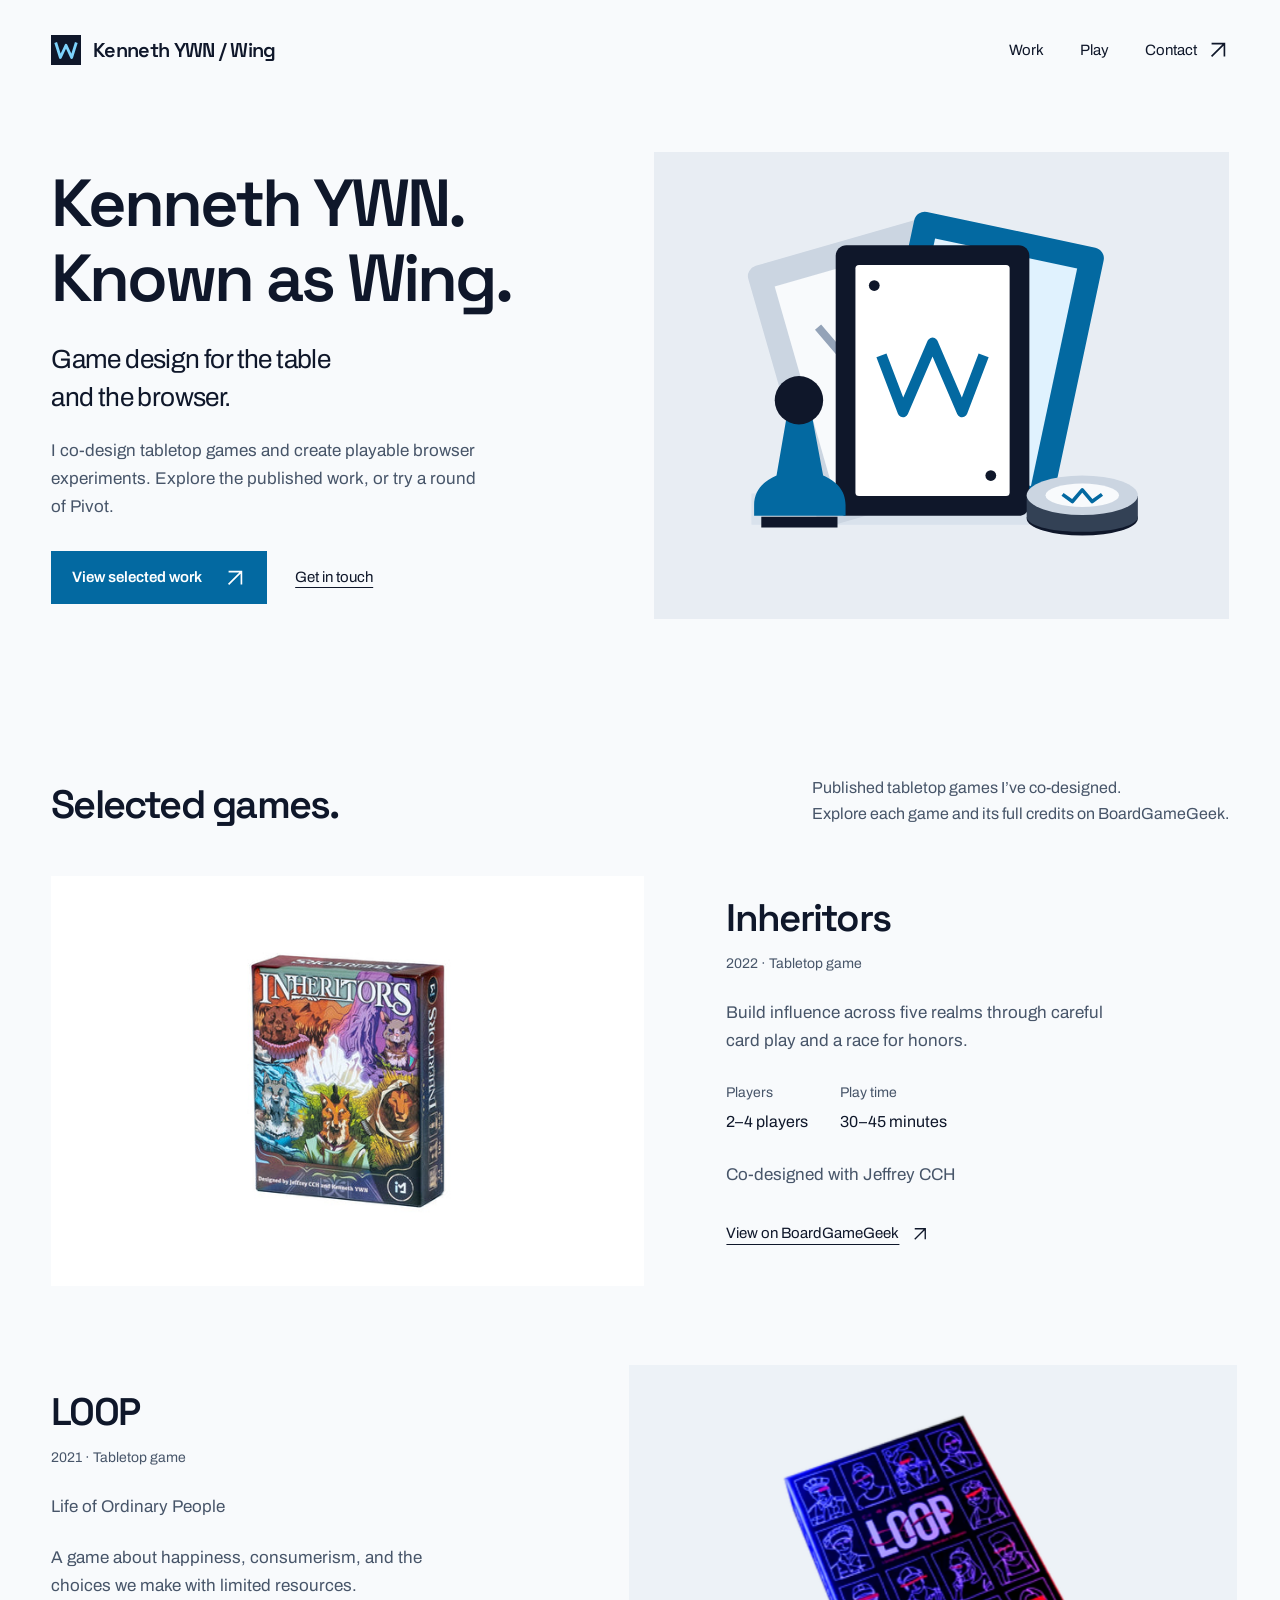
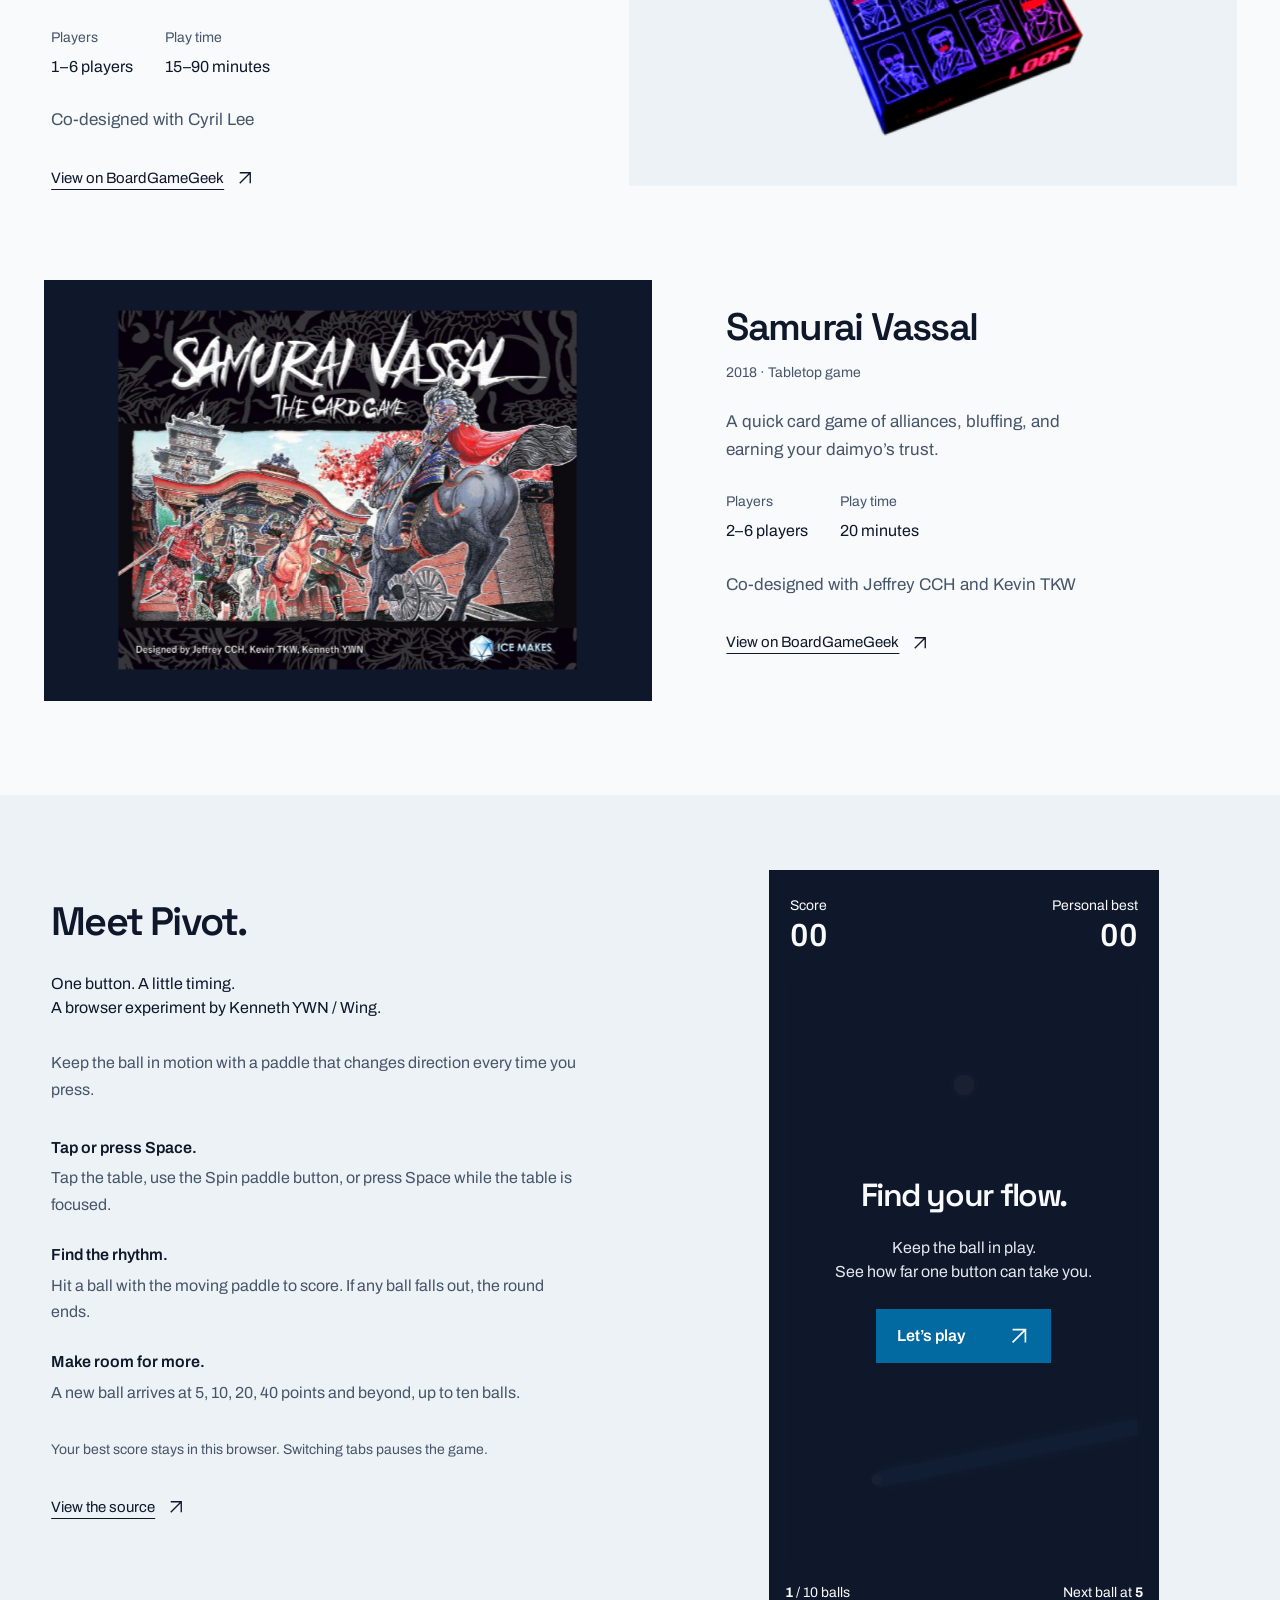
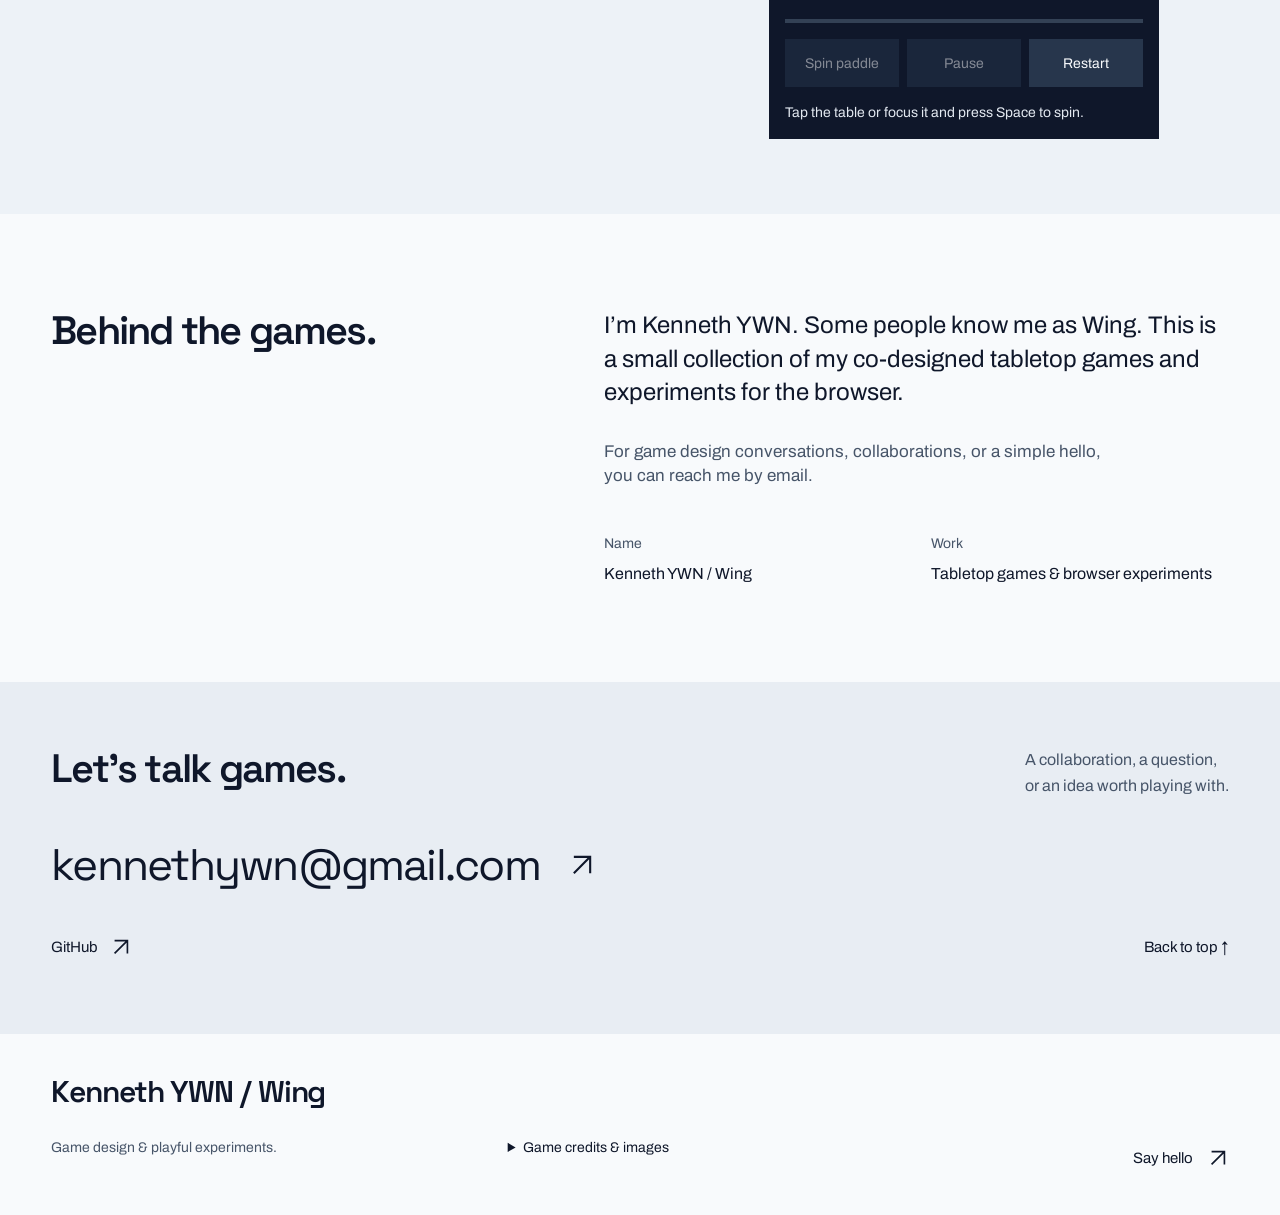
==== commit ff6f4b30: "Refine portfolio with professional styling and original SVG Apply UI/UX Pro Max navy/off-white/blue " ====
--- a/index.html
+++ b/index.html
@@ -1,26 +1,23 @@
 <!doctype html>
 <html lang="en"><head>
 <meta charset="utf-8"><meta name="viewport" content="width=device-width,initial-scale=1">
-<meta name="theme-color" content="#3d0012"><meta name="author" content="Kenneth YWN (Wing)">
+<meta name="theme-color" content="#f8fafc"><meta name="author" content="Kenneth YWN (Wing)">
 <meta name="description" content="Kenneth YWN, also known as Wing. Game designer and co-designer of Inheritors, LOOP, and Samurai Vassal. Explore the work or play Pivot in your browser.">
 <title>Kenneth YWN / Wing — Game designer</title>
 <meta property="og:title" content="Kenneth YWN / Wing — Game designer"><meta property="og:description" content="Tabletop games and playful browser experiments. Explore selected work and play Pivot."><meta property="og:type" content="website">
-<link rel="icon" href="favicon.svg" type="image/svg+xml"><link rel="preconnect" href="https://fonts.googleapis.com"><link rel="preconnect" href="https://fonts.gstatic.com" crossorigin>
-<link href="https://fonts.googleapis.com/css2?family=Bricolage+Grotesque:opsz,wght@12..96,400;12..96,500;12..96,600;12..96,700&display=swap" rel="stylesheet">
-<link rel="stylesheet" href="style.css"></head>
+<link rel="icon" href="favicon.svg?v=20261030-professional" type="image/svg+xml"><link rel="preconnect" href="https://fonts.googleapis.com"><link rel="preconnect" href="https://fonts.gstatic.com" crossorigin>
+<link href="https://fonts.googleapis.com/css2?family=Archivo:wght@400;500;600;700&family=Space+Grotesk:wght@400;500;600;700&display=swap" rel="stylesheet">
+<link rel="stylesheet" href="style.css?v=20261030-professional"></head>
 <body id="top"><a class="skip" href="#main">Skip to content</a>
-<header class="site-header frame"><a class="brand" href="#top" aria-label="Kenneth YWN, also known as Wing, home">Kenneth YWN / Wing</a><nav aria-label="Main navigation"><a href="#work">Work</a><a href="#play">Play</a><a href="#contact">Contact <svg viewBox="0 0 24 24" fill="none" aria-hidden="true"><path d="M5 19 19 5M5 5h14v14" stroke="currentColor" stroke-width="1.8"/></svg></a></nav></header>
+<header class="site-header frame"><a class="brand" href="#top" aria-label="Kenneth YWN, also known as Wing, home"><img src="favicon.svg?v=20261030-professional" width="30" height="30" alt="">Kenneth YWN / Wing</a><nav aria-label="Main navigation"><a href="#work">Work</a><a href="#play">Play</a><a href="#contact">Contact <svg viewBox="0 0 24 24" fill="none" aria-hidden="true"><path d="M5 19 19 5M5 5h14v14" stroke="currentColor" stroke-width="1.8"/></svg></a></nav></header>
 <main id="main">
-<section class="hero frame" aria-labelledby="hero-title">
-<div class="hero-top"><div class="hero-copy"><p class="hero-role">Game designer. <br>Tabletop &amp; browser.</p><p>I’m Kenneth YWN, also known as Wing. I co-design tabletop games and make small browser experiments.</p><a class="button" href="#work">Explore my work <svg viewBox="0 0 24 24" fill="none" aria-hidden="true"><path d="M5 19 19 5M5 5h14v14" stroke="currentColor" stroke-width="1.8"/></svg></a></div><div class="hero-shelf" aria-label="Selected tabletop games"><a href="#inheritors" class="shelf-object inheritors" aria-label="Explore Inheritors"><img src="inheritors.jpg" width="533" height="533" alt="Inheritors game box, illustrated with the five animal realms" fetchpriority="high"></a><a href="#loop" class="shelf-object loop" aria-label="Explore LOOP"><img src="loop.png" width="230" height="250" alt="LOOP: Life of Ordinary People game box" fetchpriority="high"></a><a href="#samurai" class="shelf-object samurai" aria-label="Explore Samurai Vassal"><img src="samurai-vassal.jpg" width="768" height="601" alt="Samurai Vassal cover with illustrated samurai" fetchpriority="high"></a></div></div>
-<h1 id="hero-title" class="monument"><span class="sr-only">Wing — Kenneth YWN, game designer</span><span aria-hidden="true">W</span><span aria-hidden="true">I</span><span aria-hidden="true">N</span><span aria-hidden="true">G</span></h1>
-</section>
+<section class="hero frame professional-hero" aria-labelledby="hero-title"><div class="hero-top"><div class="hero-copy"><h1 id="hero-title">Kenneth YWN. <br>Known as Wing.</h1><p class="hero-role">Game design for the table <br>and the browser.</p><p>I co-design tabletop games and create playable browser experiments. Explore the published work, or try a round of Pivot.</p><div class="hero-actions"><a class="button" href="#work">View selected work <svg viewBox="0 0 24 24" fill="none" aria-hidden="true"><path d="M5 19 19 5M5 5h14v14" stroke="currentColor" stroke-width="1.8"/></svg></a><a class="hero-contact" href="#contact">Get in touch</a></div></div><figure class="hero-illustration"><img src="play-study.svg?v=20261030-professional" width="640" height="520" alt="Original illustration of playing cards, a pawn and a game token carrying Wing’s W mark." fetchpriority="high"></figure></div></section>
 <section class="work frame" id="work" aria-labelledby="work-title"><div class="section-intro"><h2 id="work-title">Selected games.</h2><p>Published tabletop games I’ve co-designed.<br>Explore each game and its full credits on BoardGameGeek.</p></div>
-<article class="project inheritors " id="inheritors"><a class="project-visual" href="https://boardgamegeek.com/boardgame/367476/inheritors" target="_blank" rel="noopener" aria-label="Inheritors on BoardGameGeek (opens in a new tab)"><img src="inheritors.jpg" width="533" height="533" alt="Inheritors game box, illustrated with the five animal realms" loading="lazy"></a><div class="project-info"><p class="project-year">2022 · Tabletop game</p><h3>Inheritors</h3><p>Build influence across five realms through careful card play and a race for honors.</p><dl class="facts"><div><dt>Players</dt><dd>2–4 players</dd></div><div><dt>Play time</dt><dd>30–45 minutes</dd></div></dl><p class="co-credit">Co-designed with Jeffrey CCH</p><a class="text-link" href="https://boardgamegeek.com/boardgame/367476/inheritors" target="_blank" rel="noopener">View on BoardGameGeek <svg viewBox="0 0 24 24" fill="none" aria-hidden="true"><path d="M5 19 19 5M5 5h14v14" stroke="currentColor" stroke-width="1.8"/></svg></a></div></article><article class="project loop reverse" id="loop"><a class="project-visual" href="https://boardgamegeek.com/boardgame/282700/loop-life-of-ordinary-people" target="_blank" rel="noopener" aria-label="LOOP on BoardGameGeek (opens in a new tab)"><img src="loop.png" width="230" height="250" alt="LOOP: Life of Ordinary People game box" loading="lazy"></a><div class="project-info"><p class="project-year">2021 · Tabletop game</p><h3>LOOP</h3><p class="subtitle">Life of Ordinary People</p><p>A game about happiness, consumerism, and the choices we make with limited resources.</p><dl class="facts"><div><dt>Players</dt><dd>1–6 players</dd></div><div><dt>Play time</dt><dd>15–90 minutes</dd></div></dl><p class="co-credit">Co-designed with Cyril Lee</p><a class="text-link" href="https://boardgamegeek.com/boardgame/282700/loop-life-of-ordinary-people" target="_blank" rel="noopener">View on BoardGameGeek <svg viewBox="0 0 24 24" fill="none" aria-hidden="true"><path d="M5 19 19 5M5 5h14v14" stroke="currentColor" stroke-width="1.8"/></svg></a></div></article><article class="project samurai " id="samurai"><a class="project-visual" href="https://boardgamegeek.com/boardgame/234101/samurai-vassal" target="_blank" rel="noopener" aria-label="Samurai Vassal on BoardGameGeek (opens in a new tab)"><img src="samurai-vassal.jpg" width="768" height="601" alt="Samurai Vassal cover with illustrated samurai" loading="lazy"></a><div class="project-info"><p class="project-year">2018 · Tabletop game</p><h3>Samurai Vassal</h3><p>A quick card game of alliances, bluffing, and earning your daimyo’s trust.</p><dl class="facts"><div><dt>Players</dt><dd>2–6 players</dd></div><div><dt>Play time</dt><dd>20 minutes</dd></div></dl><p class="co-credit">Co-designed with Jeffrey CCH and Kevin TKW</p><a class="text-link" href="https://boardgamegeek.com/boardgame/234101/samurai-vassal" target="_blank" rel="noopener">View on BoardGameGeek <svg viewBox="0 0 24 24" fill="none" aria-hidden="true"><path d="M5 19 19 5M5 5h14v14" stroke="currentColor" stroke-width="1.8"/></svg></a></div></article>
+<article class="project inheritors " id="inheritors"><a class="project-visual" href="https://boardgamegeek.com/boardgame/367476/inheritors" target="_blank" rel="noopener" aria-label="Inheritors on BoardGameGeek (opens in a new tab)"><img src="inheritors.jpg" width="533" height="533" alt="Inheritors game box, illustrated with the five animal realms" loading="lazy"></a><div class="project-info"><h3>Inheritors</h3><p class="project-year">2022 · Tabletop game</p><p>Build influence across five realms through careful card play and a race for honors.</p><dl class="facts"><div><dt>Players</dt><dd>2–4 players</dd></div><div><dt>Play time</dt><dd>30–45 minutes</dd></div></dl><p class="co-credit">Co-designed with Jeffrey CCH</p><a class="text-link" href="https://boardgamegeek.com/boardgame/367476/inheritors" target="_blank" rel="noopener">View on BoardGameGeek <svg viewBox="0 0 24 24" fill="none" aria-hidden="true"><path d="M5 19 19 5M5 5h14v14" stroke="currentColor" stroke-width="1.8"/></svg></a></div></article><article class="project loop reverse" id="loop"><a class="project-visual" href="https://boardgamegeek.com/boardgame/282700/loop-life-of-ordinary-people" target="_blank" rel="noopener" aria-label="LOOP on BoardGameGeek (opens in a new tab)"><img src="loop.png" width="230" height="250" alt="LOOP: Life of Ordinary People game box" loading="lazy"></a><div class="project-info"><h3>LOOP</h3><p class="project-year">2021 · Tabletop game</p><p class="subtitle">Life of Ordinary People</p><p>A game about happiness, consumerism, and the choices we make with limited resources.</p><dl class="facts"><div><dt>Players</dt><dd>1–6 players</dd></div><div><dt>Play time</dt><dd>15–90 minutes</dd></div></dl><p class="co-credit">Co-designed with Cyril Lee</p><a class="text-link" href="https://boardgamegeek.com/boardgame/282700/loop-life-of-ordinary-people" target="_blank" rel="noopener">View on BoardGameGeek <svg viewBox="0 0 24 24" fill="none" aria-hidden="true"><path d="M5 19 19 5M5 5h14v14" stroke="currentColor" stroke-width="1.8"/></svg></a></div></article><article class="project samurai " id="samurai"><a class="project-visual" href="https://boardgamegeek.com/boardgame/234101/samurai-vassal" target="_blank" rel="noopener" aria-label="Samurai Vassal on BoardGameGeek (opens in a new tab)"><img src="samurai-vassal.jpg" width="768" height="601" alt="Samurai Vassal cover with illustrated samurai" loading="lazy"></a><div class="project-info"><h3>Samurai Vassal</h3><p class="project-year">2018 · Tabletop game</p><p>A quick card game of alliances, bluffing, and earning your daimyo’s trust.</p><dl class="facts"><div><dt>Players</dt><dd>2–6 players</dd></div><div><dt>Play time</dt><dd>20 minutes</dd></div></dl><p class="co-credit">Co-designed with Jeffrey CCH and Kevin TKW</p><a class="text-link" href="https://boardgamegeek.com/boardgame/234101/samurai-vassal" target="_blank" rel="noopener">View on BoardGameGeek <svg viewBox="0 0 24 24" fill="none" aria-hidden="true"><path d="M5 19 19 5M5 5h14v14" stroke="currentColor" stroke-width="1.8"/></svg></a></div></article>
 </section>
 <section class="play-section" id="play" aria-labelledby="play-title"><div class="play-layout frame"><div class="play-copy"><h2 id="play-title">Meet Pivot.</h2><p class="play-intro">One button. A little timing.<br>A browser experiment by Kenneth YWN / Wing.</p><p>Keep the ball in motion with a paddle that changes direction every time you press.</p><ul class="instructions"><li><strong>Tap or press Space.</strong> Tap the table, use the Spin paddle button, or press Space while the table is focused.</li><li><strong>Find the rhythm.</strong> Hit a ball with the moving paddle to score. If any ball falls out, the round ends.</li><li><strong>Make room for more.</strong> A new ball arrives at 5, 10, 20, 40 points and beyond, up to ten balls.</li></ul><p class="play-note">Your best score stays in this browser. Switching tabs pauses the game.</p><a class="text-link" href="https://github.com/ai-user-cloub/html-game" target="_blank" rel="noopener">View the source <svg viewBox="0 0 24 24" fill="none" aria-hidden="true"><path d="M5 19 19 5M5 5h14v14" stroke="currentColor" stroke-width="1.8"/></svg></a></div>
 <div class="game-shell" data-ui><div class="scoreboard" aria-label="Game statistics"><div><span>Score</span><strong id="score">00</strong></div><div><span>Personal best</span><strong id="best">00</strong></div></div><div class="table"><canvas id="gameCanvas" width="390" height="644" tabindex="0" aria-label="Pivot playing field" aria-describedby="game-help"></canvas><div class="overlay" id="overlay"><h3 id="overlayTitle">Find your flow.</h3><p id="overlayText">Keep the ball in play.<br>See how far one button can take you.</p><button id="playButton" class="button">Let’s play <svg viewBox="0 0 24 24" fill="none" aria-hidden="true"><path d="M5 19 19 5M5 5h14v14" stroke="currentColor" stroke-width="1.8"/></svg></button></div></div><div class="game-meta"><span><b id="balls">1</b> / 10 balls</span><span>Next ball at <b id="threshold">5</b></span></div><div class="progress-track" aria-hidden="true"><span id="progress"></span></div><div class="game-controls"><button id="spinButton" disabled>Spin paddle</button><button id="pauseButton" disabled>Pause</button><button id="restartButton">Restart</button></div><p id="game-help">Tap the table or focus it and press Space to spin.</p><p id="gameStatus" class="sr-only" role="status" aria-live="polite">Ready to play.</p><noscript><p>Enable JavaScript to play Pivot. The portfolio and contact links work without it.</p></noscript></div></div></section>
 <section class="about frame" id="about" aria-labelledby="about-title"><h2 id="about-title">Behind the games.</h2><div class="about-content"><p>I’m Kenneth YWN. Some people know me as Wing. This is a small collection of my co-designed tabletop games and experiments for the browser.</p><p>For game design conversations, collaborations, or a simple hello, you can reach me by email.</p><dl class="about-facts"><div><dt>Name</dt><dd>Kenneth YWN / Wing</dd></div><div><dt>Work</dt><dd>Tabletop games &amp; browser experiments</dd></div></dl></div></section>
-<section class="contact" id="contact" aria-labelledby="contact-title"><div class="frame"><div class="contact-top"><h2 id="contact-title">Let’s talk games.</h2><p>A collaboration, a question,<br>or an idea worth playing with.</p></div><a class="contact-email" href="mailto:kennethywn@gmail.com"><span>kennethywn@</span><span>gmail.com</span><svg viewBox="0 0 24 24" fill="none" aria-hidden="true"><path d="M5 19 19 5M5 5h14v14" stroke="currentColor" stroke-width="1.8"/></svg></a><div class="contact-links"><a href="https://github.com/ai-user-cloub/html-game" target="_blank" rel="noopener">GitHub <svg viewBox="0 0 24 24" fill="none" aria-hidden="true"><path d="M5 19 19 5M5 5h14v14" stroke="currentColor" stroke-width="1.8"/></svg></a><a href="#top">Back to top ↑</a></div></div></section>
-</main><footer class="site-footer frame"><p class="footer-name" aria-label="Kenneth YWN, also known as Wing">WING</p><div class="footer-bottom"><p>Kenneth YWN / Wing<br>Game design &amp; playful experiments.</p><details class="credits"><summary>Game credits &amp; images</summary><p>Game information: BoardGameGeek. Cover images: <a href="https://icemakesgames.com/products/inheritors" target="_blank" rel="noopener">Inheritors / Ice Makes</a>, <a href="https://tabletopia.com/games/loop" target="_blank" rel="noopener">LOOP / Tabletopia</a>, and <a href="https://dicetower.com/board-game/234101" target="_blank" rel="noopener">Samurai Vassal / The Dice Tower</a>. Artwork belongs to its respective owners. Full co-designer credits appear with each game.</p></details><a href="mailto:kennethywn@gmail.com">Say hello <svg viewBox="0 0 24 24" fill="none" aria-hidden="true"><path d="M5 19 19 5M5 5h14v14" stroke="currentColor" stroke-width="1.8"/></svg></a></div></footer>
-<script src="game.js"></script><script src="site.js"></script></body></html>+<section class="contact" id="contact" aria-labelledby="contact-title"><div class="frame"><div class="contact-top"><h2 id="contact-title">Let’s talk games.</h2><p>A collaboration, a question,<br>or an idea worth playing with.</p></div><a class="contact-email" aria-label="Email kennethywn@gmail.com" href="mailto:kennethywn@gmail.com"><span>kennethywn@</span><span>gmail.com</span><svg viewBox="0 0 24 24" fill="none" aria-hidden="true"><path d="M5 19 19 5M5 5h14v14" stroke="currentColor" stroke-width="1.8"/></svg></a><div class="contact-links"><a href="https://github.com/ai-user-cloub/html-game" target="_blank" rel="noopener">GitHub <svg viewBox="0 0 24 24" fill="none" aria-hidden="true"><path d="M5 19 19 5M5 5h14v14" stroke="currentColor" stroke-width="1.8"/></svg></a><a href="#top">Back to top ↑</a></div></div></section>
+</main><footer class="site-footer frame"><p class="footer-name" aria-label="Kenneth YWN, also known as Wing">Kenneth YWN / Wing</p><div class="footer-bottom"><p>Game design &amp; playful experiments.</p><details class="credits"><summary>Game credits &amp; images</summary><p>Game information: BoardGameGeek. Cover images: <a href="https://icemakesgames.com/products/inheritors" target="_blank" rel="noopener">Inheritors / Ice Makes</a>, <a href="https://tabletopia.com/games/loop" target="_blank" rel="noopener">LOOP / Tabletopia</a>, and <a href="https://dicetower.com/board-game/234101" target="_blank" rel="noopener">Samurai Vassal / The Dice Tower</a>. Artwork belongs to its respective owners. Full co-designer credits appear with each game.</p></details><a href="mailto:kennethywn@gmail.com">Say hello <svg viewBox="0 0 24 24" fill="none" aria-hidden="true"><path d="M5 19 19 5M5 5h14v14" stroke="currentColor" stroke-width="1.8"/></svg></a></div></footer>
+<script src="game.js?v=20261030-professional"></script><script src="site.js?v=20261030-professional"></script></body></html>
--- a/style.css
+++ b/style.css
@@ -1,4 +1,4 @@
-:root{--bg:#3d0012;--surface:#4d0519;--ink:#ffb8dc;--muted:#e2a8c5;--accent:#ffb8dc;--accent-ink:#3d0012;--field:#ffd0e9;--gap:clamp(20px,3vw,48px);--body:clamp(16px,1.2vw,19px);--small:14px;--lead:clamp(23px,2.3vw,32px);--head:clamp(34px,4.2vw,60px);--ease:cubic-bezier(.22,1,.36,1)}*{box-sizing:border-box}html{scroll-behavior:smooth;scroll-padding-top:24px}body{margin:0;background:var(--bg);color:var(--ink);font-family:'Bricolage Grotesque',Arial,sans-serif;font-size:var(--body);line-height:1.5}a{color:inherit;text-decoration:none;cursor:pointer}button{font:inherit;cursor:pointer}button:disabled{cursor:default;opacity:.5}a,button,summary{touch-action:manipulation}a:focus-visible,button:focus-visible,summary:focus-visible,canvas:focus-visible{outline:3px solid currentColor;outline-offset:5px}a,button{transition:color 180ms ease,background-color 180ms ease,transform 180ms var(--ease)}a:hover{color:#fff}button:active,.button:active{transform:translateY(2px)}svg{width:22px;height:22px;flex-shrink:0}p,h1,h2,h3,dl,dd{margin:0}h1,h2,h3{font-weight:600;letter-spacing:-.045em;line-height:1.04;text-wrap:balance}h2{font-size:var(--head)}h3{font-size:var(--head)}p{max-width:65ch}img{display:block;max-width:100%;height:auto}strong{font-weight:600}.frame{padding-inline:var(--gap);max-width:1600px;margin-inline:auto}.sr-only{position:absolute!important;width:1px!important;height:1px!important;padding:0!important;margin:-1px!important;overflow:hidden!important;clip-path:inset(50%)!important;white-space:nowrap!important;border:0!important}.skip{position:fixed;z-index:10;top:12px;left:12px;background:var(--ink);color:var(--bg);padding:14px 20px;transform:translateY(-200%)}.skip:focus{transform:translateY(0)}.site-header{height:96px;display:flex;align-items:center;justify-content:space-between;gap:24px}.brand{font-size:19px;font-weight:600;letter-spacing:-.5px}nav{display:flex;gap:32px;align-items:center}nav a{display:flex;align-items:center;gap:10px;min-height:44px;font-size:16px}.hero{padding-top:30px}.hero-top{display:grid;grid-template-columns:1fr 1.2fr;gap:8%;align-items:center;min-height:310px}.hero-copy{max-width:460px}.hero-role{font-size:var(--lead);line-height:1.18;letter-spacing:-.035em;margin-bottom:22px}.hero-copy>p:not(.hero-role){max-width:35ch;font-size:var(--body)}.button{display:inline-flex;align-items:center;justify-content:space-between;gap:30px;min-height:52px;padding:14px 22px;background:var(--accent);color:var(--accent-ink);font-weight:600;border:0;border-radius:0;margin-top:25px}.button:hover{background:#fff;color:var(--bg)}.hero-shelf{display:flex;align-items:center;justify-content:space-between;gap:20px;background:var(--field);padding:24px;min-height:280px}.shelf-object{display:flex;align-items:center;justify-content:center;flex:1;min-width:0;transition:transform 320ms var(--ease)}.shelf-object:hover,.shelf-object:focus-visible{transform:translateY(-10px)}.shelf-object img{max-height:235px;object-fit:contain;width:100%}.shelf-object.inheritors img{mix-blend-mode:multiply;transform:scale(1.4)}.shelf-object.samurai{flex:1.3}.monument{display:flex;justify-content:space-between;align-items:baseline;font-size:clamp(124px,30vw,470px);font-weight:700;line-height:.88;letter-spacing:-.075em;padding-top:38px;padding-bottom:.12em;width:100%}.monument>span:not(.sr-only){display:block;animation:letter-rise 850ms var(--ease) both}.monument>span:nth-child(3){animation-delay:70ms}.monument>span:nth-child(4){animation-delay:140ms}.monument>span:nth-child(5){animation-delay:210ms}.section-intro{display:flex;justify-content:space-between;align-items:flex-end;gap:40px;margin-bottom:64px}.section-intro>p{max-width:420px}.work{padding-top:110px;padding-bottom:120px}.project{display:grid;grid-template-columns:1.4fr 1fr;gap:9%;align-items:start;margin-top:110px;scroll-margin-top:35px}.project:first-of-type{margin-top:0}.project-visual{display:flex;align-items:center;justify-content:center;min-height:540px;height:42vw;max-height:680px;background:#f0dce5;overflow:hidden}.project-visual img{height:100%;max-height:600px;width:100%;object-fit:contain;transition:transform 600ms var(--ease)}.project-visual:hover img{transform:scale(1.035)}.project.inheritors .project-visual{background:#fff}.project.inheritors .project-visual img{transform:scale(1.14)}.project.inheritors .project-visual:hover img{transform:scale(1.18)}.project.loop .project-visual{background:#edc4d9}.project.loop .project-visual img{height:78%;width:80%;image-rendering:auto}.project.samurai .project-visual{background:#211a25;padding:30px}.project-info{position:sticky;top:70px;padding-top:28px}.project-year{font-size:16px;margin-bottom:22px}.project-info h3{margin-bottom:24px}.project-info>p:not(.project-year){margin-bottom:24px;max-width:34ch}.project-info .subtitle{font-size:var(--lead);margin-top:-12px}.project.reverse{grid-template-columns:1fr 1.4fr}.project.reverse .project-visual{grid-column:2;grid-row:1}.project.reverse .project-info{grid-column:1;grid-row:1}.facts{display:flex;gap:36px;flex-wrap:wrap;margin-block:32px}.facts dt,.about-facts dt{font-size:14px;color:var(--muted);margin-bottom:5px}.facts dd{font-size:var(--body)}.project-info .co-credit{font-size:16px}.text-link{display:inline-flex;align-items:center;gap:16px;min-height:44px;text-decoration:underline;text-underline-offset:6px;text-decoration-thickness:1px}.text-link:hover svg{transform:translate(3px,-3px)}.text-link svg{transition:transform 200ms var(--ease)}.play-section{background:var(--field);color:var(--bg);padding-block:95px}.play-layout{display:grid;grid-template-columns:1fr 1fr;gap:10%;align-items:start}.play-copy{position:sticky;top:60px;padding-top:30px;max-width:550px}.play-copy h2{margin-bottom:28px}.play-intro{font-size:var(--lead);line-height:1.3;margin-bottom:30px}.play-copy>p:not(.play-intro){margin-bottom:24px}.instructions{list-style:none;padding:0;margin:32px 0}.instructions li{margin-top:24px}.instructions strong{display:block;margin-bottom:4px}.play-note{font-size:16px}.play-copy a:hover,.contact a:hover,.site-footer a:hover{color:#6c1740}.game-shell{width:min(100%,390px);justify-self:center;background:#26000c;color:#ffe2f2;padding:16px}.scoreboard{display:flex;justify-content:space-between;gap:20px;padding:8px 5px 20px}.scoreboard>div{display:flex;flex-direction:column}.scoreboard>div:last-child{text-align:right}.scoreboard span{font-size:14px}.scoreboard strong{font-size:32px;line-height:1.2;font-variant-numeric:tabular-nums}.table{position:relative}canvas{width:100%;height:auto;display:block;touch-action:none;cursor:pointer}.overlay{position:absolute;inset:0;background:#26000cf5;display:flex;flex-direction:column;align-items:center;justify-content:center;text-align:center;padding:22px}.overlay[hidden]{display:none}.overlay h3{font-size:32px;margin-bottom:22px}.overlay p{font-size:16px;line-height:1.5}.overlay .button{font-size:16px;background:#ffb8dc;color:#3d0012;min-width:175px}.game-meta{display:flex;justify-content:space-between;gap:12px;font-size:14px;padding:15px 0}.progress-track{height:4px;background:#794459}.progress-track>span{display:block;height:100%;background:#ffb8dc;width:0}.game-controls{display:flex;gap:8px;margin-top:16px}.game-controls button{flex:1;min-width:0;min-height:48px;border:0;background:#5c1b33;color:#ffe2f2;font-size:14px;padding:8px 6px}.game-controls button:hover:enabled{background:#ffb8dc;color:#3d0012}.game-shell #game-help{font-size:14px;margin-top:16px;line-height:1.4}.about{display:grid;grid-template-columns:1fr 1.4fr;gap:9%;padding-block:130px}.about-content>p{font-size:var(--lead);line-height:1.4;margin-bottom:30px}.about-content>p+p{font-size:var(--body);max-width:50ch}.about-facts{display:grid;grid-template-columns:1fr 1fr;gap:30px;margin-top:45px}.contact{background:var(--field);color:var(--bg);padding-block:90px 70px}.contact-top{display:flex;justify-content:space-between;align-items:flex-start;gap:36px}.contact-email{display:flex;align-items:baseline;font-size:clamp(28px,6.7vw,108px);letter-spacing:-.055em;line-height:1.2;margin-top:85px;min-height:44px}.contact-email svg{align-self:center;width:clamp(24px,4vw,64px);height:auto;margin-left:auto}.contact-links{display:flex;justify-content:space-between;gap:24px;margin-top:60px}.contact-links a{display:flex;align-items:center;gap:12px;min-height:44px}.site-footer{background:var(--field);color:var(--bg);max-width:none;padding-top:30px;padding-bottom:35px}.footer-name{font-size:30vw;line-height:.92;letter-spacing:-.075em;font-weight:700;max-width:none}.footer-bottom{display:grid;grid-template-columns:1fr 1.4fr auto;gap:50px;margin-top:40px;align-items:start}.footer-bottom>p{font-size:16px}.footer-bottom>a{display:flex;align-items:center;gap:14px;min-height:44px}.credits{font-size:14px;max-width:550px}.credits summary{cursor:pointer;min-height:44px;display:list-item;list-style-position:inside}.credits p{margin-top:12px;font-size:14px}.credits p a{text-decoration:underline;text-underline-offset:3px}.reveal{will-change:auto}@keyframes letter-rise{from{transform:translateY(24px);opacity:.65}to{transform:translateY(0);opacity:1}}@keyframes picture-settle{from{transform:scale(1.025)}to{transform:scale(1)}}
+:root{--bg:#0f172a;--surface:#e8edf3;--ink:#0369a1;--muted:#475569;--accent:#0369a1;--accent-ink:#0f172a;--field:#e8edf3;--gap:clamp(20px,3vw,48px);--body:clamp(16px,1.2vw,19px);--small:14px;--lead:clamp(23px,2.3vw,32px);--head:clamp(34px,4.2vw,60px);--ease:cubic-bezier(.22,1,.36,1)}*{box-sizing:border-box}html{scroll-behavior:smooth;scroll-padding-top:24px}body{margin:0;background:var(--bg);color:var(--ink);font-family:'Archivo',Arial,sans-serif;font-size:var(--body);line-height:1.5}a{color:inherit;text-decoration:none;cursor:pointer}button{font:inherit;cursor:pointer}button:disabled{cursor:default;opacity:.5}a,button,summary{touch-action:manipulation}a:focus-visible,button:focus-visible,summary:focus-visible,canvas:focus-visible{outline:3px solid currentColor;outline-offset:5px}a,button{transition:color 180ms ease,background-color 180ms ease,transform 180ms var(--ease)}a:hover{color:#fff}button:active,.button:active{transform:translateY(2px)}svg{width:22px;height:22px;flex-shrink:0}p,h1,h2,h3,dl,dd{margin:0}h1,h2,h3{font-weight:600;letter-spacing:-.045em;line-height:1.04;text-wrap:balance}h2{font-size:var(--head)}h3{font-size:var(--head)}p{max-width:65ch}img{display:block;max-width:100%;height:auto}strong{font-weight:600}.frame{padding-inline:var(--gap);max-width:1600px;margin-inline:auto}.sr-only{position:absolute!important;width:1px!important;height:1px!important;padding:0!important;margin:-1px!important;overflow:hidden!important;clip-path:inset(50%)!important;white-space:nowrap!important;border:0!important}.skip{position:fixed;z-index:10;top:12px;left:12px;background:var(--ink);color:var(--bg);padding:14px 20px;transform:translateY(-200%)}.skip:focus{transform:translateY(0)}.site-header{height:96px;display:flex;align-items:center;justify-content:space-between;gap:24px}.brand{font-size:19px;font-weight:600;letter-spacing:-.5px}nav{display:flex;gap:32px;align-items:center}nav a{display:flex;align-items:center;gap:10px;min-height:44px;font-size:16px}.hero{padding-top:30px}.hero-top{display:grid;grid-template-columns:1fr 1.2fr;gap:8%;align-items:center;min-height:310px}.hero-copy{max-width:460px}.hero-role{font-size:var(--lead);line-height:1.18;letter-spacing:-.035em;margin-bottom:22px}.hero-copy>p:not(.hero-role){max-width:35ch;font-size:var(--body)}.button{display:inline-flex;align-items:center;justify-content:space-between;gap:30px;min-height:52px;padding:14px 22px;background:var(--accent);color:var(--accent-ink);font-weight:600;border:0;border-radius:0;margin-top:25px}.button:hover{background:#fff;color:var(--bg)}.hero-shelf{display:flex;align-items:center;justify-content:space-between;gap:20px;background:var(--field);padding:24px;min-height:280px}.shelf-object{display:flex;align-items:center;justify-content:center;flex:1;min-width:0;transition:transform 320ms var(--ease)}.shelf-object:hover,.shelf-object:focus-visible{transform:translateY(-10px)}.shelf-object img{max-height:235px;object-fit:contain;width:100%}.shelf-object.inheritors img{mix-blend-mode:multiply;transform:scale(1.4)}.shelf-object.samurai{flex:1.3}.monument{display:flex;justify-content:space-between;align-items:baseline;font-size:clamp(124px,30vw,470px);font-weight:700;line-height:.88;letter-spacing:-.075em;padding-top:38px;padding-bottom:.12em;width:100%}.monument>span:not(.sr-only){display:block;animation:letter-rise 850ms var(--ease) both}.monument>span:nth-child(3){animation-delay:70ms}.monument>span:nth-child(4){animation-delay:140ms}.monument>span:nth-child(5){animation-delay:210ms}.section-intro{display:flex;justify-content:space-between;align-items:flex-end;gap:40px;margin-bottom:64px}.section-intro>p{max-width:420px}.work{padding-top:110px;padding-bottom:120px}.project{display:grid;grid-template-columns:1.4fr 1fr;gap:9%;align-items:start;margin-top:110px;scroll-margin-top:35px}.project:first-of-type{margin-top:0}.project-visual{display:flex;align-items:center;justify-content:center;min-height:540px;height:42vw;max-height:680px;background:#e8edf3;overflow:hidden}.project-visual img{height:100%;max-height:600px;width:100%;object-fit:contain;transition:transform 600ms var(--ease)}.project-visual:hover img{transform:scale(1.035)}.project.inheritors .project-visual{background:#fff}.project.inheritors .project-visual img{transform:scale(1.14)}.project.inheritors .project-visual:hover img{transform:scale(1.18)}.project.loop .project-visual{background:#edf2f7}.project.loop .project-visual img{height:78%;width:80%;image-rendering:auto}.project.samurai .project-visual{background:#0f172a;padding:30px}.project-info{position:sticky;top:70px;padding-top:28px}.project-year{font-size:16px;margin-bottom:22px}.project-info h3{margin-bottom:24px}.project-info>p:not(.project-year){margin-bottom:24px;max-width:34ch}.project-info .subtitle{font-size:var(--lead);margin-top:-12px}.project.reverse{grid-template-columns:1fr 1.4fr}.project.reverse .project-visual{grid-column:2;grid-row:1}.project.reverse .project-info{grid-column:1;grid-row:1}.facts{display:flex;gap:36px;flex-wrap:wrap;margin-block:32px}.facts dt,.about-facts dt{font-size:14px;color:var(--muted);margin-bottom:5px}.facts dd{font-size:var(--body)}.project-info .co-credit{font-size:16px}.text-link{display:inline-flex;align-items:center;gap:16px;min-height:44px;text-decoration:underline;text-underline-offset:6px;text-decoration-thickness:1px}.text-link:hover svg{transform:translate(3px,-3px)}.text-link svg{transition:transform 200ms var(--ease)}.play-section{background:var(--field);color:var(--bg);padding-block:95px}.play-layout{display:grid;grid-template-columns:1fr 1fr;gap:10%;align-items:start}.play-copy{position:sticky;top:60px;padding-top:30px;max-width:550px}.play-copy h2{margin-bottom:28px}.play-intro{font-size:var(--lead);line-height:1.3;margin-bottom:30px}.play-copy>p:not(.play-intro){margin-bottom:24px}.instructions{list-style:none;padding:0;margin:32px 0}.instructions li{margin-top:24px}.instructions strong{display:block;margin-bottom:4px}.play-note{font-size:16px}.play-copy a:hover,.contact a:hover,.site-footer a:hover{color:#0369a1}.game-shell{width:min(100%,390px);justify-self:center;background:#0f172a;color:#f8fafc;padding:16px}.scoreboard{display:flex;justify-content:space-between;gap:20px;padding:8px 5px 20px}.scoreboard>div{display:flex;flex-direction:column}.scoreboard>div:last-child{text-align:right}.scoreboard span{font-size:14px}.scoreboard strong{font-size:32px;line-height:1.2;font-variant-numeric:tabular-nums}.table{position:relative}canvas{width:100%;height:auto;display:block;touch-action:none;cursor:pointer}.overlay{position:absolute;inset:0;background:#0f172af5;display:flex;flex-direction:column;align-items:center;justify-content:center;text-align:center;padding:22px}.overlay[hidden]{display:none}.overlay h3{font-size:32px;margin-bottom:22px}.overlay p{font-size:16px;line-height:1.5}.overlay .button{font-size:16px;background:#0369a1;color:#0f172a;min-width:175px}.game-meta{display:flex;justify-content:space-between;gap:12px;font-size:14px;padding:15px 0}.progress-track{height:4px;background:#334155}.progress-track>span{display:block;height:100%;background:#0369a1;width:0}.game-controls{display:flex;gap:8px;margin-top:16px}.game-controls button{flex:1;min-width:0;min-height:48px;border:0;background:#27364c;color:#f8fafc;font-size:14px;padding:8px 6px}.game-controls button:hover:enabled{background:#0369a1;color:#0f172a}.game-shell #game-help{font-size:14px;margin-top:16px;line-height:1.4}.about{display:grid;grid-template-columns:1fr 1.4fr;gap:9%;padding-block:130px}.about-content>p{font-size:var(--lead);line-height:1.4;margin-bottom:30px}.about-content>p+p{font-size:var(--body);max-width:50ch}.about-facts{display:grid;grid-template-columns:1fr 1fr;gap:30px;margin-top:45px}.contact{background:var(--field);color:var(--bg);padding-block:90px 70px}.contact-top{display:flex;justify-content:space-between;align-items:flex-start;gap:36px}.contact-email{display:flex;align-items:baseline;font-size:clamp(28px,6.7vw,108px);letter-spacing:-.055em;line-height:1.2;margin-top:85px;min-height:44px}.contact-email svg{align-self:center;width:clamp(24px,4vw,64px);height:auto;margin-left:auto}.contact-links{display:flex;justify-content:space-between;gap:24px;margin-top:60px}.contact-links a{display:flex;align-items:center;gap:12px;min-height:44px}.site-footer{background:var(--field);color:var(--bg);max-width:none;padding-top:30px;padding-bottom:35px}.footer-name{font-size:30vw;line-height:.92;letter-spacing:-.075em;font-weight:700;max-width:none}.footer-bottom{display:grid;grid-template-columns:1fr 1.4fr auto;gap:50px;margin-top:40px;align-items:start}.footer-bottom>p{font-size:16px}.footer-bottom>a{display:flex;align-items:center;gap:14px;min-height:44px}.credits{font-size:14px;max-width:550px}.credits summary{cursor:pointer;min-height:44px;display:list-item;list-style-position:inside}.credits p{margin-top:12px;font-size:14px}.credits p a{text-decoration:underline;text-underline-offset:3px}.reveal{will-change:auto}@keyframes letter-rise{from{transform:translateY(24px);opacity:.65}to{transform:translateY(0);opacity:1}}@keyframes picture-settle{from{transform:scale(1.025)}to{transform:scale(1)}}
 @media(min-width:1000px) and (prefers-reduced-motion:no-preference){.project-visual{animation:picture-settle linear both;animation-timeline:view();animation-range:entry 0% cover 45%}}
 @media(max-width:1000px){.hero-top{gap:5%;grid-template-columns:1fr 1fr}.hero-shelf{gap:8px;padding:16px;min-height:220px}.hero-role{font-size:26px}.project,.project.reverse{gap:5%}.project-visual{min-height:440px}.project.samurai .project-visual{padding:20px}.project-info{padding-top:0}.play-layout{gap:5%}.play-intro{font-size:26px}.about{gap:5%}.footer-bottom{gap:24px}.contact-email{font-size:6.6vw}}
 @media(max-width:700px){:root{--gap:20px;--body:17px;--head:36px;--lead:24px}.site-header{height:auto;min-height:92px;flex-wrap:wrap;gap:2px;padding-top:16px;padding-bottom:12px}.brand{font-size:17px;min-height:32px;display:flex;align-items:center}nav{gap:24px;width:100%;justify-content:space-between}nav a{font-size:16px;min-height:44px}.hero{padding-top:22px}.hero-top{display:flex;flex-direction:column;gap:35px;align-items:stretch}.hero-copy{max-width:none}.hero-role{font-size:26px;margin-bottom:18px}.hero-role br{display:none}.hero-copy>p:not(.hero-role){max-width:36ch}.hero-copy .button{margin-top:22px}.hero-shelf{height:190px;min-height:190px;padding:18px;gap:16px}.shelf-object img{max-height:160px}.monument{font-size:29vw;padding-top:32px;padding-bottom:.16em;letter-spacing:-.07em}.work{padding-top:65px;padding-bottom:70px}.section-intro{display:block;margin-bottom:35px}.section-intro h2{margin-bottom:22px}.section-intro>p{max-width:38ch}.project,.project.reverse{display:flex;flex-direction:column;gap:27px;margin-top:65px}.project-visual{width:100%;height:auto;aspect-ratio:1;min-height:0;max-height:none}.project-visual img{height:100%;max-height:none}.project.loop .project-visual img{height:80%;width:auto}.project.samurai .project-visual{padding:20px}.project-info{position:static;padding-top:0}.project-info h3{font-size:36px;margin-bottom:20px}.project-year{margin-bottom:15px}.project-info>p:not(.project-year){max-width:38ch}.facts{margin-block:24px;gap:32px}.play-section{padding-block:55px}.play-layout{display:flex;flex-direction:column;gap:40px;align-items:stretch}.play-copy{position:static;padding-top:0;max-width:none}.play-copy h2{margin-bottom:22px}.play-intro{font-size:24px}.game-shell{align-self:center;padding:12px;width:min(100%,390px)}.game-controls button{font-size:14px}.game-meta{font-size:14px}.overlay h3{font-size:30px}.about{display:block;padding-block:70px}.about h2{margin-bottom:28px}.about-content>p{font-size:23px}.about-content>p+p{font-size:17px}.about-facts{gap:22px;grid-template-columns:1fr;margin-top:30px}.contact{padding-block:55px 40px}.contact-top{display:block}.contact-top h2{margin-bottom:24px}.contact-email{display:flex;flex-wrap:wrap;font-size:11.6vw;margin-top:45px;line-height:1.1;letter-spacing:-.06em}.contact-email>span{width:100%}.contact-email svg{position:absolute;right:24px;width:28px}.contact-links{margin-top:35px}.site-footer{padding-top:25px;padding-bottom:30px}.footer-name{font-size:29vw;line-height:1}.footer-bottom{grid-template-columns:1fr;gap:24px;margin-top:25px}.credits{font-size:14px}.footer-bottom>a{justify-self:start}}
@@ -6,3 +6,11 @@
 .progress-track>span{width:100%;transform:scaleX(0);transform-origin:left}
 @media(min-width:701px){.site-header{height:80px}.hero{padding-top:18px}.hero-top{min-height:250px}.hero-shelf{min-height:250px}.shelf-object img{max-height:215px}.hero-role{font-size:28px}.monument{font-size:clamp(124px,26vw,420px);padding-top:24px;padding-bottom:.06em;line-height:.86}}
 .monument{letter-spacing:0}.hero-shelf .inheritors img{transform:scale(1.6)}
+
+/* Professional portfolio refinement. */
+:root{--bg:#f8fafc;--surface:#e8edf3;--ink:#0f172a;--muted:#475569;--accent:#0369a1;--accent-ink:#fff;--field:#e8edf3;--gap:clamp(20px,4vw,64px);--head:clamp(32px,3.1vw,44px);--lead:clamp(21px,2vw,27px)}
+body{font-size:clamp(16px,1.15vw,18px);line-height:1.65}h1,h2,h3,.brand,.footer-name{font-family:'Space Grotesk',Arial,sans-serif}h1,h2,h3{letter-spacing:-.045em;line-height:1.12}a:hover{color:var(--accent)}.site-header{height:100px;max-width:1440px}.brand{display:flex;align-items:center;gap:12px;font-size:20px;min-height:44px;font-weight:600;letter-spacing:-.7px}.brand img{width:30px;height:30px}.frame{max-width:1440px}nav{gap:36px}nav a{font-size:15px}.button{font-size:15px;font-weight:600;gap:22px;min-height:52px;padding:14px 21px}.button:hover{background:#075985;color:white}.professional-hero{padding-top:45px;padding-bottom:85px}.professional-hero .hero-top{grid-template-columns:1fr 1.08fr;gap:6%;min-height:480px}.professional-hero h1{font-size:clamp(40px,5.2vw,72px);font-weight:600;margin-bottom:26px}.professional-hero .hero-copy{max-width:540px}.professional-hero .hero-role{font-family:'Archivo',Arial,sans-serif;font-size:clamp(21px,2.05vw,28px);line-height:1.45;letter-spacing:-.6px;margin-bottom:20px}.professional-hero .hero-copy>p:not(.hero-role){font-size:17px;max-width:43ch;color:var(--muted)}.hero-actions{display:flex;align-items:center;gap:28px;margin-top:30px;flex-wrap:wrap}.hero-actions .button{margin:0}.hero-contact{min-height:44px;display:inline-flex;align-items:center;font-size:15px;text-decoration:underline;text-underline-offset:5px}.hero-illustration{margin:0;background:#e8edf3;display:flex;align-items:center;justify-content:center;min-height:460px;overflow:hidden}.hero-illustration img{width:100%;height:auto;max-height:500px;object-fit:contain}.hero-illustration:hover img{transform:translateY(-4px)}.hero-illustration img{transition:transform 350ms var(--ease)}.work{padding-top:65px;padding-bottom:100px}.section-intro{margin-bottom:48px;gap:35px}.section-intro>p{font-size:16px;color:var(--muted);max-width:430px}.project,.project.reverse{gap:7%;margin-top:85px;grid-template-columns:1.18fr 1fr}.project:first-of-type{margin-top:0}.project.reverse{grid-template-columns:1fr 1.18fr}.project-visual{min-height:400px;height:32vw;max-height:500px}.project-visual img{max-height:500px}.project-info{padding-top:20px;top:55px}.project-info h3{font-size:clamp(32px,3vw,42px);margin-bottom:13px}.project-year{color:var(--muted);font-size:14px;margin-bottom:24px}.project-info>p:not(.project-year){color:var(--muted);font-size:17px;max-width:39ch;margin-bottom:22px}.project-info .subtitle{margin-top:0;font-size:20px;color:var(--ink)}.facts{gap:32px;margin-block:26px}.facts dd{font-size:16px}.project-info .co-credit{font-size:14px;color:var(--ink)}.text-link{font-size:15px;gap:12px}.text-link svg{width:18px;height:18px}.play-section{color:var(--ink);padding-block:75px;background:#edf2f7}.play-copy h2{font-size:var(--head)}.play-intro{font-size:24px;line-height:1.5}.play-copy p,.instructions{font-size:16px}.play-copy>p:not(.play-intro){color:var(--muted)}.instructions strong{color:var(--ink)}.instructions{color:var(--muted)}.play-note{font-size:14px!important}.overlay .button{background:#0369a1;color:white}.game-controls button:hover:enabled{background:#0369a1;color:white}.game-shell{color:#f8fafc}.game-shell p{color:#e2e8f0}.game-controls button{color:#f8fafc}.about{padding-block:95px}.about-content>p{font-size:24px;color:var(--ink)}.about-content>p+p{font-size:17px;color:var(--muted)}.about-facts dd{font-size:16px}.contact{color:var(--ink);background:#e8edf3;padding-block:65px}.contact-top p{font-size:16px;color:var(--muted)}.contact-email{font-family:'Space Grotesk',Arial,sans-serif;font-size:clamp(24px,3.45vw,48px);letter-spacing:-.04em;margin-top:38px;gap:0;line-height:1.25}.contact-email svg{width:28px;margin-left:28px}.contact-links{margin-top:32px;font-size:15px}.site-footer{background:#f8fafc;color:var(--ink);padding-top:40px;padding-bottom:35px;max-width:1440px}.footer-name{font-size:30px;line-height:1.2;letter-spacing:-1.1px;font-weight:600}.footer-bottom{margin-top:26px;gap:35px}.footer-bottom>p{font-size:14px;color:var(--muted)}.footer-bottom>a{font-size:15px}.credits{font-size:14px;color:var(--muted)}.credits summary{color:var(--ink)}
+@media(max-width:1000px){.professional-hero .hero-top{gap:5%;grid-template-columns:1fr 1fr;min-height:420px}.professional-hero h1{font-size:48px}.hero-illustration{min-height:380px}.professional-hero .hero-role{font-size:22px}.hero-actions{gap:14px}.hero-actions .button{gap:12px}.project-visual{min-height:370px}.project-info>p:not(.project-year){font-size:16px}.section-intro{align-items:start}.play-layout{gap:6%}.about-content>p{font-size:23px}}
+@media(max-width:700px){.site-header{height:auto;min-height:100px;padding-top:14px;padding-bottom:12px}.brand{font-size:18px;gap:10px}.brand img{width:26px;height:26px}nav{gap:20px}nav a{font-size:15px}.professional-hero{padding-top:25px;padding-bottom:50px}.professional-hero .hero-top{display:flex;gap:35px;min-height:0}.professional-hero h1{font-size:41px;margin-bottom:22px}.professional-hero .hero-role{font-size:22px;line-height:1.4;margin-bottom:18px}.professional-hero .hero-copy>p:not(.hero-role){font-size:16px}.hero-actions{gap:22px;margin-top:24px}.hero-illustration{width:100%;min-height:0;aspect-ratio:640/520}.hero-illustration img{width:100%;max-height:none}.work{padding-top:30px;padding-bottom:60px}.section-intro{margin-bottom:32px}.section-intro h2{font-size:32px}.section-intro>p{font-size:16px}.project,.project.reverse{display:flex;gap:24px;margin-top:60px}.project-visual{min-height:0;height:auto;max-height:none;aspect-ratio:1}.project-info{padding-top:0;position:static}.project-info h3{font-size:32px}.project-year{margin-bottom:18px}.project-info>p:not(.project-year){font-size:16px}.facts{margin-block:24px}.project-info .co-credit{font-size:14px}.play-section{padding-block:50px}.play-layout{gap:32px}.play-intro{font-size:22px}.about{padding-block:60px}.about h2{font-size:32px}.about-content>p{font-size:21px}.about-content>p+p{font-size:16px}.contact{padding-block:50px 40px}.contact-top h2{font-size:32px}.contact-email{font-size:27px;display:block;position:relative;padding-right:28px;overflow-wrap:anywhere}.contact-email>span{display:inline;width:auto}.contact-email svg{right:0;top:5px;width:20px;margin-left:0}.contact-links{margin-top:28px;font-size:15px}.footer-name{font-size:25px;letter-spacing:-.8px}.footer-bottom{gap:20px;margin-top:22px}.site-footer{padding-top:30px}.footer-bottom>p{font-size:14px}}
+@media(prefers-reduced-motion:reduce){.hero-illustration img{transition:none;transform:none}}
+@media(min-width:701px) and (max-width:1000px){.professional-hero h1{font-size:40px}.hero-illustration{min-height:340px}}
